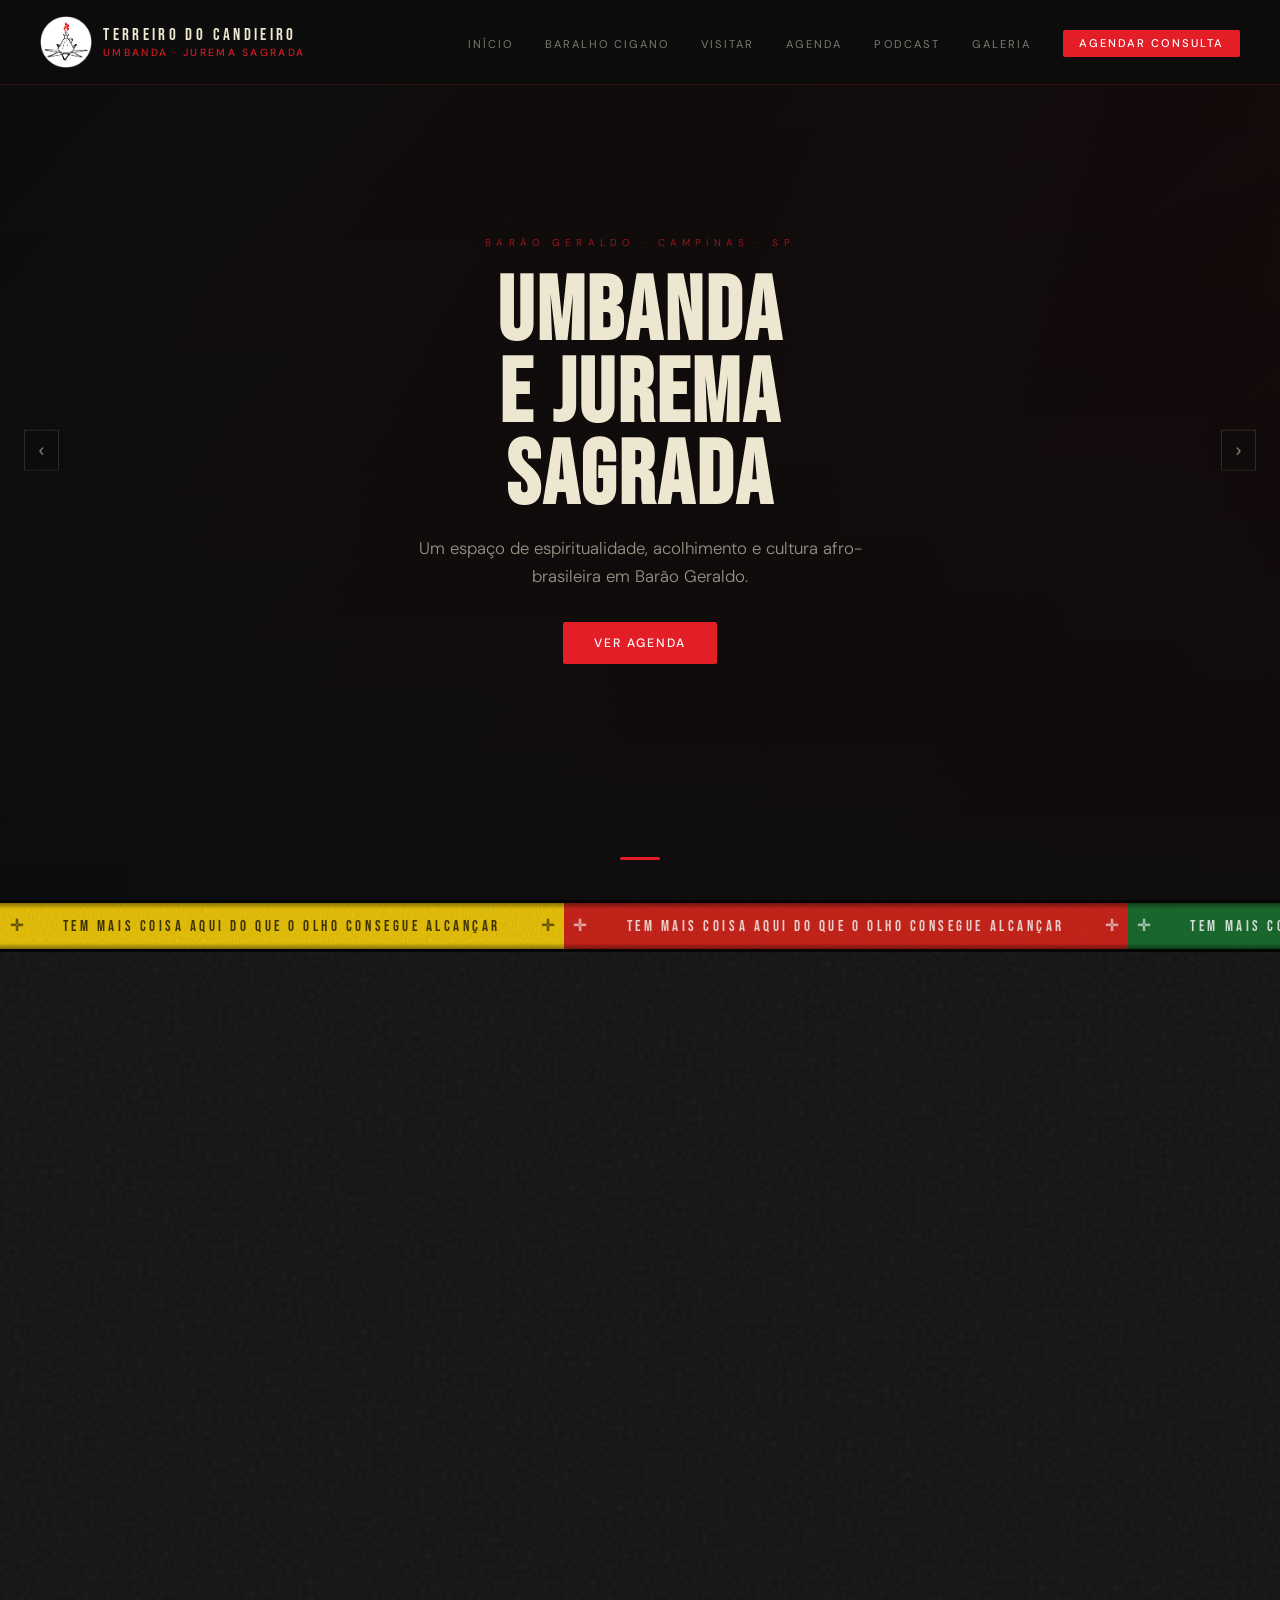
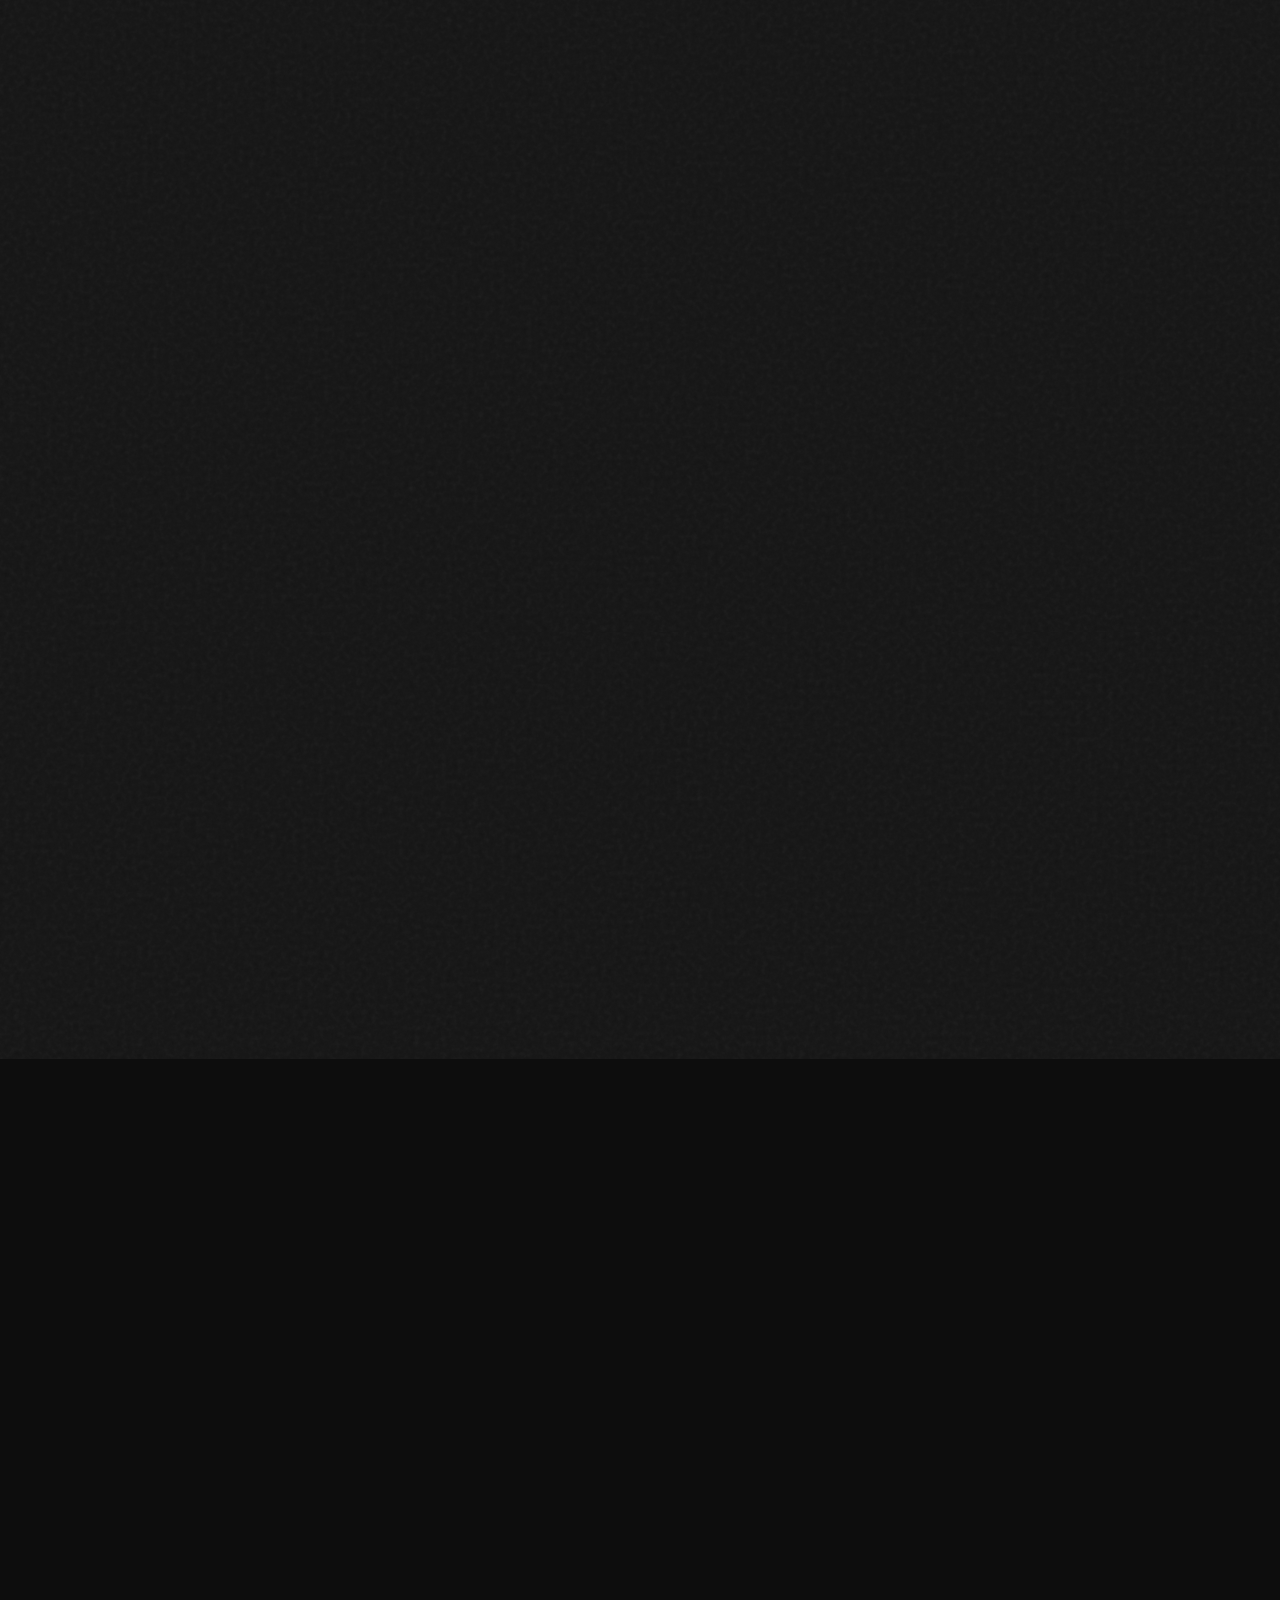
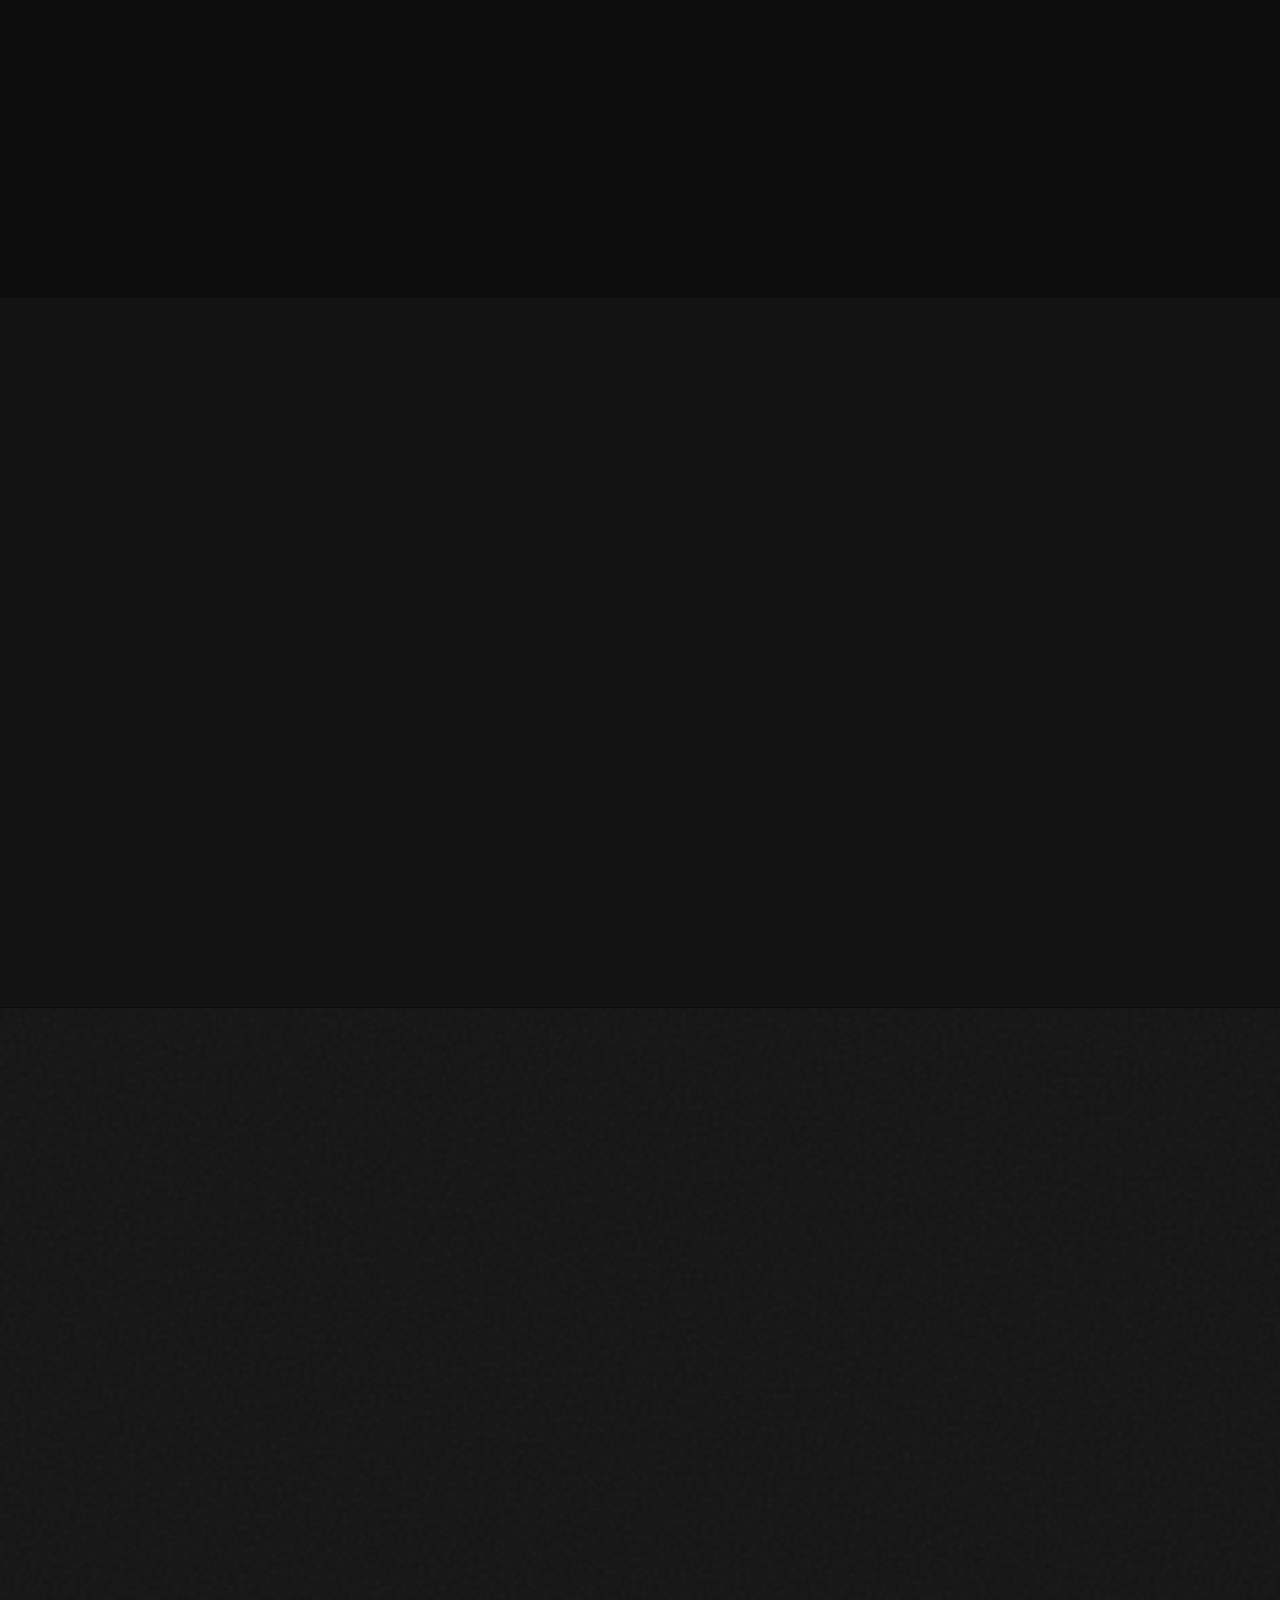
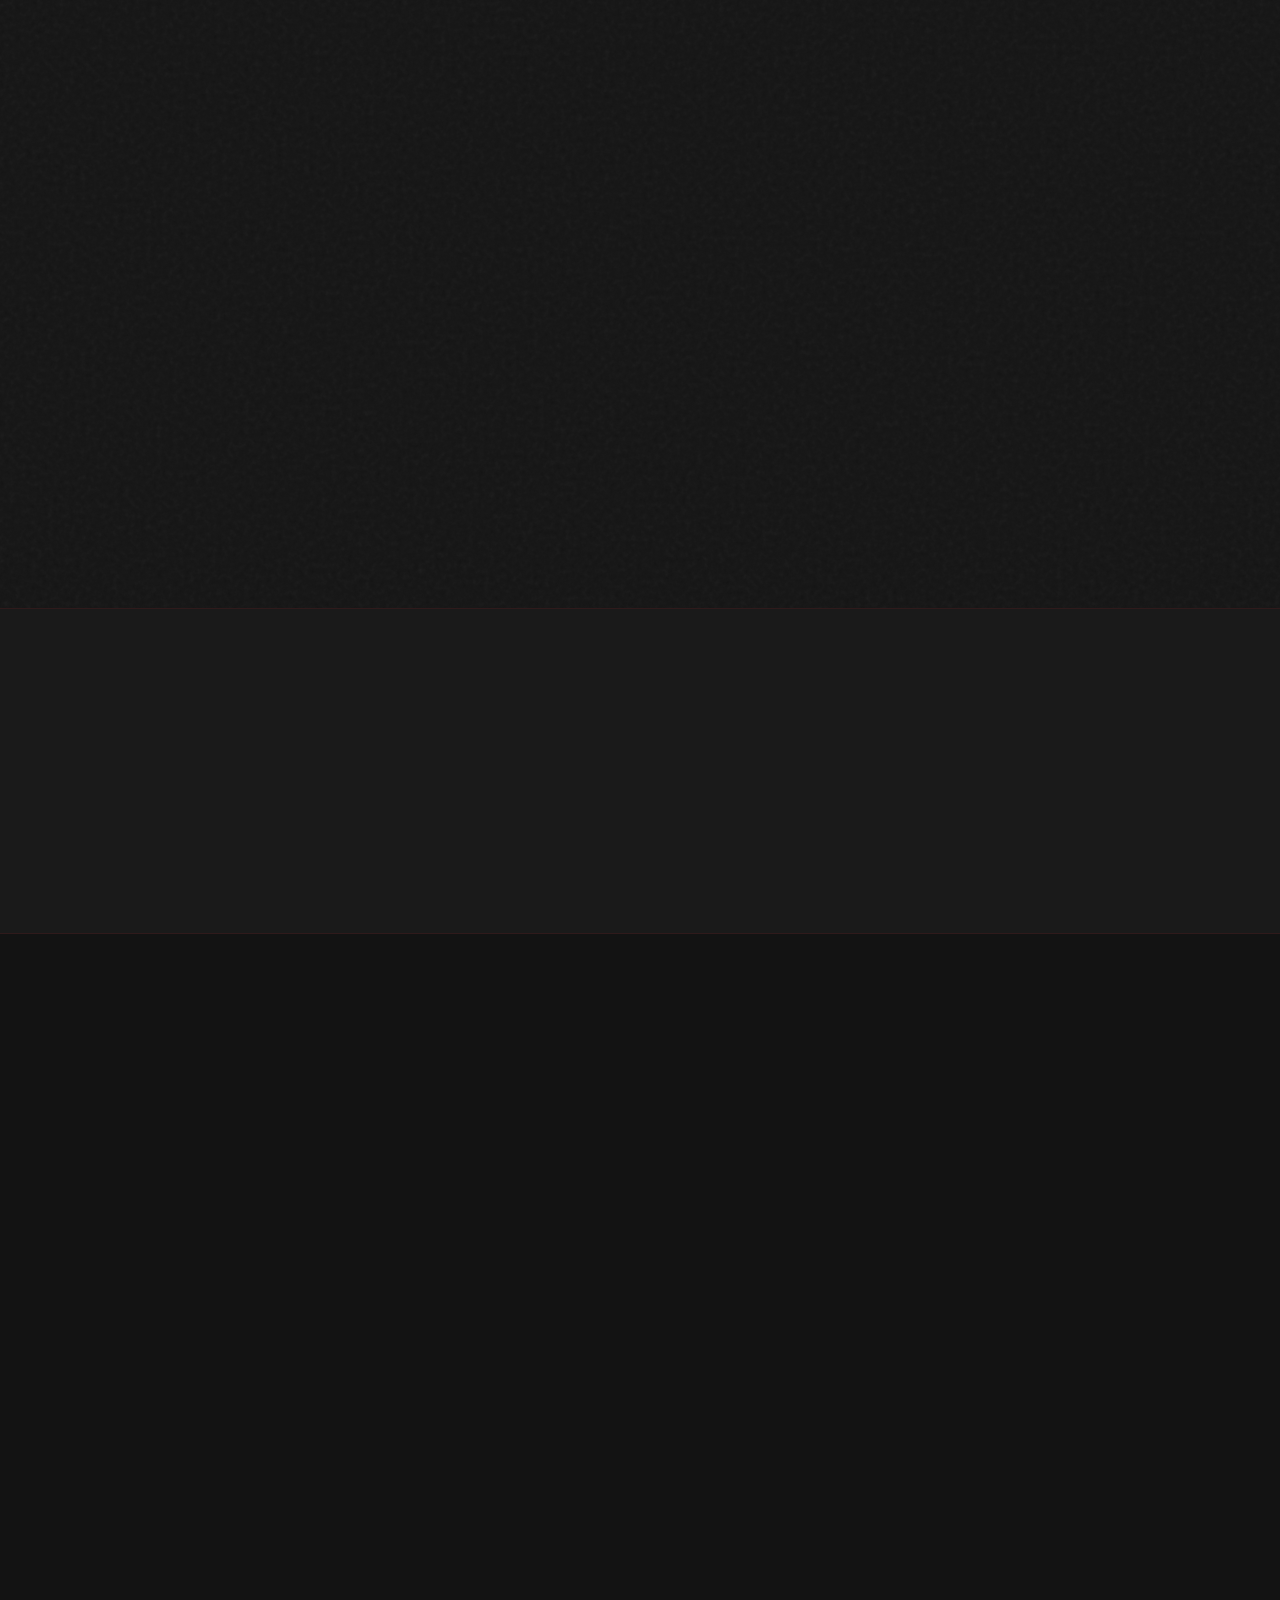
==== index.html @ 5033a3b3 "Sync: evento.html + area-filho com card de evento_filho + filtro site - evento.html novo: página púb" ====
<!DOCTYPE html>
<html lang="pt-BR">
<head>
<meta charset="UTF-8">
<meta name="viewport" content="width=device-width, initial-scale=1.0">
<meta http-equiv="Cache-Control" content="no-cache, must-revalidate">
<title>Terreiro do Candieiro — Umbanda e Jurema Sagrada em Campinas</title>
<!-- ══════════════════════════════════════════════════
     SEO — Terreiro do Candieiro
══════════════════════════════════════════════════ -->

<!-- Básico -->
<meta name="description" content="Casa de Umbanda de matriz africana e Jurema Sagrada em Barão Geraldo, Campinas. Giras abertas e baralho cigano com Pai Nando. Axé!">
<meta name="keywords" content="terreiro umbanda campinas, umbanda não sincrética, umbanda descolonial, umbanda de matriz africana, jurema sagrada campinas, catimbó jurema, terreiro africanista campinas, terreiro barão geraldo, gira umbanda campinas, baralho cigano online, baralho cigano campinas, terreiro do candieiro, umbanda barão geraldo, pai de santo campinas, religião de matriz africana, bloco quebra coco, samba do candieiro">
<meta name="author" content="Terreiro do Candieiro">
<meta name="robots" content="index, follow, max-image-preview:large, max-snippet:-1, max-video-preview:-1">
<link rel="canonical" href="https://terreirodocandieiro.com.br/">

<!-- Open Graph (Facebook, WhatsApp, LinkedIn) -->
<meta property="og:type" content="website">
<meta property="og:site_name" content="Terreiro do Candieiro">
<meta property="og:title" content="Terreiro do Candieiro — Umbanda e Jurema Sagrada em Campinas">
<meta property="og:description" content="Espaço de espiritualidade, cultura afro-brasileira e acolhimento em Barão Geraldo, Campinas/SP. Giras abertas, consultas de Baralho Cigano e muito axé.">
<meta property="og:url" content="https://terreirodocandieiro.com.br/">
<meta property="og:image" content="https://terreirodocandieiro.com.br/og-image.jpg">
<meta property="og:image:width" content="1200">
<meta property="og:image:height" content="630">
<meta property="og:image:alt" content="Terreiro do Candieiro — Umbanda e Jurema Sagrada em Campinas">
<meta property="og:locale" content="pt_BR">

<!-- Twitter Card -->
<meta name="twitter:card" content="summary_large_image">
<meta name="twitter:title" content="Terreiro do Candieiro — Umbanda e Jurema Sagrada em Campinas">
<meta name="twitter:description" content="Espaço de espiritualidade, cultura afro-brasileira e acolhimento em Barão Geraldo, Campinas/SP.">
<meta name="twitter:image" content="https://terreirodocandieiro.com.br/og-image.jpg">

<!-- Geo / Local SEO -->
<meta name="geo.region" content="BR-SP">
<meta name="geo.placename" content="Campinas, São Paulo">
<meta name="geo.position" content="-22.8165;-47.0686">
<meta name="ICBM" content="-22.8165, -47.0686">

<!-- Schema.org — Organização religiosa local (Google) -->
<script type="application/ld+json">
{
  "@context": "https://schema.org",
  "@type": "ReligiousOrganization",
  "name": "Terreiro do Candieiro",
  "alternateName": ["Terreiro do Candieiro Umbanda", "Candieiro Jurema Sagrada"],
  "description": "Comunidade de Umbanda e Jurema Sagrada em Barão Geraldo, Campinas/SP. Giras abertas, atendimento espiritual com Baralho Cigano, Samba do Candieiro e Bloco Quebra Coco.",
  "url": "https://terreirodocandieiro.com.br/",
  "logo": "https://terreirodocandieiro.com.br/logo.png",
  "image": "https://terreirodocandieiro.com.br/og-image.jpg",
  "telephone": "+55-19-99249-4267",
  "email": "terreiro.candieiro@gmail.com",
  "sameAs": [
    "https://www.instagram.com/terreirodocandieiro/",
    "https://open.spotify.com/show/1tFyCJ7zsvLf1eQLqlV5JS"
  ],
  "address": {
    "@type": "PostalAddress",
    "streetAddress": "Rua Angelo Vicentim, 236 - Jardim Santa Genebra II",
    "addressLocality": "Barão Geraldo",
    "addressRegion": "SP",
    "postalCode": "13084-060",
    "addressCountry": "BR"
  },
  "geo": {
    "@type": "GeoCoordinates",
    "latitude": -22.8165,
    "longitude": -47.0686
  },
  "hasOfferCatalog": {
    "@type": "OfferCatalog",
    "name": "Serviços e eventos",
    "itemListElement": [
      {
        "@type": "Offer",
        "itemOffered": {
          "@type": "Service",
          "name": "Giras Abertas de Umbanda e Jurema Sagrada",
          "description": "Cerimônias abertas à comunidade com Caboclos, Baianos, Exús e Pombagiras."
        }
      },
{
        "@type": "Offer",
        "itemOffered": {
          "@type": "Service",
          "name": "Baralho Cigano — Consulta Espiritual",
          "description": "Atendimento de orientação espiritual com o Pai Nando, presencial em Campinas ou online por videochamada. Agendamento pelo WhatsApp."
        }
      },
      {
        "@type": "Offer",
        "price": "0",
        "priceCurrency": "BRL",
        "itemOffered": {
          "@type": "Service",
          "name": "Alumeia Ori — Encontros de Reflexão",
          "description": "Encontros mensais e gratuitos para iluminar o ori e fortalecer o povo de terreiro."
        }
      },
      {
        "@type": "Offer",
        "price": "0",
        "priceCurrency": "BRL",
        "itemOffered": {
          "@type": "Service",
          "name": "CineMakumba — Sessão de Cinema Afrodiaspórico",
          "description": "Sessão mensal e gratuita de cinema afrodiaspórico com debate. Reapropriação da palavra macumba como afirmação cultural e espiritual."
        }
      }
    ]
  },
  "areaServed": {
    "@type": "City",
    "name": "Campinas",
    "@id": "https://www.wikidata.org/wiki/Q172765"
  }
}
</script>

<!-- Schema.org — FAQ (aparece como rich result no Google) -->
<script type="application/ld+json">
{
  "@context": "https://schema.org",
  "@type": "FAQPage",
  "mainEntity": [
    {
      "@type": "Question",
      "name": "Onde fica o Terreiro do Candieiro?",
      "acceptedAnswer": {
        "@type": "Answer",
        "text": "O Terreiro do Candieiro fica na Rua Angelo Vicentim, 236 - Jardim Santa Genebra II (Barão Geraldo), Campinas/SP, CEP 13084-060."
      }
    },
    {
      "@type": "Question",
      "name": "As giras do Terreiro do Candieiro são abertas ao público?",
      "acceptedAnswer": {
        "@type": "Answer",
        "text": "Sim! As giras são abertas a todos que desejam conhecer a Umbanda e a Jurema Sagrada. Consulte a agenda para os próximos eventos."
      }
    },
    {
      "@type": "Question",
      "name": "Como agendar uma consulta de Baralho Cigano?",
      "acceptedAnswer": {
        "@type": "Answer",
        "text": "O agendamento é feito online em terreirodocandieiro.com.br/agendar — você escolhe o serviço, modalidade (presencial ou online), data e horário direto na agenda do Pai Nando. Para dúvidas, também atendemos pelo WhatsApp (19) 99249-4267."
      }
    },
    {
      "@type": "Question",
      "name": "O que é a Jurema Sagrada?",
      "acceptedAnswer": {
        "@type": "Answer",
        "text": "A Jurema Sagrada é uma tradição espiritual de raízes indígenas e africanas, muito presente no nordeste do Brasil e crescente em todo o país. O Terreiro do Candieiro pratica e preserva essa tradição em Campinas/SP."
      }
    },
    {
      "@type": "Question",
      "name": "O Terreiro do Candieiro tem podcast?",
      "acceptedAnswer": {
        "@type": "Answer",
        "text": "Sim! O Terreiro do Candieiro tem um podcast no Spotify com reflexões sobre espiritualidade, cultura de terreiro, Umbanda e Jurema Sagrada."
      }
    }
  ]
}
</script>

<!-- Schema.org — BreadcrumbList -->
<script type="application/ld+json">
{
  "@context": "https://schema.org",
  "@type": "BreadcrumbList",
  "itemListElement": [
    {
      "@type": "ListItem",
      "position": 1,
      "name": "Início",
      "item": "https://terreirodocandieiro.com.br/"
    }
  ]
}
</script>

<!-- Preconnect para performance (ajuda Core Web Vitals) -->
<link rel="preconnect" href="https://fonts.googleapis.com">
<link rel="preconnect" href="https://fonts.gstatic.com" crossorigin>
<link rel="preconnect" href="https://www.gstatic.com">
<link rel="dns-prefetch" href="https://api.whatsapp.com">

<link href="https://fonts.googleapis.com/css2?family=Bebas+Neue&family=Playfair+Display:ital,wght@0,700;1,400&family=DM+Sans:wght@300;400;500&display=swap" rel="stylesheet">
<link rel="stylesheet" href="/style.css?v=3">
<!-- Firebase -->
<script type="module">
  import { initializeApp } from "https://www.gstatic.com/firebasejs/10.12.0/firebase-app.js";
  import { getFirestore, collection, getDocs, onSnapshot, orderBy, query } from "https://www.gstatic.com/firebasejs/10.12.0/firebase-firestore.js";
  import { getStorage, ref, getDownloadURL, listAll } from "https://www.gstatic.com/firebasejs/10.12.0/firebase-storage.js";

  // ─────────────────────────────────────────────────────────────
  // CONFIGURAÇÃO FIREBASE — substitua pelos seus dados do console
  // ─────────────────────────────────────────────────────────────
  const firebaseConfig = {
    apiKey:            "AIzaSyAViFU3bdl8RKSHBuxMGAc97SPITd1aJWM",
    authDomain:        "terreiro-candieiro.firebaseapp.com",
    projectId:         "terreiro-candieiro",
    storageBucket:     "terreiro-candieiro.firebasestorage.app",
    messagingSenderId: "100068133826",
    appId:             "1:100068133826:web:aa6bea82298a266737a45b"
  };

  const app = initializeApp(firebaseConfig);
  const db  = getFirestore(app);
  const st  = getStorage(app);

  // ── Calendário — escuta em tempo real ──
  // FILTRO: SÓ GIRAS ABERTAS aparecem no site público
  //   - publico === false → bloqueado
  //   - tipo interno (gira_fechada, trabalho_interno, mutirao, etc) → bloqueado
  //   - arquivado === true → bloqueado
  // Eventos antigos sem campo "tipo" e sem "publico" são tratados como gira aberta (compat).
  const TIPOS_INTERNOS = new Set(['gira_fechada','trabalho_interno','mutirao','reuniao','obrigacao_coletiva','ensaio_curimba','evento_filho']);
  const qEvt = query(collection(db, "eventos"), orderBy("data", "asc"));
  onSnapshot(qEvt, snap => {
    const evts = snap.docs
      .map(d => ({ id: d.id, ...d.data() }))
      .filter(e => {
        if (e.arquivado === true) return false;
        if (e.publico === false) return false;
        if (e.tipo && TIPOS_INTERNOS.has(e.tipo)) return false;
        if (e.tipo === 'festa') return false; // festas tb ficam fora por enquanto
        return true;
      });
    localStorage.setItem('cand_v5', JSON.stringify(evts));
    if (window.renderCal) window.renderCal();
  });

  // ── Carrossel ──
  getDocs(collection(db, "slides")).then(snap => {
    if (snap.empty) return;
    const slides = snap.docs
      .map(d => ({ _ord: d.data().ordem || 0, ...d.data() }))
      .sort((a,b) => a._ord - b._ord);
    if (window.svCar) { window.svCar(slides); window.carIdx = 0; window.renderCar(); }
  });

  // ── Galeria ──
  getDocs(query(collection(db, "galeria"), orderBy("ordem","asc"))).then(snap => {
    if (snap.empty) return;
    const grid = document.getElementById("galGrid");
    if (!grid) return;
    grid.innerHTML = "";
    snap.docs.forEach(d => {
      const data = d.data();
      if (!data.url) return;
      const div = document.createElement("div");
      div.className = "gal-item rev";
      div.innerHTML = `<img src="${data.url}" alt="${data.legenda||'Foto do terreiro'}" loading="lazy"><div class="gal-item-over"></div>`;
      div.onclick = () => window.abrirLightbox && window.abrirLightbox(data.url);
      grid.appendChild(div);
    });
    if (window.initReveal) window.initReveal();
  });

  // ── Pai de Santo ──
  getDocs(collection(db, "paideanto")).then(snap => {
    if (snap.empty) return;
    const data = snap.docs[0].data();
    const el = document.getElementById("pdsNome");
    if (el && data.nome) el.textContent = data.nome;
    const b1 = document.getElementById("pdsBio1");
    if (b1 && data.bio1) b1.innerHTML = data.bio1;
    const b2 = document.getElementById("pdsBio2");
    if (b2 && data.bio2) b2.innerHTML = data.bio2;
    if (data.fotoUrl) {
      const el2 = document.getElementById("pdsFoto");
      if (el2) el2.outerHTML = `<img src="${data.fotoUrl}" alt="${data.nome||''}" class="pds-foto-img" id="pdsFoto">`;
    }
    // Tags de orixás
    if (data.tags && Array.isArray(data.tags)) {
      const tagEl = document.querySelector(".pds-orix");
      if (tagEl) tagEl.innerHTML = data.tags.map(t => `<span class="pds-tag">${t}</span>`).join("");
    }
  });

  // ── Config (logo) ── removido: logo agora vem do HTML estático
  // (/logocandieiro.png). Pra trocar, atualize o arquivo no repo.

  // Expor renderCar/renderCal globalmente para o módulo poder chamá-los
  window._fbReady = true;
</script>
<link rel="icon" type="image/png" href="/logo-candieiro.png">
<link rel="apple-touch-icon" href="/logo-candieiro.png">
</head>
<body>

<!-- NAV -->
<nav id="nav">
  <a href="#hero" class="nl">
    <img id="nav-logo" src="/logo-candieiro.png" alt="Terreiro do Candieiro" width="40" height="40" style="object-fit:contain">
    <div class="nn">TERREIRO DO CANDIEIRO<small>Umbanda · Jurema Sagrada</small></div>
  </a>
  <ul class="nlinks">
    <li><a href="#hero">Início</a></li>
    <li><a href="/baralho-cigano.html">Baralho Cigano</a></li>
    <li><a href="/visitar.html">Visitar</a></li>
    <li><a href="#agenda">Agenda</a></li>
    <li><a href="#podcast">Podcast</a></li>
    <li><a href="#galeria">Galeria</a></li>
    <li><a href="/agendar.html?s=baralho-cigano" class="ncta">Agendar consulta</a></li>
  </ul>
  <button class="hbg" id="hbg" aria-label="Menu" onclick="toggleMenu()">
    <span></span><span></span><span></span>
  </button>
</nav>
<div class="mmob" id="mmob">
  <a href="#hero" onclick="fecharMenu()">Início</a>
  <a href="/baralho-cigano.html">Baralho Cigano</a>
  <a href="/visitar.html">Visitar</a>
  <a href="#agenda" onclick="fecharMenu()">Agenda</a>
  <a href="#podcast" onclick="fecharMenu()">Podcast</a>
  <a href="#galeria" onclick="fecharMenu()">Galeria</a>
  <a href="/agendar.html?s=baralho-cigano" style="color:var(--vm)!important">Agendar consulta</a>
</div>

<!-- HERO CARROSSEL -->
<section id="hero">
  <h1 class="sr-only">Terreiro do Candieiro — Casa de Umbanda de matriz africana e Jurema Sagrada em Barão Geraldo, Campinas/SP. Prática não sincrética, giras abertas e consulta de Baralho Cigano com Pai Nando.</h1>
  <div class="car-wrap" id="carWrap">
    <!-- slides gerados via JS -->
  </div>
  <button class="car-arr car-prev" onclick="moverCar(-1)" aria-label="Anterior">‹</button>
  <button class="car-arr car-next" onclick="moverCar(1)" aria-label="Próximo">›</button>
  <div class="car-nav" id="carNav"></div>
</section>

<!-- FITA DO BONFIM -->
<div class="fita-bonfim">
  <div class="fita-cos-t"></div>
  <div class="fita-cos-b"></div>
  <div class="fita-tec"></div>
  <div class="fita-trilha" id="ftrilha"></div>
</div>

<!-- SOBRE -->
<section id="sobre">
  <div class="miolo">
    <div class="sgr">
      <div class="stxt rev">
        <p class="rotulo">Quem somos</p>
        <h2 class="titulo">Uma chama <em>comunitária</em></h2>
        <p>O Terreiro do Candieiro é uma <strong>comunidade de Umbanda e Jurema Sagrada</strong> em Barão Geraldo, Campinas. Somos uma casa de espiritualidade, acolhimento e cultura popular afro-brasileira, abertos a todos que buscam conhecer nossas tradições ancestrais.</p>
        <p>Mais do que um espaço religioso, somos um ponto de encontros culturais e políticos com frentes que cruzam espiritualidade e luta coletiva.</p>
      </div>
      <div class="spilares rev">
        <div class="pilar">
          <svg viewBox="0 0 24 24" fill="none" stroke="currentColor" stroke-width="1.5"><path d="M12 2c0 0-5 4-5 9a5 5 0 0 0 10 0c0-5-5-9-5-9z"/></svg>
          <h4>Espiritualidade</h4><p>Umbanda Omoloko e Jurema Sagrada - Catimbó</p>
        </div>
        <div class="pilar">
          <svg viewBox="0 0 24 24" fill="none" stroke="currentColor" stroke-width="1.5"><path d="M9 18V5l12-2v13"/><circle cx="6" cy="18" r="3"/><circle cx="18" cy="16" r="3"/></svg>
          <h4>Cultural</h4><p>Cantos e danças no nosso coco de roda (Quebra coco), Samba do Candieiro e CineMakumba</p>
        </div>
        <div class="pilar">
          <svg viewBox="0 0 24 24" fill="none" stroke="currentColor" stroke-width="1.5"><path d="M19 11a7 7 0 0 1-7 7 7 7 0 0 1-7-7V5l7-3 7 3v6z"/></svg>
          <h4>(Re)Existência</h4><p>Construção coletivo de enfrentamento ao racismo e toda forma de violência: Alumeia Ori e Emancipa Axé Campinas</p>
        </div>
        <div class="pilar">
          <svg viewBox="0 0 24 24" fill="none" stroke="currentColor" stroke-width="1.5"><path d="M17 21v-2a4 4 0 0 0-4-4H5a4 4 0 0 0-4 4v2"/><circle cx="9" cy="7" r="4"/><path d="M23 21v-2a4 4 0 0 0-3-3.87M16 3.13a4 4 0 0 1 0 7.75"/></svg>
          <h4>Comunidade</h4><p>Tecendo redes e responsabilidades afetivas</p>
        </div>
      </div>
    </div>
  </div>
</section>

<!-- AGENDA -->
<section id="agenda">
  <div class="miolo">
    <div class="rev" style="margin-bottom:2.5rem"><p class="rotulo">Próximos encontros</p><h2 class="titulo">Agenda</h2></div>
    <div class="cal-wrap rev">
      <div class="cal" id="cal"></div>
      <div class="evt-detalhe" id="evtDetalhe">
        <div class="evt-vazio" id="evtVazio">
          <svg viewBox="0 0 24 24" fill="none" stroke="currentColor" stroke-width="1.2"><rect x="3" y="4" width="18" height="18" rx="2" ry="2"/><line x1="16" y1="2" x2="16" y2="6"/><line x1="8" y1="2" x2="8" y2="6"/><line x1="3" y1="10" x2="21" y2="10"/></svg>
          Clique em um dia com evento<br>para ver os detalhes
        </div>
      </div>
    </div>
    <div class="ger" id="ger">
      <div class="ger-top">
        <div><h3>Gerenciar agenda</h3><p>Adicione ou remova eventos</p></div>
        <button class="bfec" onclick="fecharGer()">Fechar</button>
      </div>
      <div class="ger-body">
        <div class="fg">
          <div class="ff"><label>Nome do evento</label><input type="text" id="nNome" placeholder="Ex: Gira de Baianos"></div>
          <div class="ff"><label>Data</label><input type="date" id="nData"></div>
          <div class="ff"><label>Horário</label><input type="time" id="nHora" value="19:00"></div>
          <div class="ff"><label>Situação</label>
            <select id="nSit"><option value="aberto">Aberto</option><option value="gratuito">Gratuito</option><option value="lotes">Com ingressos</option><option value="esgotado">Esgotado</option></select>
          </div>
          <button class="badd" onclick="addEvt()">+ Adicionar</button>
        </div>
        <div id="gerLista" style="margin-top:1.2rem"></div>
      </div>
    </div>
  </div>
</section>

<!-- PAI DE SANTO -->
<section id="pai-de-santo">
  <div class="miolo">
    <div class="pds-gr">
      <div class="pds-foto rev">
        <div class="pds-foto-placeholder" id="pdsFoto">
          <svg viewBox="0 0 24 24" fill="none" stroke="currentColor" stroke-width="1.2"><path d="M20 21v-2a4 4 0 0 0-4-4H8a4 4 0 0 0-4 4v2"/><circle cx="12" cy="7" r="4"/></svg>
          <span>Foto em breve</span>
        </div>
        <div class="pds-badge">
          <div class="pds-badge-nome" id="pdsNome">Liderança Espiritual</div>
          <div class="pds-badge-cargo">Pai de santo · Pós doutorando</div>
        </div>
      </div>
      <div class="pds-txt rev">
        <p class="rotulo">Liderança espiritual</p>
        <h2 class="titulo">Nosso Pai <em>de</em> Santo</h2>
        <p id="pdsBio1">Informações em breve. Acesse o painel admin para preencher.</p>
        <p id="pdsBio2"></p>
        <div class="pds-orix">
          <span class="pds-tag">Umbanda</span>
          <span class="pds-tag">Jurema Sagrada</span>
          <span class="pds-tag">Barão Geraldo</span>
        </div>
      </div>
    </div>
  </div>
</section>

<!-- O QUE FAZEMOS -->
<section id="fazemos">
  <div class="miolo">
    <div class="rev"><p class="rotulo">Nossa atuação</p><h2 class="titulo">O que fazemos</h2></div>
    <div class="fgr">

      <div class="fcard rev">
        <div class="fnum">01</div>
        <div class="fico">
          <svg xmlns="http://www.w3.org/2000/svg" width="20" height="20" viewBox="0 0 24 24" fill="none" stroke="currentColor" stroke-width="1.6" stroke-linecap="round" stroke-linejoin="round"><path d="M8.5 14.5A2.5 2.5 0 0 0 11 12c0-1.5-1-2-1-3s1-2 1-2 1 1.5 1 3a2.5 2.5 0 0 1-2.5 2.5z"/><path d="M12 2c0 0-4.5 5-4.5 10a7.5 7.5 0 0 0 15 0C22.5 7 18 2 12 2z"/></svg>
        </div>
        <h3>Giras Abertas</h3>
        <p>Toques de Umbanda e Jurema Sagrada abertas aos visitantes. Chegue cedo!</p>
        <a href="#agenda" class="flink">Ver agenda →</a>
      </div>

      <div class="fcard rev">
        <div class="fnum">02</div>
        <div class="fico">
          <svg xmlns="http://www.w3.org/2000/svg" width="20" height="20" viewBox="0 0 24 24" fill="none" stroke="currentColor" stroke-width="1.6" stroke-linecap="round" stroke-linejoin="round"><polygon points="12 2 2 7 12 12 22 7 12 2"/><polyline points="2 17 12 22 22 17"/><polyline points="2 12 12 17 22 12"/></svg>
        </div>
        <h3>Baralho Cigano</h3>
        <p>Consulta com Pai Nando — presencial em Campinas ou online por videochamada. Agenda aberta pelo WhatsApp.</p>
        <a href="/baralho-cigano.html" class="flink">Saber mais →</a>
      </div>

      <div class="fcard rev">
        <div class="fnum">03</div>
        <div class="fico">
          <svg xmlns="http://www.w3.org/2000/svg" width="20" height="20" viewBox="0 0 24 24" fill="none" stroke="currentColor" stroke-width="1.6" stroke-linecap="round" stroke-linejoin="round"><circle cx="8" cy="18" r="4"/><path d="M12 18V2l7 4"/></svg>
        </div>
        <h3>Samba do Candieiro</h3>
        <p>Roda de samba enraizada no axé. Celebração da musicalidade negra brasileira como fortalecimento espiritual e cultural.</p>
        <a href="https://instagram.com/terreirodocandieiro" target="_blank" class="fig">
          <svg width="11" height="11" viewBox="0 0 24 24" fill="currentColor"><path d="M12 2.163c3.204 0 3.584.012 4.85.07 3.252.148 4.771 1.691 4.919 4.919.058 1.265.069 1.645.069 4.849 0 3.205-.012 3.584-.069 4.849-.149 3.225-1.664 4.771-4.919 4.919-1.266.058-1.644.07-4.85.07-3.204 0-3.584-.012-4.849-.07-3.26-.149-4.771-1.699-4.919-4.92-.058-1.265-.07-1.644-.07-4.849 0-3.204.013-3.583.07-4.849.149-3.227 1.664-4.771 4.919-4.919 1.266-.057 1.645-.069 4.849-.069zm0-2.163c-3.259 0-3.667.014-4.947.072-4.358.2-6.78 2.618-6.98 6.98-.059 1.281-.073 1.689-.073 4.948 0 3.259.014 3.668.072 4.948.2 4.358 2.618 6.78 6.98 6.98 1.281.058 1.689.072 4.948.072 3.259 0 3.668-.014 4.948-.072 4.354-.2 6.782-2.618 6.979-6.98.059-1.28.073-1.689.073-4.948 0-3.259-.014-3.667-.072-4.947-.196-4.354-2.617-6.78-6.979-6.98-1.281-.059-1.69-.073-4.949-.073zm0 5.838c-3.403 0-6.162 2.759-6.162 6.162s2.759 6.163 6.162 6.163 6.162-2.759 6.162-6.163c0-3.403-2.759-6.162-6.162-6.162zm0 10.162c-2.209 0-4-1.79-4-4 0-2.209 1.791-4 4-4s4 1.791 4 4c0 2.21-1.791 4-4 4zm6.406-11.845c-.796 0-1.441.645-1.441 1.44s.645 1.44 1.441 1.44c.795 0 1.439-.645 1.439-1.44s-.644-1.44-1.439-1.44z"/></svg>
          @terreirodocandieiro
        </a>
      </div>

      <div class="fcard rev">
        <div class="fnum">04</div>
        <div class="fico">
          <svg xmlns="http://www.w3.org/2000/svg" width="20" height="20" viewBox="0 0 24 24" fill="none" stroke="currentColor" stroke-width="1.6" stroke-linecap="round" stroke-linejoin="round"><path d="M17 21v-2a4 4 0 0 0-4-4H5a4 4 0 0 0-4 4v2"/><circle cx="9" cy="7" r="4"/><path d="M23 21v-2a4 4 0 0 0-3-3.87"/><path d="M16 3.13a4 4 0 0 1 0 7.75"/></svg>
        </div>
        <h3>Bloco Quebra Coco</h3>
        <p>Bloco carnavalesco que arrasta milhares de pessoas. Fomenta o coco de roda em Campinas — manifestação afro-brasileira com raízes quilombolas e indígenas.</p>
        <div style="display:flex;gap:.6rem;flex-wrap:wrap;align-items:center">
          <a href="https://grupoquebracoco.com.br/" target="_blank" rel="noopener" class="fig">
            <svg width="11" height="11" viewBox="0 0 24 24" fill="none" stroke="currentColor" stroke-width="2" stroke-linecap="round" stroke-linejoin="round"><circle cx="12" cy="12" r="10"/><line x1="2" y1="12" x2="22" y2="12"/><path d="M12 2a15.3 15.3 0 0 1 4 10 15.3 15.3 0 0 1-4 10 15.3 15.3 0 0 1-4-10 15.3 15.3 0 0 1 4-10z"/></svg>
            grupoquebracoco.com.br
          </a>
          <a href="https://instagram.com/bloco.quebracoco" target="_blank" rel="noopener" class="fig">
            <svg width="11" height="11" viewBox="0 0 24 24" fill="currentColor"><path d="M12 2.163c3.204 0 3.584.012 4.85.07 3.252.148 4.771 1.691 4.919 4.919.058 1.265.069 1.645.069 4.849 0 3.205-.012 3.584-.069 4.849-.149 3.225-1.664 4.771-4.919 4.919-1.266.058-1.644.07-4.85.07-3.204 0-3.584-.012-4.849-.07-3.26-.149-4.771-1.699-4.919-4.92-.058-1.265-.07-1.644-.07-4.849 0-3.204.013-3.583.07-4.849.149-3.227 1.664-4.771 4.919-4.919 1.266-.057 1.645-.069 4.849-.069zm0-2.163c-3.259 0-3.667.014-4.947.072-4.358.2-6.78 2.618-6.98 6.98-.059 1.281-.073 1.689-.073 4.948 0 3.259.014 3.668.072 4.948.2 4.358 2.618 6.78 6.98 6.98 1.281.058 1.689.072 4.948.072 3.259 0 3.668-.014 4.948-.072 4.354-.2 6.782-2.618 6.979-6.98.059-1.28.073-1.689.073-4.948 0-3.259-.014-3.667-.072-4.947-.196-4.354-2.617-6.78-6.979-6.98-1.281-.059-1.69-.073-4.949-.073zm0 5.838c-3.403 0-6.162 2.759-6.162 6.162s2.759 6.163 6.162 6.163 6.162-2.759 6.162-6.163c0-3.403-2.759-6.162-6.162-6.162zm0 10.162c-2.209 0-4-1.79-4-4 0-2.209 1.791-4 4-4s4 1.791 4 4c0 2.21-1.791 4-4 4zm6.406-11.845c-.796 0-1.441.645-1.441 1.44s.645 1.44 1.441 1.44c.795 0 1.439-.645 1.439-1.44s-.644-1.44-1.439-1.44z"/></svg>
            @bloco.quebracoco
          </a>
        </div>
      </div>

      <div class="fcard rev">
        <div class="fnum">05</div>
        <div class="fico">
          <svg xmlns="http://www.w3.org/2000/svg" width="20" height="20" viewBox="0 0 24 24" fill="none" stroke="currentColor" stroke-width="1.6" stroke-linecap="round" stroke-linejoin="round"><circle cx="12" cy="12" r="4"/><path d="M12 2v2M12 20v2M4.93 4.93l1.41 1.41M17.66 17.66l1.41 1.41M2 12h2M20 12h2M4.93 19.07l1.41-1.41M17.66 6.34l1.41-1.41"/></svg>
        </div>
        <h3>Alumeia Ori</h3>
        <p>Encontro mensal e gratuito para iluminar o ori — a cabeça, a consciência, o caminho. Reflexão coletiva sobre temas que fortalecem o povo de terreiro. Aberto a todos.</p>
      </div>

      <div class="fcard rev">
        <div class="fnum">06</div>
        <div class="fico">
          <svg xmlns="http://www.w3.org/2000/svg" width="20" height="20" viewBox="0 0 24 24" fill="none" stroke="currentColor" stroke-width="1.6" stroke-linecap="round" stroke-linejoin="round"><rect x="2" y="2" width="20" height="20" rx="2.18" ry="2.18"/><line x1="7" y1="2" x2="7" y2="22"/><line x1="17" y1="2" x2="17" y2="22"/><line x1="2" y1="12" x2="22" y2="12"/><line x1="2" y1="7" x2="7" y2="7"/><line x1="2" y1="17" x2="7" y2="17"/><line x1="17" y1="17" x2="22" y2="17"/><line x1="17" y1="7" x2="22" y2="7"/></svg>
        </div>
        <h3>CineMakumba</h3>
        <p>Sessão mensal e gratuita de cinema afrodiaspórico seguida de debate. Reapropriação da palavra "macumba" como afirmação cultural e espiritual do povo de terreiro.</p>
      </div>

      <div class="fcard rev">
        <div class="fnum">07</div>
        <div class="fico">
          <svg xmlns="http://www.w3.org/2000/svg" width="20" height="20" viewBox="0 0 24 24" fill="none" stroke="currentColor" stroke-width="1.6" stroke-linecap="round" stroke-linejoin="round"><path d="M12 22s8-4 8-10V5l-8-3-8 3v7c0 6 8 10 8 10z"/><polyline points="9 12 11 14 15 10"/></svg>
        </div>
        <h3>Emancipa Axé Campinas</h3>
        <p>Frente de representação política pelos direitos dos povos de terreiro. Combate ao racismo religioso, educação ancestral popular e organização política da juventude de axé.</p>
      </div>

      <div class="fcard rev">
        <div class="fnum">08</div>
        <div class="fico">
          <svg xmlns="http://www.w3.org/2000/svg" width="20" height="20" viewBox="0 0 24 24" fill="none" stroke="currentColor" stroke-width="1.6" stroke-linecap="round" stroke-linejoin="round"><path d="M4 19.5A2.5 2.5 0 0 1 6.5 17H20"/><path d="M6.5 2H20v20H6.5A2.5 2.5 0 0 1 4 19.5v-15A2.5 2.5 0 0 1 6.5 2z"/></svg>
        </div>
        <h3>Desenvolvimento de Terreiro</h3>
        <p>Turmas abertas duas vezes por ano para aprofundamento nos temas da Umbanda que o Candieiro vive. Estudo da tradição — não é curso de incorporação.</p>
        <a href="https://api.whatsapp.com/send?phone=5519992494267&text=Olá%2C%20quero%20saber%20sobre%20a%20próxima%20turma%20de%20Desenvolvimento%20de%20Terreiro" target="_blank" class="flink">Próxima turma →</a>
      </div>

    </div>
  </div>
</section>

<!-- PODCAST -->
<section id="podcast">
  <div class="miolo">
    <div class="pdentro rev">
      <div class="parte">
        <svg width="54" height="54" viewBox="0 0 54 54" fill="none" style="position:relative;z-index:1">
          <circle cx="27" cy="27" r="25" stroke="rgba(237,230,208,.13)" stroke-width="1"/>
          <circle cx="27" cy="27" r="13" fill="rgba(228,30,38,.2)" stroke="#e41e26" stroke-width="1"/>
          <circle cx="27" cy="27" r="4" fill="#e41e26"/>
          <polygon points="23,21 23,33 35,27" fill="rgba(237,230,208,.68)"/>
        </svg>
      </div>
      <div class="ptxt">
        <p class="rotulo">Nos ouça</p>
        <h2>Nosso Podcast</h2>
        <p>Reflexões sobre espiritualidade, cultura de terreiro, Umbanda e Jurema Sagrada. Uma conversa aberta sobre o que vivemos e acreditamos.</p>
        <a href="https://open.spotify.com/show/1tFyCJ7zsvLf1eQLqlV5JS?si=451d372dd90948ad" target="_blank" class="bsp">
          <svg width="14" height="14" viewBox="0 0 24 24" fill="currentColor"><path d="M12 0C5.4 0 0 5.4 0 12s5.4 12 12 12 12-5.4 12-12S18.66 0 12 0zm5.521 17.34c-.24.359-.66.48-1.021.24-2.82-1.74-6.36-2.101-10.561-1.141-.418.122-.779-.179-.899-.539-.12-.421.18-.78.54-.9 4.56-1.021 8.52-.6 11.64 1.32.42.18.479.659.301 1.02zm1.44-3.3c-.301.42-.841.6-1.262.3-3.239-1.98-8.159-2.58-11.939-1.38-.479.12-1.02-.12-1.14-.6-.12-.48.12-1.021.6-1.141C9.6 9.9 15 10.561 18.72 12.84c.361.181.54.78.241 1.2zm.12-3.36C15.24 8.4 8.82 8.16 5.16 9.301c-.6.179-1.2-.181-1.38-.721-.18-.601.18-1.2.72-1.381 4.26-1.26 11.28-1.02 15.721 1.621.539.3.719 1.02.419 1.56-.299.421-1.02.599-1.559.3z"/></svg>
          Ouvir no Spotify
        </a>
      </div>
    </div>
  </div>
</section>

<!-- LOCAL -->
<section id="local">
  <div class="miolo">
    <div class="rev"><p class="rotulo">Onde estamos</p><h2 class="titulo">Venha nos visitar</h2></div>
    <div class="lgr">
      <div class="ctbloc rev">
        <div class="cti"><div class="ctio"><svg width="13" height="13" viewBox="0 0 24 24" fill="none" stroke="currentColor" stroke-width="1.8"><path d="M21 10c0 7-9 13-9 13S3 17 3 10a9 9 0 0 1 18 0z"/><circle cx="12" cy="10" r="3"/></svg></div><div><h4>Endereço</h4><p>Rua Angelo Vicentim, 236<br>Jardim Santa Genebra II (Barão Geraldo)<br>Campinas/SP · 13084-060</p></div></div>
        <div class="cti"><div class="ctio"><svg width="13" height="13" viewBox="0 0 24 24" fill="currentColor"><path d="M17.472 14.382c-.297-.149-1.758-.867-2.03-.967-.273-.099-.471-.148-.67.15-.197.297-.767.966-.94 1.164-.173.199-.347.223-.644.075-.297-.15-1.255-.463-2.39-1.475-.883-.788-1.48-1.761-1.653-2.059-.173-.297-.018-.458.13-.606.134-.133.298-.347.446-.52.149-.174.198-.298.298-.497.099-.198.05-.371-.025-.52-.075-.149-.669-1.612-.916-2.207-.242-.579-.487-.5-.669-.51-.173-.008-.371-.01-.57-.01-.198 0-.52.074-.792.372-.272.297-1.04 1.016-1.04 2.479 0 1.462 1.065 2.875 1.213 3.074.149.198 2.096 3.2 5.077 4.487.709.306 1.262.489 1.694.625.712.227 1.36.195 1.871.118.571-.085 1.758-.719 2.006-1.413.248-.694.248-1.289.173-1.413-.074-.124-.272-.198-.57-.347m-5.421 7.403h-.004a9.87 9.87 0 01-5.031-1.378l-.361-.214-3.741.982.998-3.648-.235-.374a9.86 9.86 0 01-1.51-5.26c.001-5.45 4.436-9.884 9.888-9.884 2.64 0 5.122 1.03 6.988 2.898a9.825 9.825 0 012.893 6.994c-.003 5.45-4.437 9.884-9.885 9.884m8.413-18.297A11.815 11.815 0 0012.05 0C5.495 0 .16 5.335.157 11.892c0 2.096.547 4.142 1.588 5.945L.057 24l6.305-1.654a11.882 11.882 0 005.683 1.448h.005c6.554 0 11.89-5.335 11.893-11.893a11.821 11.821 0 00-3.48-8.413z"/></svg></div><div><h4>WhatsApp</h4><a href="https://api.whatsapp.com/send?phone=5519992494267&text=Olá%2C%20vim%20do%20site!" target="_blank">Fale com a gente</a></div></div>
        <div class="cti"><div class="ctio"><svg width="13" height="13" viewBox="0 0 24 24" fill="none" stroke="currentColor" stroke-width="1.8"><path d="M4 4h16c1.1 0 2 .9 2 2v12c0 1.1-.9 2-2 2H4c-1.1 0-2-.9-2-2V6c0-1.1.9-2 2-2z"/><polyline points="22,6 12,13 2,6"/></svg></div><div><h4>E-mail</h4><p>terreiro.candieiro@gmail.com</p></div></div>
        <div class="cti"><div class="ctio"><svg width="13" height="13" viewBox="0 0 24 24" fill="currentColor"><path d="M12 2.163c3.204 0 3.584.012 4.85.07 3.252.148 4.771 1.691 4.919 4.919.058 1.265.069 1.645.069 4.849 0 3.205-.012 3.584-.069 4.849-.149 3.225-1.664 4.771-4.919 4.919-1.266.058-1.644.07-4.85.07-3.204 0-3.584-.012-4.849-.07-3.26-.149-4.771-1.699-4.919-4.92-.058-1.265-.07-1.644-.07-4.849 0-3.204.013-3.583.07-4.849.149-3.227 1.664-4.771 4.919-4.919 1.266-.057 1.645-.069 4.849-.069zm0-2.163c-3.259 0-3.667.014-4.947.072-4.358.2-6.78 2.618-6.98 6.98-.059 1.281-.073 1.689-.073 4.948 0 3.259.014 3.668.072 4.948.2 4.358 2.618 6.78 6.98 6.98 1.281.058 1.689.072 4.948.072 3.259 0 3.668-.014 4.948-.072 4.354-.2 6.782-2.618 6.979-6.98.059-1.28.073-1.689.073-4.948 0-3.259-.014-3.667-.072-4.947-.196-4.354-2.617-6.78-6.979-6.98-1.281-.059-1.69-.073-4.949-.073zm0 5.838c-3.403 0-6.162 2.759-6.162 6.162s2.759 6.163 6.162 6.163 6.162-2.759 6.162-6.163c0-3.403-2.759-6.162-6.162-6.162zm0 10.162c-2.209 0-4-1.79-4-4 0-2.209 1.791-4 4-4s4 1.791 4 4c0 2.21-1.791 4-4 4zm6.406-11.845c-.796 0-1.441.645-1.441 1.44s.645 1.44 1.441 1.44c.795 0 1.439-.645 1.439-1.44s-.644-1.44-1.439-1.44z"/></svg></div><div><h4>Instagram</h4><a href="https://instagram.com/terreirodocandieiro" target="_blank">@terreirodocandieiro</a></div></div>
      </div>
      <div class="mapa rev"><iframe src="https://www.google.com/maps/embed?pb=!1m18!1m12!1m3!1d3677.349382112063!2d-47.08582912361757!3d-22.8265598793115!2m3!1f0!2f0!3f0!3m2!1i1024!2i768!4f13.1!3m3!1m2!1s0x94c8b70060b03bad%3A0xf020ff8a7ee8ac75!2sTerreiro%20do%20Candieiro!5e0!3m2!1spt-BR!2sbr!4v1776083312991!5m2!1spt-BR!2sbr" width="600" height="450" style="border:0;" allowfullscreen="" loading="lazy" referrerpolicy="no-referrer-when-downgrade"></iframe></div>
    </div>
  </div>
</section>


<!-- GALERIA -->
<section id="galeria">
  <div class="miolo">
    <div class="rev"><p class="rotulo">Nossa história em imagens</p><h2 class="titulo">Galeria</h2></div>
    <div class="gal-grid" id="galGrid">
      <!-- placeholders — substituídos via CMS ou JS -->
      <div class="gal-placeholder"><div style="text-align:center"><svg viewBox="0 0 24 24" fill="none" stroke="currentColor" stroke-width="1.2" style="display:block;margin:0 auto .5rem"><rect x="3" y="3" width="18" height="18" rx="2"/><circle cx="8.5" cy="8.5" r="1.5"/><polyline points="21,15 16,10 5,21"/></svg>Foto</div></div>
      <div class="gal-placeholder"><div style="text-align:center"><svg viewBox="0 0 24 24" fill="none" stroke="currentColor" stroke-width="1.2" style="display:block;margin:0 auto .5rem"><rect x="3" y="3" width="18" height="18" rx="2"/><circle cx="8.5" cy="8.5" r="1.5"/><polyline points="21,15 16,10 5,21"/></svg>Foto</div></div>
      <div class="gal-placeholder"><div style="text-align:center"><svg viewBox="0 0 24 24" fill="none" stroke="currentColor" stroke-width="1.2" style="display:block;margin:0 auto .5rem"><rect x="3" y="3" width="18" height="18" rx="2"/><circle cx="8.5" cy="8.5" r="1.5"/><polyline points="21,15 16,10 5,21"/></svg>Foto</div></div>
      <div class="gal-placeholder"><div style="text-align:center"><svg viewBox="0 0 24 24" fill="none" stroke="currentColor" stroke-width="1.2" style="display:block;margin:0 auto .5rem"><rect x="3" y="3" width="18" height="18" rx="2"/><circle cx="8.5" cy="8.5" r="1.5"/><polyline points="21,15 16,10 5,21"/></svg>Foto</div></div>
      <div class="gal-placeholder"><div style="text-align:center"><svg viewBox="0 0 24 24" fill="none" stroke="currentColor" stroke-width="1.2" style="display:block;margin:0 auto .5rem"><rect x="3" y="3" width="18" height="18" rx="2"/><circle cx="8.5" cy="8.5" r="1.5"/><polyline points="21,15 16,10 5,21"/></svg>Foto</div></div>
      <div class="gal-placeholder"><div style="text-align:center"><svg viewBox="0 0 24 24" fill="none" stroke="currentColor" stroke-width="1.2" style="display:block;margin:0 auto .5rem"><rect x="3" y="3" width="18" height="18" rx="2"/><circle cx="8.5" cy="8.5" r="1.5"/><polyline points="21,15 16,10 5,21"/></svg>Foto</div></div>
    </div>
  </div>
  <!-- lightbox -->
  <div class="gal-lightbox" id="galLightbox" onclick="fecharLightbox()">
    <button class="gal-lb-close" onclick="fecharLightbox()">✕</button>
    <img class="gal-lb-img" id="galLbImg" src="" alt="">
  </div>
</section>

<!-- RODAPÉ -->
<footer>
  <div class="rod">
    <div class="rtop">
      <div class="rmar">TERREIRO DO CANDIEIRO<small>Umbanda · Jurema Sagrada · Barão Geraldo, Campinas</small></div>
      <div class="rsoc">
        <a href="https://instagram.com/terreirodocandieiro" target="_blank"><svg viewBox="0 0 24 24" fill="currentColor"><path d="M12 2.163c3.204 0 3.584.012 4.85.07 3.252.148 4.771 1.691 4.919 4.919.058 1.265.069 1.645.069 4.849 0 3.205-.012 3.584-.069 4.849-.149 3.225-1.664 4.771-4.919 4.919-1.266.058-1.644.07-4.85.07-3.204 0-3.584-.012-4.849-.07-3.26-.149-4.771-1.699-4.919-4.92-.058-1.265-.07-1.644-.07-4.849 0-3.204.013-3.583.07-4.849.149-3.227 1.664-4.771 4.919-4.919 1.266-.057 1.645-.069 4.849-.069zm0-2.163c-3.259 0-3.667.014-4.947.072-4.358.2-6.78 2.618-6.98 6.98-.059 1.281-.073 1.689-.073 4.948 0 3.259.014 3.668.072 4.948.2 4.358 2.618 6.78 6.98 6.98 1.281.058 1.689.072 4.948.072 3.259 0 3.668-.014 4.948-.072 4.354-.2 6.782-2.618 6.979-6.98.059-1.28.073-1.689.073-4.948 0-3.259-.014-3.667-.072-4.947-.196-4.354-2.617-6.78-6.979-6.98-1.281-.059-1.69-.073-4.949-.073zm0 5.838c-3.403 0-6.162 2.759-6.162 6.162s2.759 6.163 6.162 6.163 6.162-2.759 6.162-6.163c0-3.403-2.759-6.162-6.162-6.162zm0 10.162c-2.209 0-4-1.79-4-4 0-2.209 1.791-4 4-4s4 1.791 4 4c0 2.21-1.791 4-4 4zm6.406-11.845c-.796 0-1.441.645-1.441 1.44s.645 1.44 1.441 1.44c.795 0 1.439-.645 1.439-1.44s-.644-1.44-1.439-1.44z"/></svg></a>
        <a href="https://api.whatsapp.com/send?phone=5519992494267" target="_blank"><svg viewBox="0 0 24 24" fill="currentColor"><path d="M17.472 14.382c-.297-.149-1.758-.867-2.03-.967-.273-.099-.471-.148-.67.15-.197.297-.767.966-.94 1.164-.173.199-.347.223-.644.075-.297-.15-1.255-.463-2.39-1.475-.883-.788-1.48-1.761-1.653-2.059-.173-.297-.018-.458.13-.606.134-.133.298-.347.446-.52.149-.174.198-.298.298-.497.099-.198.05-.371-.025-.52-.075-.149-.669-1.612-.916-2.207-.242-.579-.487-.5-.669-.51-.173-.008-.371-.01-.57-.01-.198 0-.52.074-.792.372-.272.297-1.04 1.016-1.04 2.479 0 1.462 1.065 2.875 1.213 3.074.149.198 2.096 3.2 5.077 4.487.709.306 1.262.489 1.694.625.712.227 1.36.195 1.871.118.571-.085 1.758-.719 2.006-1.413.248-.694.248-1.289.173-1.413-.074-.124-.272-.198-.57-.347m-5.421 7.403h-.004a9.87 9.87 0 01-5.031-1.378l-.361-.214-3.741.982.998-3.648-.235-.374a9.86 9.86 0 01-1.51-5.26c.001-5.45 4.436-9.884 9.888-9.884 2.64 0 5.122 1.03 6.988 2.898a9.825 9.825 0 012.893 6.994c-.003 5.45-4.437 9.884-9.885 9.884m8.413-18.297A11.815 11.815 0 0012.05 0C5.495 0 .16 5.335.157 11.892c0 2.096.547 4.142 1.588 5.945L.057 24l6.305-1.654a11.882 11.882 0 005.683 1.448h.005c6.554 0 11.89-5.335 11.893-11.893a11.821 11.821 0 00-3.48-8.413z"/></svg></a>
        <a href="https://open.spotify.com/show/1tFyCJ7zsvLf1eQLqlV5JS" target="_blank"><svg viewBox="0 0 24 24" fill="currentColor"><path d="M12 0C5.4 0 0 5.4 0 12s5.4 12 12 12 12-5.4 12-12S18.66 0 12 0zm5.521 17.34c-.24.359-.66.48-1.021.24-2.82-1.74-6.36-2.101-10.561-1.141-.418.122-.779-.179-.899-.539-.12-.421.18-.78.54-.9 4.56-1.021 8.52-.6 11.64 1.32.42.18.479.659.301 1.02zm1.44-3.3c-.301.42-.841.6-1.262.3-3.239-1.98-8.159-2.58-11.939-1.38-.479.12-1.02-.12-1.14-.6-.12-.48.12-1.021.6-1.141C9.6 9.9 15 10.561 18.72 12.84c.361.181.54.78.241 1.2zm.12-3.36C15.24 8.4 8.82 8.16 5.16 9.301c-.6.179-1.2-.181-1.38-.721-.18-.601.18-1.2.72-1.381 4.26-1.26 11.28-1.02 15.721 1.621.539.3.719 1.02.419 1.56-.299.421-1.02.599-1.559.3z"/></svg></a>
        <a href="https://instagram.com/bloco.quebracoco" target="_blank"><svg viewBox="0 0 24 24" fill="none" stroke="currentColor" stroke-width="1.8"><path d="M9 18V5l12-2v13"/><circle cx="6" cy="18" r="3"/><circle cx="18" cy="16" r="3"/></svg></a>
      </div>
    </div>
    <div class="rlin"></div>
    <div class="rbot">
      <p>© 2026 Terreiro do Candieiro — Todos os direitos reservados</p>
      <a href="tel:+5519992494267">+55 (19) 99249-4267</a>
      <a href="mailto:terreiro.candieiro@gmail.com">terreiro.candieiro@gmail.com</a>
    </div>
  </div>
</footer>

<script>
/* ══ MENU MOBILE ══ */
function toggleMenu(){document.getElementById('hbg').classList.toggle('ativo');document.getElementById('mmob').classList.toggle('aberto')}
function fecharMenu(){document.getElementById('hbg').classList.remove('ativo');document.getElementById('mmob').classList.remove('aberto')}

/* ══ CARROSSEL ══ */
const SK_CAR = 'cand_car_v1';
// Slides carregados pelo Firebase — fallback mínimo enquanto carrega
const CAR_DFLT = [
  {
    label:'Barão Geraldo · Campinas · SP',
    titulo:'Umbanda\ne Jurema\nSagrada',
    sub:'Um espaço de espiritualidade, acolhimento e cultura afro-brasileira em Barão Geraldo.',
    btnTexto:'Ver agenda',btnLink:'#agenda',
    bgImg:'',
    bg:'linear-gradient(135deg,#0d0d0d 0%,#1a0808 100%)'
  }
];

let carSlides = [];
let carIdx = 0;
let carTimer = null;

function ldCar(){try{const s=localStorage.getItem(SK_CAR);return s?JSON.parse(s):CAR_DFLT}catch{return CAR_DFLT}}
function svCar(d){try{localStorage.setItem(SK_CAR,JSON.stringify(d))}catch{}}

function renderCar(){
  carSlides = ldCar();
  const wrap = document.getElementById('carWrap');
  const nav  = document.getElementById('carNav');
  wrap.innerHTML = '';
  nav.innerHTML  = '';

  carSlides.forEach((s,i)=>{
    // Slide
    const div = document.createElement('div');
    div.className = 'car-slide' + (i===0?' ativo':'');
    div.id = 'cs'+i;

    const bgStyle = s.bgImg
      ? `background-image:url('${s.bgImg}'),${s.bg||'linear-gradient(135deg,#0d0d0d,#1a0808)'}`
      : `background:${s.bg||'#0d0d0d'}`;

    div.innerHTML = `
      <div class="car-bg" style="${bgStyle}"></div>
      <div class="car-tex"></div>
      <div class="car-conteudo">
        <p class="car-label">${s.label||''}</p>
        <h2 class="car-titulo">${(s.titulo||'').replace(/\n/g,'<br>')}</h2>
        <p class="car-sub">${s.sub||''}</p>
        <div class="car-btn-wrap">
          <a href="${s.btnLink||'#'}" class="bvm">${s.btnTexto||'Ver mais'}</a>
        </div>
      </div>`;
    wrap.appendChild(div);

    // Dot
    const dot = document.createElement('button');
    dot.className = 'car-dot' + (i===0?' on':'');
    dot.setAttribute('aria-label','Slide '+(i+1));
    dot.onclick = ()=>irCar(i);
    nav.appendChild(dot);
  });

  iniciarTimer();
}

function irCar(n){
  const sl = document.querySelectorAll('.car-slide');
  const dots = document.querySelectorAll('.car-dot');
  if(!sl.length || !carSlides || !carSlides.length) return;
  sl.forEach(s=>s.classList.remove('ativo'));
  dots.forEach(d=>d.classList.remove('on'));
  carIdx = ((n%carSlides.length)+carSlides.length)%carSlides.length;
  if(sl[carIdx]) sl[carIdx].classList.add('ativo');
  if(dots[carIdx]) dots[carIdx].classList.add('on');
}

function moverCar(d){irCar(carIdx+d);reiniciarTimer()}
function iniciarTimer(){
  if(carTimer) clearInterval(carTimer); // evita acumular timers em re-renders
  if(!carSlides || carSlides.length < 2) return; // sem motivo de rotacionar
  carTimer = setInterval(()=>irCar(carIdx+1), 6500);
}
function reiniciarTimer(){clearInterval(carTimer);iniciarTimer()}

/* Editor de carrossel */
function abrirCarEditor(){
  const box = document.getElementById('carEdItems');
  const dados = ldCar();
  box.innerHTML = dados.map((s,i)=>`
    <div class="car-ed-item">
      <div style="display:flex;justify-content:space-between;align-items:center;margin-bottom:.8rem">
        <span style="font-family:var(--fd);font-size:.9rem;color:var(--br);letter-spacing:.08em">SLIDE ${i+1}</span>
        <button onclick="remSlide(${i})" style="background:none;border:none;color:rgba(228,30,38,.5);cursor:pointer;font-size:.7rem;letter-spacing:.1em;text-transform:uppercase;font-family:var(--fb)">✕ Remover</button>
      </div>
      <label>Rótulo (texto pequeno de cima)</label>
      <input class="car-ed-input" id="ed_label_${i}" value="${s.label||''}">
      <label>Título (use barra / para nova linha)</label>
      <input class="car-ed-input" id="ed_titulo_${i}" value="${(s.titulo||'').replace(/\n/g,'/')}">
      <label>Subtexto</label>
      <input class="car-ed-input" id="ed_sub_${i}" value="${s.sub||''}">
      <label>Texto do botão</label>
      <input class="car-ed-input" id="ed_btn_${i}" value="${s.btnTexto||'Ver mais'}">
      <label>Link do botão</label>
      <input class="car-ed-input" id="ed_link_${i}" value="${s.btnLink||'#'}">
      <label>URL da imagem de fundo (opcional)</label>
      <input class="car-ed-input" id="ed_bg_${i}" value="${s.bgImg||''}" placeholder="https://...">
    </div>`).join('');
  document.getElementById('carEditor').classList.add('aberto');
}

function fecharCarEditor(){document.getElementById('carEditor').classList.remove('aberto')}

function salvarCar(){
  const dados = ldCar();
  dados.forEach((s,i)=>{
    s.label   = document.getElementById('ed_label_'+i).value;
    s.titulo  = document.getElementById('ed_titulo_'+i).value.replace(/\//g,'\n');
    s.sub     = document.getElementById('ed_sub_'+i).value;
    s.btnTexto= document.getElementById('ed_btn_'+i).value;
    s.btnLink = document.getElementById('ed_link_'+i).value;
    s.bgImg   = document.getElementById('ed_bg_'+i).value;
  });
  svCar(dados);carIdx=0;renderCar();fecharCarEditor();
}

function addSlide(){
  const dados = ldCar();
  dados.push({label:'Novo slide',titulo:'Título',sub:'Descrição do slide.',btnTexto:'Saiba mais',btnLink:'#',bgImg:''});
  svCar(dados);abrirCarEditor();
}

function remSlide(i){
  let dados = ldCar();
  if(dados.length<=1){alert('Precisa ter pelo menos 1 slide.');return}
  dados.splice(i,1);svCar(dados);abrirCarEditor();
}

/* ══ FITA ══
   Frase identitária do terreiro com cruzinhas nas extremidades
*/
(function(){
  const fitas=[
    {bg:'#e8c20a',txt:'rgba(0,0,0,.72)'},{bg:'#c8241a',txt:'rgba(255,255,255,.82)'},
    {bg:'#1a6b2f',txt:'rgba(255,255,255,.82)'},{bg:'#f97316',txt:'rgba(0,0,0,.7)'},
    {bg:'#6d2fa8',txt:'rgba(255,255,255,.82)'},{bg:'#3b82f6',txt:'rgba(255,255,255,.82)'},
    {bg:'#f4f0e0',txt:'rgba(0,0,0,.7)'},{bg:'#e8c20a',txt:'rgba(0,0,0,.72)'},
    {bg:'#22c55e',txt:'rgba(0,0,0,.68)'},{bg:'#ec4899',txt:'rgba(255,255,255,.82)'},
    {bg:'#c8241a',txt:'rgba(255,255,255,.82)'},{bg:'#3b82f6',txt:'rgba(255,255,255,.82)'},
    {bg:'#f4f0e0',txt:'rgba(0,0,0,.7)'},{bg:'#1a6b2f',txt:'rgba(255,255,255,.82)'},
    {bg:'#f97316',txt:'rgba(0,0,0,.7)'},{bg:'#6d2fa8',txt:'rgba(255,255,255,.82)'},
    {bg:'#22c55e',txt:'rgba(0,0,0,.68)'},{bg:'#ec4899',txt:'rgba(255,255,255,.82)'},
  ];
  // Frase com identidade do ilê
  const frase = 'TEM MAIS COISA AQUI DO QUE O OLHO CONSEGUE ALCANÇAR';

  const trilha = document.getElementById('ftrilha');
  const PW = frase.length * 9.8 + 64; // largura estimada de cada segmento

  for(let r=0;r<3;r++){
    fitas.forEach(f=>{
      const seg=document.createElement('div');
      seg.className='fita-seg';
      seg.style.background=f.bg;
      seg.style.width=PW+'px';
      // cruzinha à esquerda
      const cl=document.createElement('span');
      cl.className='fita-cruz';cl.textContent='✛';cl.style.color=f.txt;
      // texto
      const tx=document.createElement('span');
      tx.className='fita-palavra';tx.textContent=frase;tx.style.color=f.txt;
      // cruzinha à direita
      const cr=document.createElement('span');
      cr.className='fita-cruz';cr.textContent='✛';cr.style.color=f.txt;
      seg.appendChild(cl);seg.appendChild(tx);seg.appendChild(cr);
      trilha.appendChild(seg);
    });
  }

  const uma = PW * fitas.length;
  const spd = Math.round(uma/60);
  const st=document.createElement('style');
  st.textContent=`@keyframes fa{from{transform:translateX(0)}to{transform:translateX(-${uma}px)}}.fita-trilha{animation:fa ${spd}s linear infinite}`;
  document.head.appendChild(st);
})();

/* ══ CALENDÁRIO ══ */
const SK='cand_v5';
const MS_FULL=['Janeiro','Fevereiro','Março','Abril','Maio','Junho','Julho','Agosto','Setembro','Outubro','Novembro','Dezembro'];
const MS_MINI=['JAN','FEV','MAR','ABR','MAI','JUN','JUL','AGO','SET','OUT','NOV','DEZ'];
const DS=['Dom','Seg','Ter','Qua','Qui','Sex','Sáb'];
const DFLT=[
  {id:1,nome:'Gira de Baianos',data:'2026-04-13',hora:'19:00',status:'aberto'},
  {id:2,nome:'Baralho Cigano — Agenda Aberta',data:'2026-04-18',hora:'14:00',status:'aberto'},
  {id:3,nome:'Feijoada de Ogum + Roda de Samba',data:'2026-04-26',hora:'10:00',status:'lotes'},
  {id:4,nome:'Gira de Caboclos',data:'2026-05-05',hora:'19:00',status:'gratuito'},
  {id:5,nome:'Alumeia Ori',data:'2026-05-12',hora:'19:30',status:'gratuito'},
];
const TAGS={aberto:['ta','Aberto'],gratuito:['tg','Gratuito'],lotes:['tl','Com ingressos'],esgotado:['te','Esgotado']};

let cMes,cAno;
{const h=new Date();cMes=h.getMonth();cAno=h.getFullYear()}
let modoEd=false;

function ld(){try{const s=localStorage.getItem(SK);return s?JSON.parse(s):DFLT}catch{return DFLT}}
function sv(e){try{localStorage.setItem(SK,JSON.stringify(e))}catch{}}

function renderCal(){
  const evts=ld();
  const datas=new Set(evts.map(e=>e.data));
  const hoje=new Date().toISOString().split('T')[0];
  const prim=new Date(cAno,cMes,1);
  const ult=new Date(cAno,cMes+1,0);
  const diasN=ult.getDate();
  const inic=prim.getDay();

  let h=`<div class="cal-header">
    <button class="cal-nav" onclick="mudaMes(-1)">‹</button>
    <span class="cal-mes">${MS_FULL[cMes]} ${cAno}</span>
    <button class="cal-nav" onclick="mudaMes(1)">›</button>
  </div>
  <div class="cal-ds-row">${DS.map(d=>`<div class="cal-ds">${d}</div>`).join('')}</div>
  <div class="cal-grade">`;
  for(let i=0;i<inic;i++)h+=`<div class="cal-dia fora"></div>`;
  for(let d=1;d<=diasN;d++){
    const ds=`${cAno}-${String(cMes+1).padStart(2,'0')}-${String(d).padStart(2,'0')}`;
    const c=['cal-dia',ds===hoje?'hoje':'',datas.has(ds)?'tem-evento':''].filter(Boolean).join(' ');
    const click=datas.has(ds)?`onclick="mostrarEvt('${ds}')"` :'';
    h+=`<div class="${c}" ${click}>${d}</div>`;
  }
  h+='</div>';
  document.getElementById('cal').innerHTML=h;
}

function mostrarEvt(data){
  const evts=ld().filter(e=>e.data===data);
  const d=data.split('-');
  const box=document.getElementById('evtDetalhe');
  if(!evts.length){box.innerHTML=`<div class="evt-vazio">Nenhum evento neste dia.</div>`;return}
  const e=evts[0]; // por simplicidade, mostra o primeiro
  const [tc,tl]=TAGS[e.status]||TAGS.aberto;
  const delBtn=modoEd?`<button onclick="delEvt(${e.id})" style="margin-top:1rem;background:none;border:1px solid rgba(228,30,38,.3);color:rgba(228,30,38,.6);padding:.35rem .8rem;font-size:.65rem;letter-spacing:.12em;text-transform:uppercase;cursor:pointer;border-radius:2px;font-family:var(--fb)">✕ Remover evento</button>`:'';
  box.innerHTML=`<div class="evt-info-box">
    <div class="evt-data-big">${d[2]}</div>
    <div class="evt-mes-big">${MS_MINI[parseInt(d[1])-1]} ${d[0]}</div>
    <div class="evt-nome-big">${e.nome}</div>
    <div class="evt-hora-big"><svg width="14" height="14" viewBox="0 0 24 24" fill="none" stroke="currentColor" stroke-width="1.8"><circle cx="12" cy="12" r="10"/><path d="M12 6v6l4 2"/></svg>${e.hora} — Barão Geraldo</div>
    <span class="evt-tag-big ${tc}">${tl}</span>
    ${delBtn}
    ${evts.length>1?`<p style="margin-top:.8rem;font-size:.7rem;color:rgba(237,230,208,.3)">+${evts.length-1} evento(s) neste dia</p>`:''}
  </div>`;
}

function mudaMes(d){cMes+=d;if(cMes>11){cMes=0;cAno++}if(cMes<0){cMes=11;cAno--}renderCal()}

function delEvt(id){sv(ld().filter(e=>e.id!==id));renderCal();document.getElementById('evtDetalhe').innerHTML=`<div class="evt-vazio"><svg viewBox="0 0 24 24" fill="none" stroke="currentColor" stroke-width="1.2" width="36" height="36" style="margin:0 auto 1rem;display:block;color:rgba(237,230,208,.12)"><rect x="3" y="4" width="18" height="18" rx="2"/><line x1="16" y1="2" x2="16" y2="6"/><line x1="8" y1="2" x2="8" y2="6"/><line x1="3" y1="10" x2="21" y2="10"/></svg>Clique em um dia com evento<br>para ver os detalhes</div>`;}

function addEvt(){
  const n=document.getElementById('nNome').value.trim();
  const d=document.getElementById('nData').value;
  const h=document.getElementById('nHora').value;
  const s=document.getElementById('nSit').value;
  if(!n||!d){alert('Preencha o nome e a data.');return}
  const e=ld();e.push({id:Date.now(),nome:n,data:d,hora:h,status:s});sv(e);
  renderCal();renderGerLista();
  document.getElementById('nNome').value='';document.getElementById('nData').value='';document.getElementById('nHora').value='19:00';
}

function renderGerLista(){
  const evts=ld().sort((a,b)=>new Date(a.data)-new Date(b.data));
  const el=document.getElementById('gerLista');
  if(!el)return;
  el.innerHTML=evts.length?evts.map(e=>{
    const[,m,d]=e.data.split('-');
    return`<div style="display:flex;align-items:center;gap:.8rem;padding:.6rem 0;border-bottom:1px solid rgba(237,230,208,.05)">
      <span style="font-family:var(--fd);font-size:1.1rem;color:var(--vm);min-width:2rem">${d}</span>
      <span style="font-size:.75rem;color:rgba(237,230,208,.35);min-width:2rem">${MS_MINI[parseInt(m)-1]}</span>
      <span style="font-size:.8rem;color:var(--br);flex:1">${e.nome}</span>
      <button onclick="delEvt(${e.id})" style="background:none;border:none;color:rgba(228,30,38,.35);cursor:pointer;font-size:.7rem;transition:color .2s" onmouseover="this.style.color='#e41e26'" onmouseout="this.style.color='rgba(228,30,38,.35)'">✕</button>
    </div>`}).join(''):'<p style="font-size:.75rem;color:rgba(237,230,208,.2);padding:.5rem 0">Nenhum evento.</p>';
}

function fecharGer(){document.getElementById('ger').classList.remove('aberto');modoEd=false}

function checarHash(){
  if(window.location.hash==='#gerenciar'){
    document.getElementById('ger').classList.add('aberto');
    modoEd=true;renderGerLista();
    history.replaceState(null,'',window.location.pathname);
    setTimeout(()=>document.getElementById('agenda').scrollIntoView({behavior:'smooth'}),200);
  }
  if(window.location.hash==='#editar-carrossel'){
    abrirCarEditor();
    history.replaceState(null,'',window.location.pathname);
  }
}
/* STRAPI (opcional)
   Para usar: defina window.STRAPI_URL = 'https://seu-cms/api'
   numa tag script separada ANTES deste arquivo ser carregado.
   Estrutura esperada:
     slide: { label, titulo, subtexto, btnTexto, btnLink, imagem }
     evento: { nome, data, hora, status }
     config: { logoUrl }
*/
function initStrapi() {
  if (!window.STRAPI_URL) return;
  var base = window.STRAPI_URL.replace(/\/$/, '');
  initStrapiExtra(base);

  // logo agora é estática (/logocandieiro.png) — não buscamos mais do Strapi

  fetch(base + '/slides?populate=imagem&sort=ordem:asc')
    .then(function(r){ return r.json(); })
    .then(function(d){
      if (!d || !d.data || !d.data.length) return;
      var slides = d.data.map(function(s){
        var a = s.attributes;
        var imgUrl = a.imagem && a.imagem.data && a.imagem.data.attributes && a.imagem.data.attributes.url;
        if (imgUrl && imgUrl.indexOf('http') !== 0) imgUrl = base.replace('/api','') + imgUrl;
        return { label: a.label||'', titulo: (a.titulo||'').replace(/\n/g,'\n'),
                 sub: a.subtexto||'', btnTexto: a.btnTexto||'Ver mais',
                 btnLink: a.btnLink||'#', bgImg: imgUrl||'' };
      });
      svCar(slides); carIdx = 0; renderCar();
    }).catch(function(){});

  fetch(base + '/eventos?sort=data:asc')
    .then(function(r){ return r.json(); })
    .then(function(d){
      if (!d || !d.data || !d.data.length) return;
      var evts = d.data.map(function(e){
        var a = e.attributes;
        return { id: e.id, nome: a.nome||'', data: a.data||'', hora: a.hora||'19:00', status: a.status||'aberto' };
      });
      sv(evts); renderCal();
    }).catch(function(){});
}

/* REVEAL */
var io = new IntersectionObserver(function(entries){
  entries.forEach(function(e){
    if(e.isIntersecting){ e.target.classList.add('ok'); io.unobserve(e.target); }
  });
}, {threshold: 0.05, rootMargin: '0px 0px -20px 0px'});

function initReveal(){
  document.querySelectorAll('.rev').forEach(function(el){ io.observe(el); });
  /* revelar elementos já visíveis imediatamente */
  setTimeout(function(){
    document.querySelectorAll('.rev:not(.ok)').forEach(function(el){
      var rect = el.getBoundingClientRect();
      if(rect.top < window.innerHeight + 100){ el.classList.add('ok'); }
    });
  }, 100);
}

/* NAV SCROLL */
window.addEventListener('scroll', function(){
  document.getElementById('nav').style.background =
    window.scrollY > 55 ? 'rgba(13,13,13,.98)' : 'rgba(13,13,13,.93)';
});


/* ── GALERIA ── */
function abrirLightbox(src){
  document.getElementById('galLbImg').src=src;
  document.getElementById('galLightbox').classList.add('vis');
  document.body.style.overflow='hidden';
}
function fecharLightbox(){
  document.getElementById('galLightbox').classList.remove('vis');
  document.body.style.overflow='';
}
document.addEventListener('keydown',function(e){if(e.key==='Escape')fecharLightbox();});

/* Strapi: galeria e pai de santo */
function initStrapiExtra(base){
  // Galeria
  fetch(base+'/galerias?populate=foto&sort=ordem:asc')
    .then(function(r){return r.json()})
    .then(function(d){
      if(!d||!d.data||!d.data.length) return;
      var grid=document.getElementById('galGrid');
      grid.innerHTML='';
      d.data.forEach(function(item){
        var a=item.attributes;
        var url=a.foto&&a.foto.data&&a.foto.data.attributes&&a.foto.data.attributes.url;
        if(url&&url.indexOf('http')!==0) url=base.replace('/api','')+url;
        if(!url) return;
        var div=document.createElement('div');
        div.className='gal-item rev';
        div.innerHTML='<img src="'+url+'" alt="'+(a.legenda||'Foto do terreiro')+'" loading="lazy">'
          +'<div class="gal-item-over"></div>';
        div.onclick=function(){abrirLightbox(url)};
        grid.appendChild(div);
      });
      initReveal();
    }).catch(function(){});
  // Pai de Santo
  fetch(base+'/pai-de-santo?populate=foto')
    .then(function(r){return r.json()})
    .then(function(d){
      if(!d||!d.data) return;
      var a=d.data.attributes;
      if(a.nome) document.getElementById('pdsNome').textContent=a.nome;
      if(a.bio1) document.getElementById('pdsBio1').innerHTML=a.bio1;
      if(a.bio2) document.getElementById('pdsBio2').innerHTML=a.bio2;
      var fotoUrl=a.foto&&a.foto.data&&a.foto.data.attributes&&a.foto.data.attributes.url;
      if(fotoUrl){
        if(fotoUrl.indexOf('http')!==0) fotoUrl=base.replace('/api','')+fotoUrl;
        var el=document.getElementById('pdsFoto');
        el.outerHTML='<img src="'+fotoUrl+'" alt="'+a.nome+'" class="pds-foto-img" id="pdsFoto">';
      }
    }).catch(function(){});
}

/* Logo agora é estática (/logocandieiro.png), sem override + sem filtro de cor */

window.addEventListener('load', function(){
  renderCar();
  renderCal();
  checarHash();
  initStrapi();
  initReveal();
});
</script>
</body>
</html>
---- style.css ----
/* ── SMOOTH PAGE TRANSITIONS ── */
/* View Transitions API (Chrome 111+, ~90% dos browsers modernos) */
@view-transition { navigation: auto }

/* Fade-in fallback pra suavizar o flash entre páginas */
@keyframes pageFade { from { opacity: 0 } to { opacity: 1 } }
body { animation: pageFade .28s ease-out }

:root{
  --vm:#e41e26;--vm2:#9e1419;--pr:#0d0d0d;--pr2:#131313;--pr3:#1a1a1a;--pr4:#222;
  --br:#ede6d0;--br2:#c9c0a8;--ou:#b8820a;--ou2:#e0a820;
  --fd:'Bebas Neue',sans-serif;--fs:'Playfair Display',serif;--fb:'DM Sans',sans-serif;
}
*{margin:0;padding:0;box-sizing:border-box}
.sr-only{position:absolute!important;width:1px!important;height:1px!important;padding:0!important;margin:-1px!important;overflow:hidden!important;clip:rect(0,0,0,0)!important;white-space:nowrap!important;border:0!important}
html{scroll-behavior:smooth}
body{background:var(--pr);color:var(--br);font-family:var(--fb);font-weight:300;overflow-x:hidden}

/* ── PAPEL: REMOVIDO por performance ──
   Os 2 overlays fullscreen (body::before/::after) com feTurbulence
   SVG + mix-blend-mode (multiply/overlay) eram os maiores culpados
   pelo jank de scroll — mix-blend-mode força recomposição pixel-a-pixel
   com tudo embaixo a cada frame. GPU layer não resolve totalmente
   esse caso. Trocados pelos cards/sections que já têm noise discreto. */

/* ── NAV ──
   backdrop-filter:blur removido — repinta tudo atrás a cada scroll
   frame. Fundo sólido rgba é virtualmente idêntico visualmente. */
#nav{position:fixed;top:0;left:0;right:0;z-index:700;display:flex;align-items:center;justify-content:space-between;padding:1rem 2.5rem;background:rgba(13,13,13,.97);border-bottom:1px solid rgba(228,30,38,.18);transition:background .3s;will-change:transform;transform:translateZ(0)}
.nl{display:flex;align-items:center;gap:.7rem;text-decoration:none}
.nl img{width:52px;height:52px;object-fit:contain;flex-shrink:0}
.nn{font-family:var(--fd);font-size:1.05rem;letter-spacing:.2em;color:var(--br);line-height:1.2}
.nn small{display:block;font-family:var(--fb);font-size:.65rem;letter-spacing:.22em;color:rgba(228,30,38,.9);text-transform:uppercase;margin-top:.1rem;font-weight:500}
.nlinks{display:flex;align-items:center;gap:2rem;list-style:none}
.nlinks a{color:rgba(237,230,208,.5);text-decoration:none;font-size:.7rem;letter-spacing:.18em;text-transform:uppercase;font-weight:400;transition:color .2s}
.nlinks a:hover{color:var(--vm)}
.ncta{background:var(--vm)!important;color:#fff!important;padding:.4rem 1rem;border-radius:2px;font-weight:500!important}
.ncta:hover{background:var(--vm2)!important}
.hbg{display:none;flex-direction:column;gap:5px;cursor:pointer;padding:.3rem;border:none;background:none}
.hbg span{width:22px;height:2px;background:var(--br);border-radius:1px;transition:all .3s}
.hbg.ativo span:nth-child(1){transform:rotate(45deg) translate(5px,5px)}
.hbg.ativo span:nth-child(2){opacity:0}
.hbg.ativo span:nth-child(3){transform:rotate(-45deg) translate(5px,-5px)}
.mmob{display:none;position:fixed;top:61px;left:0;right:0;z-index:699;background:rgba(13,13,13,.97);border-bottom:1px solid rgba(228,30,38,.14);flex-direction:column;padding:1.4rem 1.8rem;gap:1.1rem}
.mmob.aberto{display:flex}
.mmob a{color:rgba(237,230,208,.6);text-decoration:none;font-size:.82rem;letter-spacing:.18em;text-transform:uppercase;font-weight:400;transition:color .2s;padding:.28rem 0;border-bottom:1px solid rgba(237,230,208,.06)}
.mmob a:hover{color:var(--vm)}

/* ── CARROSSEL HERO ── */
#hero{min-height:100vh;display:flex;flex-direction:column;position:relative;overflow:hidden}
.car-wrap{flex:1;position:relative;min-height:100vh}
.car-slide{
  position:absolute;inset:0;
  opacity:0;transition:opacity .8s ease;
  display:flex;align-items:center;justify-content:center;
  pointer-events:none;
}
.car-slide.ativo{opacity:1;pointer-events:auto}
/* fundo do slide: imagem ou cor */
.car-bg{position:absolute;inset:0;background-size:cover;background-position:center}
.car-bg::after{content:'';position:absolute;inset:0;background:linear-gradient(to top,rgba(13,13,13,.85) 0%,rgba(13,13,13,.45) 50%,rgba(13,13,13,.2) 100%)}
/* textura sobre o carrossel — desativada por performance
   (feTurbulence + feDisplacementMap + mix-blend-mode era o filtro
   mais caro do site). O slide já tem gradient sobre a imagem que
   dá contraste suficiente pro texto. */
.car-tex{display:none}
.car-conteudo{position:relative;z-index:2;text-align:center;padding:2rem 1.5rem;max-width:700px;width:100%}
.car-label{font-size:.62rem;letter-spacing:.52em;text-transform:uppercase;color:rgba(228,30,38,.75);margin-bottom:1.4rem;opacity:0;transform:translateY(12px);transition:all .7s .1s}
.car-slide.ativo .car-label{opacity:1;transform:translateY(0)}
.car-titulo{font-family:var(--fd);font-size:clamp(2.8rem,7vw,6.5rem);line-height:.92;letter-spacing:.03em;color:var(--br);margin-bottom:1rem;opacity:0;transform:translateY(16px);transition:all .7s .2s}
.car-slide.ativo .car-titulo{opacity:1;transform:translateY(0)}
.car-sub{font-size:clamp(.88rem,1.4vw,1.05rem);line-height:1.65;color:rgba(237,230,208,.62);margin-bottom:2rem;max-width:480px;margin-left:auto;margin-right:auto;opacity:0;transform:translateY(16px);transition:all .7s .3s}
.car-slide.ativo .car-sub{opacity:1;transform:translateY(0)}
.car-btn-wrap{opacity:0;transform:translateY(16px);transition:all .7s .4s;display:flex;gap:1rem;justify-content:center;flex-wrap:wrap}
.car-slide.ativo .car-btn-wrap{opacity:1;transform:translateY(0)}
/* navegação */
.car-nav{position:absolute;bottom:2.5rem;left:50%;transform:translateX(-50%);display:flex;gap:.6rem;z-index:3}
.car-dot{width:28px;height:3px;background:rgba(237,230,208,.22);border:none;cursor:pointer;transition:all .25s;border-radius:2px}
.car-dot.on{background:var(--vm);width:40px}
.car-arr{position:absolute;top:50%;transform:translateY(-50%);z-index:3;background:rgba(13,13,13,.5);border:1px solid rgba(237,230,208,.14);color:rgba(237,230,208,.6);padding:.55rem .85rem;cursor:pointer;font-size:1.1rem;transition:all .2s;backdrop-filter:blur(6px)}
.car-arr:hover{background:rgba(228,30,38,.18);color:var(--br);border-color:var(--vm)}
.car-prev{left:1.5rem}.car-next{right:1.5rem}
/* painel de edição do carrossel */
.car-editor{display:none;position:fixed;inset:0;z-index:7000;background:rgba(0,0,0,.8);align-items:center;justify-content:center;padding:1.5rem}
.car-editor.aberto{display:flex}
.car-ed-box{background:var(--pr3);border:1px solid rgba(228,30,38,.2);padding:2rem;width:100%;max-width:580px;max-height:85vh;overflow-y:auto;position:relative}
.car-ed-box h3{font-family:var(--fd);font-size:1.2rem;letter-spacing:.1em;color:var(--br);margin-bottom:1.5rem}
.car-ed-item{border:1px solid rgba(237,230,208,.08);padding:1.2rem;margin-bottom:1rem;background:var(--pr2)}
.car-ed-item label{display:block;font-size:.6rem;letter-spacing:.18em;text-transform:uppercase;color:rgba(237,230,208,.28);margin-bottom:.3rem;margin-top:.6rem}
.car-ed-item label:first-child{margin-top:0}
.car-ed-input{width:100%;background:var(--pr);border:1px solid rgba(237,230,208,.1);color:var(--br);padding:.5rem .7rem;font-size:.8rem;font-family:var(--fb);border-radius:2px;outline:none;transition:border-color .2s}
.car-ed-input:focus{border-color:rgba(228,30,38,.4)}
.car-ed-btns{display:flex;gap:.8rem;margin-top:1.2rem;flex-wrap:wrap}
.bvm{display:inline-flex;align-items:center;gap:.45rem;background:var(--vm);color:#fff;padding:.8rem 1.9rem;text-decoration:none;font-size:.76rem;font-weight:500;letter-spacing:.16em;text-transform:uppercase;border-radius:2px;transition:all .22s;font-family:var(--fb);border:none;cursor:pointer}
.bvm:hover{background:var(--vm2);transform:translateY(-2px)}
/* botão outline — sem fundo */
.bco{display:inline-flex;align-items:center;gap:.45rem;background:transparent;color:var(--br);padding:.8rem 1.9rem;text-decoration:none;font-size:.76rem;font-weight:400;letter-spacing:.16em;text-transform:uppercase;border-radius:2px;border:1px solid rgba(237,230,208,.2);transition:all .22s;font-family:var(--fb);cursor:pointer}
.bco:hover{border-color:var(--vm);color:var(--vm);transform:translateY(-2px)}
/* botão WhatsApp — outline verde */
.bwa-o{display:inline-flex;align-items:center;gap:.65rem;background:transparent;color:#25D366;padding:.88rem 1.8rem;text-decoration:none;font-size:.78rem;font-weight:500;letter-spacing:.08em;border-radius:2px;border:1.5px solid #25D366;transition:all .2s;font-family:var(--fb)}
.bwa-o:hover{background:rgba(37,211,102,.08);transform:translateY(-2px)}
.bwa-o svg{width:17px;height:17px;flex-shrink:0}
/* botão fechar editor */
.bfec{background:transparent;border:1px solid rgba(228,30,38,.28);color:rgba(228,30,38,.65);padding:.4rem .85rem;font-size:.66rem;letter-spacing:.12em;text-transform:uppercase;cursor:pointer;border-radius:2px;font-family:var(--fb);transition:all .2s}
.bfec:hover{background:rgba(228,30,38,.1)}

/* ── FITA DO BONFIM ── */
.fita-bonfim{
  position:relative;overflow:hidden;
  /* altura maior, como a fita real */
  height:52px;
  border-top:3px solid rgba(0,0,0,.6);
  border-bottom:3px solid rgba(0,0,0,.6);
  z-index:10;
}
.fita-cos-t{position:absolute;top:0;left:0;right:0;height:6px;z-index:3;background:linear-gradient(to bottom,rgba(0,0,0,.4),transparent);pointer-events:none}
.fita-cos-b{position:absolute;bottom:0;left:0;right:0;height:6px;z-index:3;background:linear-gradient(to top,rgba(0,0,0,.4),transparent);pointer-events:none}
.fita-tec{
  position:absolute;inset:0;z-index:4;pointer-events:none;
  background-image:url("data:image/svg+xml,%3Csvg xmlns='http://www.w3.org/2000/svg' viewBox='0 0 256 52'%3E%3Cfilter id='t'%3E%3CfeTurbulence type='fractalNoise' baseFrequency='0.85 0.18' numOctaves='3' stitchTiles='stitch'/%3E%3CfeColorMatrix type='saturate' values='0'/%3E%3C/filter%3E%3Crect width='256' height='52' filter='url(%23t)' opacity='0.32'/%3E%3C/svg%3E");
  mix-blend-mode:multiply;
}
.fita-trilha{
  display:flex;height:100%;
  position:absolute;inset:0;z-index:1;
  /* animação injetada via JS */
}
.fita-seg{
  display:flex;align-items:center;justify-content:space-between;
  height:100%;flex-shrink:0;
  padding:0 .6rem;
  position:relative;
}
.fita-cruz{
  font-size:1rem;font-weight:700;
  line-height:1;flex-shrink:0;opacity:.75;
}
.fita-palavra{
  font-family:'Bebas Neue',sans-serif;
  font-size:.92rem;letter-spacing:.24em;
  text-transform:uppercase;
  padding:0 .5rem;
  user-select:none;
}

/* ── SEÇÕES ──
   content-visibility:auto pula render de seções fora do viewport
   (Chrome 85+). contain-intrinsic-size dá uma altura estimada pra
   manter scroll position correto. Ganho enorme em scroll. */
section{position:relative;z-index:1;content-visibility:auto;contain-intrinsic-size:auto 700px}
/* Hero não pode ter content-visibility — viewport inicial */
section#hero{content-visibility:visible}
.miolo{max-width:1060px;margin:0 auto;padding:0 2rem}
.rotulo{font-size:.62rem;letter-spacing:.52em;text-transform:uppercase;color:var(--vm);margin-bottom:.72rem;font-weight:400}
.titulo{font-family:var(--fd);font-size:clamp(2.4rem,5.5vw,4.8rem);line-height:.92;color:var(--br);margin-bottom:1.35rem;letter-spacing:.02em}
.titulo em{font-family:var(--fs);font-style:italic;color:var(--ou2);font-size:.83em}

/* ── SOBRE ── */
#sobre{padding:8rem 0;background:var(--pr2);
  background-image:url("data:image/svg+xml,%3Csvg xmlns='http://www.w3.org/2000/svg' viewBox='0 0 400 400'%3E%3Cfilter id='n'%3E%3CfeTurbulence type='fractalNoise' baseFrequency='.6' numOctaves='4' stitchTiles='stitch'/%3E%3CfeColorMatrix type='saturate' values='0'/%3E%3C/filter%3E%3Crect width='400' height='400' filter='url(%23n)' opacity='.06'/%3E%3C/svg%3E")}
.sgr{display:grid;grid-template-columns:1fr 1fr;gap:4rem;align-items:start}
.stxt p{font-size:.95rem;line-height:1.95;color:rgba(237,230,208,.63);margin-bottom:1.3rem}
.stxt strong{color:var(--br);font-weight:500}
/* pilares antigos (dentro do texto) — não usados */
.pilares{display:none}
/* pilares novos — coluna direita do sobre */
.spilares{display:grid;grid-template-columns:1fr 1fr;gap:1px;background:rgba(228,30,38,.13);border:1px solid rgba(228,30,38,.13);align-content:start}
.pilar{background:var(--pr2);padding:2rem 1.6rem;transition:background .22s;position:relative}
.pilar::after{content:'';position:absolute;bottom:0;left:0;width:0;height:2px;background:var(--vm);transition:width .3s}
.pilar:hover{background:var(--pr3)}
.pilar:hover::after{width:100%}
.pilar svg{width:28px;height:28px;color:var(--vm);margin-bottom:.8rem;display:block}
.pilar h4{font-family:var(--fd);font-size:1.1rem;letter-spacing:.07em;color:var(--br);margin-bottom:.35rem}
.pilar p{font-size:.78rem;color:rgba(237,230,208,.42);line-height:1.65}
.scard{background:var(--pr3);border:1px solid rgba(228,30,38,.16);padding:2.5rem;position:relative;overflow:hidden;
  background-image:url("data:image/svg+xml,%3Csvg xmlns='http://www.w3.org/2000/svg' viewBox='0 0 256 256'%3E%3Cfilter id='f'%3E%3CfeTurbulence type='fractalNoise' baseFrequency='.85 .35' numOctaves='3' stitchTiles='stitch'/%3E%3CfeColorMatrix type='saturate' values='0'/%3E%3C/filter%3E%3Crect width='256' height='256' filter='url(%23f)' opacity='.09'/%3E%3C/svg%3E")}
.scard::before{content:'';position:absolute;top:0;left:0;width:100%;height:3px;background:linear-gradient(90deg,var(--vm),var(--ou2),transparent)}
.scita{font-family:var(--fs);font-style:italic;font-size:1.18rem;line-height:1.7;color:var(--br);margin-bottom:1.7rem}
.scita::before{content:'\201C';font-size:3rem;color:var(--vm);line-height:0;vertical-align:-.8rem;margin-right:.06rem}
.sdados{display:flex;flex-direction:column;gap:.72rem;border-top:1px solid rgba(237,230,208,.07);padding-top:1.3rem}
.dado{display:flex;align-items:center;gap:.75rem;font-size:.78rem;color:rgba(237,230,208,.47)}
.dado svg{color:var(--vm);flex-shrink:0}

/* ── AGENDA ── */
#agenda{padding:8rem 0;background:var(--pr)}
.cal-wrap{display:grid;grid-template-columns:320px 1fr;gap:2rem;align-items:start}
/* calendário */
.cal{background:var(--pr3);border:1px solid rgba(228,30,38,.13);border-radius:2px;overflow:hidden;user-select:none;
  background-image:url("data:image/svg+xml,%3Csvg xmlns='http://www.w3.org/2000/svg' viewBox='0 0 256 256'%3E%3Cfilter id='n'%3E%3CfeTurbulence type='fractalNoise' baseFrequency='.85' numOctaves='3' stitchTiles='stitch'/%3E%3CfeColorMatrix type='saturate' values='0'/%3E%3C/filter%3E%3Crect width='256' height='256' filter='url(%23n)' opacity='.07'/%3E%3C/svg%3E")}
.cal-header{display:flex;align-items:center;justify-content:space-between;padding:.75rem 1.1rem;background:rgba(228,30,38,.07);border-bottom:1px solid rgba(228,30,38,.13)}
.cal-mes{font-family:var(--fd);font-size:1.05rem;letter-spacing:.12em;color:var(--br)}
.cal-nav{background:none;border:none;color:rgba(237,230,208,.42);cursor:pointer;font-size:1rem;padding:.2rem .45rem;transition:color .2s;border-radius:1px}
.cal-nav:hover{color:var(--vm)}
.cal-ds-row{display:grid;grid-template-columns:repeat(7,1fr);padding:.45rem .7rem .25rem}
.cal-ds{text-align:center;font-size:.56rem;letter-spacing:.1em;text-transform:uppercase;color:rgba(237,230,208,.26);padding:.18rem 0}
.cal-grade{display:grid;grid-template-columns:repeat(7,1fr);padding:.15rem .7rem .75rem;gap:2px}
.cal-dia{
  aspect-ratio:1;display:flex;align-items:center;justify-content:center;
  font-size:.72rem;color:rgba(237,230,208,.32);border-radius:2px;
  font-family:var(--fb);font-weight:400;
  transition:all .18s;cursor:default;position:relative;
}
.cal-dia.hoje{color:var(--br);font-weight:500}
.cal-dia.tem-evento{
  background:rgba(228,30,38,.14);color:var(--br);cursor:pointer;
  border:1px solid rgba(228,30,38,.24);
}
.cal-dia.tem-evento:hover{background:rgba(228,30,38,.3)}
.cal-dia.tem-evento::after{content:'';position:absolute;bottom:3px;left:50%;transform:translateX(-50%);width:4px;height:4px;border-radius:50%;background:var(--vm)}
.cal-dia.fora{opacity:.15}
/* painel de detalhe do evento */
.evt-detalhe{
  background:var(--pr3);border:1px solid rgba(228,30,38,.15);
  min-height:260px;display:flex;align-items:center;justify-content:center;
  position:relative;overflow:hidden;
  background-image:url("data:image/svg+xml,%3Csvg xmlns='http://www.w3.org/2000/svg' viewBox='0 0 256 256'%3E%3Cfilter id='f'%3E%3CfeTurbulence type='fractalNoise' baseFrequency='.85 .35' numOctaves='3' stitchTiles='stitch'/%3E%3CfeColorMatrix type='saturate' values='0'/%3E%3C/filter%3E%3Crect width='256' height='256' filter='url(%23f)' opacity='.08'/%3E%3C/svg%3E");
}
.evt-detalhe::before{content:'';position:absolute;top:0;left:0;width:100%;height:3px;background:linear-gradient(90deg,var(--vm),transparent)}
.evt-vazio{text-align:center;color:rgba(237,230,208,.22);font-size:.82rem;line-height:1.7;padding:2rem}
.evt-vazio svg{width:36px;height:36px;color:rgba(237,230,208,.12);margin:0 auto 1rem;display:block}
.evt-info-box{padding:2rem;width:100%}
.evt-data-big{font-family:var(--fd);font-size:3.5rem;line-height:1;color:var(--vm);margin-bottom:.2rem}
.evt-mes-big{font-size:.62rem;letter-spacing:.22em;text-transform:uppercase;color:rgba(237,230,208,.3);margin-bottom:1.2rem}
.evt-nome-big{font-family:var(--fd);font-size:1.6rem;letter-spacing:.04em;color:var(--br);margin-bottom:.5rem}
.evt-hora-big{display:flex;align-items:center;gap:.5rem;font-size:.8rem;color:rgba(237,230,208,.45);margin-bottom:.7rem}
.evt-tag-big{display:inline-flex;padding:.22rem .7rem;font-size:.6rem;letter-spacing:.13em;text-transform:uppercase;border-radius:2px;font-weight:500}
.ta{background:rgba(46,125,50,.13);color:#7ec87f;border:1px solid rgba(46,125,50,.22)}
.tg{background:rgba(184,130,10,.1);color:var(--ou2);border:1px solid rgba(184,130,10,.2)}
.tl{background:rgba(33,150,243,.1);color:#90CAF9;border:1px solid rgba(33,150,243,.2)}
.te{background:rgba(228,30,38,.13);color:var(--vm);border:1px solid rgba(228,30,38,.22)}
/* gerenciador de eventos */
.ger{display:none;border:1px solid rgba(228,30,38,.15);border-top:none;margin-top:2rem}
.ger.aberto{display:block}
.ger-top{background:var(--pr3);border-bottom:1px solid rgba(228,30,38,.1);padding:.9rem 1.7rem;display:flex;align-items:center;justify-content:space-between;flex-wrap:wrap;gap:1rem}
.ger-top h3{font-family:var(--fd);font-size:.86rem;letter-spacing:.1em;color:var(--br)}
.ger-top p{font-size:.63rem;color:rgba(237,230,208,.28);margin-top:.08rem}
.ger-body{padding:1.4rem 1.7rem;background:var(--pr2)}
.fg{display:grid;grid-template-columns:2fr 1.1fr .75fr 1fr auto;gap:.82rem;align-items:end}
.ff label{display:block;font-size:.6rem;letter-spacing:.17em;text-transform:uppercase;color:rgba(237,230,208,.28);margin-bottom:.3rem}
.ff input,.ff select{width:100%;background:var(--pr3);border:1px solid rgba(237,230,208,.08);color:var(--br);padding:.5rem .7rem;font-size:.78rem;font-family:var(--fb);border-radius:2px;outline:none;transition:border-color .2s}
.ff input:focus,.ff select:focus{border-color:rgba(228,30,38,.4)}
.ff select option{background:var(--pr3)}
.badd{background:var(--vm);color:#fff;border:none;padding:.56rem 1.1rem;font-size:.7rem;font-weight:500;letter-spacing:.12em;text-transform:uppercase;cursor:pointer;border-radius:2px;font-family:var(--fb);transition:background .2s;white-space:nowrap}
.badd:hover{background:var(--vm2)}

/* ── O QUE FAZEMOS ── */
#fazemos{padding:8rem 0;background:var(--pr2);
  background-image:url("data:image/svg+xml,%3Csvg xmlns='http://www.w3.org/2000/svg' viewBox='0 0 400 400'%3E%3Cfilter id='n'%3E%3CfeTurbulence type='fractalNoise' baseFrequency='.55' numOctaves='4' stitchTiles='stitch'/%3E%3CfeColorMatrix type='saturate' values='0'/%3E%3C/filter%3E%3Crect width='400' height='400' filter='url(%23n)' opacity='.055'/%3E%3C/svg%3E")}
.fgr{display:grid;grid-template-columns:repeat(3,1fr);gap:1px;background:transparent;border:none;margin-top:3rem}
.fcard{background:var(--pr);padding:2.1rem 1.6rem;position:relative;overflow:hidden;transition:background .28s;
  background-image:url("data:image/svg+xml,%3Csvg xmlns='http://www.w3.org/2000/svg' viewBox='0 0 200 200'%3E%3Cfilter id='f'%3E%3CfeTurbulence type='fractalNoise' baseFrequency='.8 .3' numOctaves='3' stitchTiles='stitch'/%3E%3CfeColorMatrix type='saturate' values='0'/%3E%3C/filter%3E%3Crect width='200' height='200' filter='url(%23f)' opacity='.055'/%3E%3C/svg%3E")}
.fcard::after{content:'';position:absolute;bottom:0;left:0;width:0;height:2px;background:var(--vm);transition:width .32s}
.fcard:hover{background:var(--pr3)}
.fcard:hover::after{width:100%}
.fico{width:46px;height:46px;background:rgba(228,30,38,.08);border:1px solid rgba(228,30,38,.17);border-radius:3px;display:flex;align-items:center;justify-content:center;color:var(--vm);margin-bottom:1rem;flex-shrink:0}
.fico svg{width:21px;height:21px}
.fnum{position:absolute;top:1.4rem;right:1.4rem;font-family:var(--fd);font-size:2.6rem;line-height:1;background:linear-gradient(135deg,rgba(228,30,38,.42) 0%,rgba(228,30,38,.1) 100%);-webkit-background-clip:text;-webkit-text-fill-color:transparent;background-clip:text}
.fcard h3{font-family:var(--fd);font-size:1.2rem;letter-spacing:.06em;color:var(--br);margin-bottom:.42rem}
.fcard p{font-size:.77rem;line-height:1.8;color:rgba(237,230,208,.46)}
.flink{display:inline-flex;align-items:center;gap:.32rem;margin-top:.95rem;font-size:.66rem;letter-spacing:.14em;text-transform:uppercase;color:var(--vm);text-decoration:none;font-weight:500;transition:gap .2s}
.flink:hover{gap:.52rem}
.fig{display:inline-flex;align-items:center;gap:.3rem;margin-top:.68rem;font-size:.63rem;color:rgba(237,230,208,.27);text-decoration:none;transition:color .2s}
.fig:hover{color:rgba(237,230,208,.6)}

/* ── PODCAST ── */
#podcast{padding:4.5rem 0;background:var(--pr3);border-top:1px solid rgba(228,30,38,.1);border-bottom:1px solid rgba(228,30,38,.1)}
.pdentro{display:flex;align-items:center;gap:3rem;max-width:720px;margin:0 auto}
.parte{width:130px;height:130px;flex-shrink:0;background:var(--vm2);border-radius:4px;display:flex;align-items:center;justify-content:center;position:relative;overflow:hidden}
.parte::before{content:'';position:absolute;inset:0;background:radial-gradient(at center,rgba(184,130,10,.12),transparent 70%)}
.ptxt h2{font-family:var(--fd);font-size:1.65rem;letter-spacing:.07em;color:var(--br);margin-bottom:.38rem}
.ptxt p{font-size:.82rem;color:rgba(237,230,208,.44);line-height:1.65;margin-bottom:1.3rem}
.bsp{display:inline-flex;align-items:center;gap:.5rem;background:#1DB954;color:#fff;padding:.6rem 1.35rem;text-decoration:none;font-size:.75rem;font-weight:500;letter-spacing:.07em;border-radius:50px;transition:all .2s;font-family:var(--fb)}
.bsp:hover{background:#1ed760;transform:translateY(-1px)}

/* ── LOCAL ── */
#local{padding:8rem 0;background:var(--pr2)}
.lgr{display:grid;grid-template-columns:1fr 1fr;gap:3.5rem;margin-top:3rem;align-items:start}
.ctbloc{background:var(--pr3);border:1px solid rgba(228,30,38,.13);padding:2.2rem}
.ctbloc::before{content:'';display:block;width:100%;height:3px;background:linear-gradient(90deg,var(--vm),transparent);margin-bottom:1.65rem}
.cti{display:flex;gap:.9rem;margin-bottom:1.45rem;padding-bottom:1.45rem;border-bottom:1px solid rgba(237,230,208,.05)}
.cti:last-child{border-bottom:none;margin-bottom:0;padding-bottom:0}
.ctio{width:33px;height:33px;background:rgba(228,30,38,.07);border:1px solid rgba(228,30,38,.14);border-radius:2px;display:flex;align-items:center;justify-content:center;flex-shrink:0;color:var(--vm)}
.cti h4{font-size:.58rem;letter-spacing:.22em;text-transform:uppercase;color:rgba(237,230,208,.25);margin-bottom:.23rem}
.cti p,.cti a{font-size:.84rem;color:var(--br);text-decoration:none;line-height:1.5}
.cti a:hover{color:var(--vm)}
.mapa{height:330px;background:var(--pr3);border:1px solid rgba(228,30,38,.1);overflow:hidden}
.mapa iframe{width:100%;height:100%;border:none;filter:grayscale(92%) invert(88%) hue-rotate(148deg);opacity:.52}

/* ── RODAPÉ ── */
footer{background:var(--pr);border-top:1px solid rgba(228,30,38,.12);padding:2.5rem 0 1.8rem}
.rod{max-width:1060px;margin:0 auto;padding:0 2rem}
.rtop{display:flex;align-items:center;justify-content:space-between;margin-bottom:1.5rem;flex-wrap:wrap;gap:1.2rem}
.rmar{font-family:var(--fd);font-size:1rem;letter-spacing:.16em;color:var(--br)}
.rmar small{display:block;font-family:var(--fb);font-size:.56rem;letter-spacing:.26em;color:rgba(237,230,208,.23);margin-top:.13rem;text-transform:uppercase}
.rsoc{display:flex;gap:.6rem}
.rsoc a{width:32px;height:32px;border:1px solid rgba(237,230,208,.09);border-radius:2px;display:flex;align-items:center;justify-content:center;color:rgba(237,230,208,.32);text-decoration:none;transition:all .2s}
.rsoc a:hover{border-color:var(--vm);color:var(--vm)}
.rsoc a svg{width:13px;height:13px}
.rlin{height:1px;background:rgba(237,230,208,.055);margin-bottom:1.25rem}
.rbot{display:flex;align-items:center;justify-content:space-between;flex-wrap:wrap;gap:.8rem}
.rbot p,.rbot a{font-size:.65rem;color:rgba(237,230,208,.17);text-decoration:none}
.rbot a:hover{color:var(--vm)}

/* ── REVEAL ── */
.rev{opacity:0;transform:translateY(22px);transition:opacity .65s,transform .65s}
.rev.ok{opacity:1;transform:translateY(0)}
/* fallback: se JS falhar, tudo aparece */
@media(prefers-reduced-motion:reduce){.rev{opacity:1;transform:none}}

/* ── KEYFRAMES ── */
@keyframes sobe{from{opacity:0;transform:translateY(18px)}to{opacity:1;transform:translateY(0)}}
@keyframes aparece{from{opacity:0}to{opacity:1}}

/* ── RESPONSIVO ── */
/* Tablet */
/* ─── 1280px+: desktop largo — padrão, sem overrides necessários ─── */

/* ─── 1024px: desktop médio ─── */
@media(max-width:1024px){
  .miolo{max-width:900px}
  .fgr{grid-template-columns:repeat(3,1fr)}
}

/* ─── 900px: tablet paisagem / desktop pequeno ─── */
@media(max-width:900px){
  #nav{padding:.9rem 1.8rem}
  .nlinks{display:none}
  .hbg{display:flex}
  .sgr{grid-template-columns:1fr;gap:2.5rem}
  .spilares{grid-template-columns:1fr 1fr}
  .cgr{grid-template-columns:1fr;gap:2.5rem}
  .lgr{grid-template-columns:1fr;gap:2.5rem}
  .fgr{grid-template-columns:1fr 1fr}
  .cal-wrap{grid-template-columns:1fr;gap:1.5rem}
  .fg{grid-template-columns:1fr 1fr}
  .pdentro{gap:2rem}
  .car-titulo{font-size:clamp(2.6rem,6vw,5rem)}
  .car-arr{display:none}
  #sobre,#agenda,#fazemos,#local{padding:5rem 0!important}
  .miolo{padding:0 1.5rem}
}

/* ─── 768px: tablet retrato ─── */
@media(max-width:768px){
  .fgr{grid-template-columns:1fr 1fr}
  .cal-grade{gap:1px}
  .nn{font-size:.82rem}
}

/* ─── 640px: mobile grande / iPhone Plus ─── */
@media(max-width:640px){
  #nav{padding:.85rem 1rem}
  .nl .nn{display:none}
  .nl img{width:42px;height:42px}
  .car-titulo{font-size:clamp(2.2rem,8vw,3.4rem)}
  .car-sub{font-size:.9rem;padding:0 .5rem}
  .car-btn-wrap{flex-direction:column;align-items:center}
  .bvm,.bco{width:100%;max-width:280px;justify-content:center}
  .fgr{grid-template-columns:1fr}
  .spilares{grid-template-columns:1fr}
  .pilar{padding:1.1rem}
  .fg{grid-template-columns:1fr}
  .cal-ds{font-size:.52rem}
  .cal-dia{font-size:.68rem}
  .cal-grade{padding:.1rem .5rem .6rem}
  #sobre,#agenda,#fazemos,#local{padding:4rem 0!important}
  .miolo{padding:0 1rem}
  .fita-bonfim{height:44px}
  .fita-palavra{font-size:.78rem;letter-spacing:.18em}
  .rtop{flex-direction:column;align-items:flex-start;gap:1rem}
  .rsoc{gap:.5rem}
  .rbot{flex-direction:column;gap:.5rem}
  .scard{padding:1.8rem}
  .svcs{padding:1.6rem}
  .ctbloc{padding:1.6rem}
}

/* ─── 480px: mobile médio / iPhone padrão ─── */
@media(max-width:480px){
  .car-titulo{font-size:clamp(2rem,9vw,3rem)}
  .fita-bonfim{height:40px}
  .fita-palavra{font-size:.72rem;letter-spacing:.15em}
  .fita-cruz{font-size:.82rem}
  .cal-dia{font-size:.64rem}
  .sgr,.cgr,.lgr{gap:2rem}
  .titulo{font-size:clamp(2.2rem,7vw,3.5rem)}
  #sobre,#agenda,#fazemos,#local{padding:3.5rem 0!important}
}

/* ─── 360px: mobile pequeno / Android compacto ─── */
@media(max-width:360px){
  .miolo{padding:0 .85rem}
  .fita-bonfim{height:36px}
  .fita-palavra{font-size:.65rem;letter-spacing:.12em}
  .car-titulo{font-size:clamp(1.9rem,9.5vw,2.6rem)}
  .pilar h4{font-size:.8rem}
  .pilar p{font-size:.65rem}
  #sobre,#agenda,#fazemos,#local{padding:3rem 0!important}
}

/* ── PAI DE SANTO ── */
#pai-de-santo{padding:8rem 0;background:var(--pr2)}
.pds-gr{display:grid;grid-template-columns:340px 1fr;gap:4.5rem;align-items:center}
.pds-foto{position:relative}
.pds-foto-img{width:100%;aspect-ratio:3/4;object-fit:cover;object-position:top;background:var(--pr3);border:1px solid rgba(228,30,38,.14);display:block}
.pds-foto-placeholder{width:100%;aspect-ratio:3/4;background:var(--pr3);border:1px solid rgba(228,30,38,.14);display:flex;flex-direction:column;align-items:center;justify-content:center;gap:.8rem;color:rgba(237,230,208,.2);font-size:.72rem;letter-spacing:.15em;text-transform:uppercase}
.pds-foto-placeholder svg{width:40px;height:40px;opacity:.3}
.pds-badge{position:absolute;bottom:-1px;left:0;right:0;background:linear-gradient(to top,rgba(13,13,13,.95),transparent);padding:1.5rem 1.2rem .8rem}
.pds-badge-nome{font-family:var(--fd);font-size:1.1rem;letter-spacing:.12em;color:var(--br)}
.pds-badge-cargo{font-size:.6rem;letter-spacing:.22em;text-transform:uppercase;color:rgba(228,30,38,.8)}
.pds-txt p{font-size:.96rem;line-height:1.95;color:rgba(237,230,208,.63);margin-bottom:1.35rem}
.pds-txt strong{color:var(--br);font-weight:500}
.pds-orix{display:flex;gap:.6rem;flex-wrap:wrap;margin-top:1.6rem}
.pds-tag{display:inline-flex;align-items:center;gap:.4rem;padding:.3rem .85rem;border:1px solid rgba(228,30,38,.2);font-size:.63rem;letter-spacing:.16em;text-transform:uppercase;color:rgba(237,230,208,.5);border-radius:2px}

/* ── GALERIA ── */
#galeria{padding:8rem 0;background:var(--pr)}
.gal-grid{display:grid;grid-template-columns:repeat(3,1fr);gap:3px;margin-top:3rem}
.gal-item{position:relative;aspect-ratio:1;overflow:hidden;background:var(--pr3);border:1px solid rgba(228,30,38,.07);cursor:pointer}
.gal-item img{width:100%;height:100%;object-fit:cover;transition:transform .4s ease;display:block}
.gal-item:hover img{transform:scale(1.06)}
.gal-item-over{position:absolute;inset:0;background:rgba(13,13,13,0);transition:background .3s;display:flex;align-items:flex-end;padding:1rem}
.gal-item:hover .gal-item-over{background:rgba(13,13,13,.45)}
.gal-placeholder{aspect-ratio:1;background:var(--pr3);border:1px solid rgba(228,30,38,.08);display:flex;align-items:center;justify-content:center;color:rgba(237,230,208,.12);font-size:.65rem;letter-spacing:.15em;text-transform:uppercase}
.gal-placeholder svg{width:28px;height:28px;margin-bottom:.5rem;opacity:.2}
.gal-lightbox{display:none;position:fixed;inset:0;z-index:9000;background:rgba(0,0,0,.92);align-items:center;justify-content:center}
.gal-lightbox.vis{display:flex}
.gal-lb-img{max-width:90vw;max-height:88vh;object-fit:contain}
.gal-lb-close{position:absolute;top:1.5rem;right:1.5rem;background:none;border:1px solid rgba(237,230,208,.2);color:rgba(237,230,208,.7);width:36px;height:36px;font-size:1.1rem;cursor:pointer;border-radius:2px;display:flex;align-items:center;justify-content:center;transition:all .2s}
.gal-lb-close:hover{border-color:var(--vm);color:var(--vm)}

@media(max-width:900px){
  .pds-gr{grid-template-columns:1fr;gap:2.5rem}
  .pds-foto{max-width:300px}
  .gal-grid{grid-template-columns:repeat(2,1fr)}
}
@media(max-width:480px){
  .gal-grid{grid-template-columns:repeat(2,1fr);gap:2px}
}
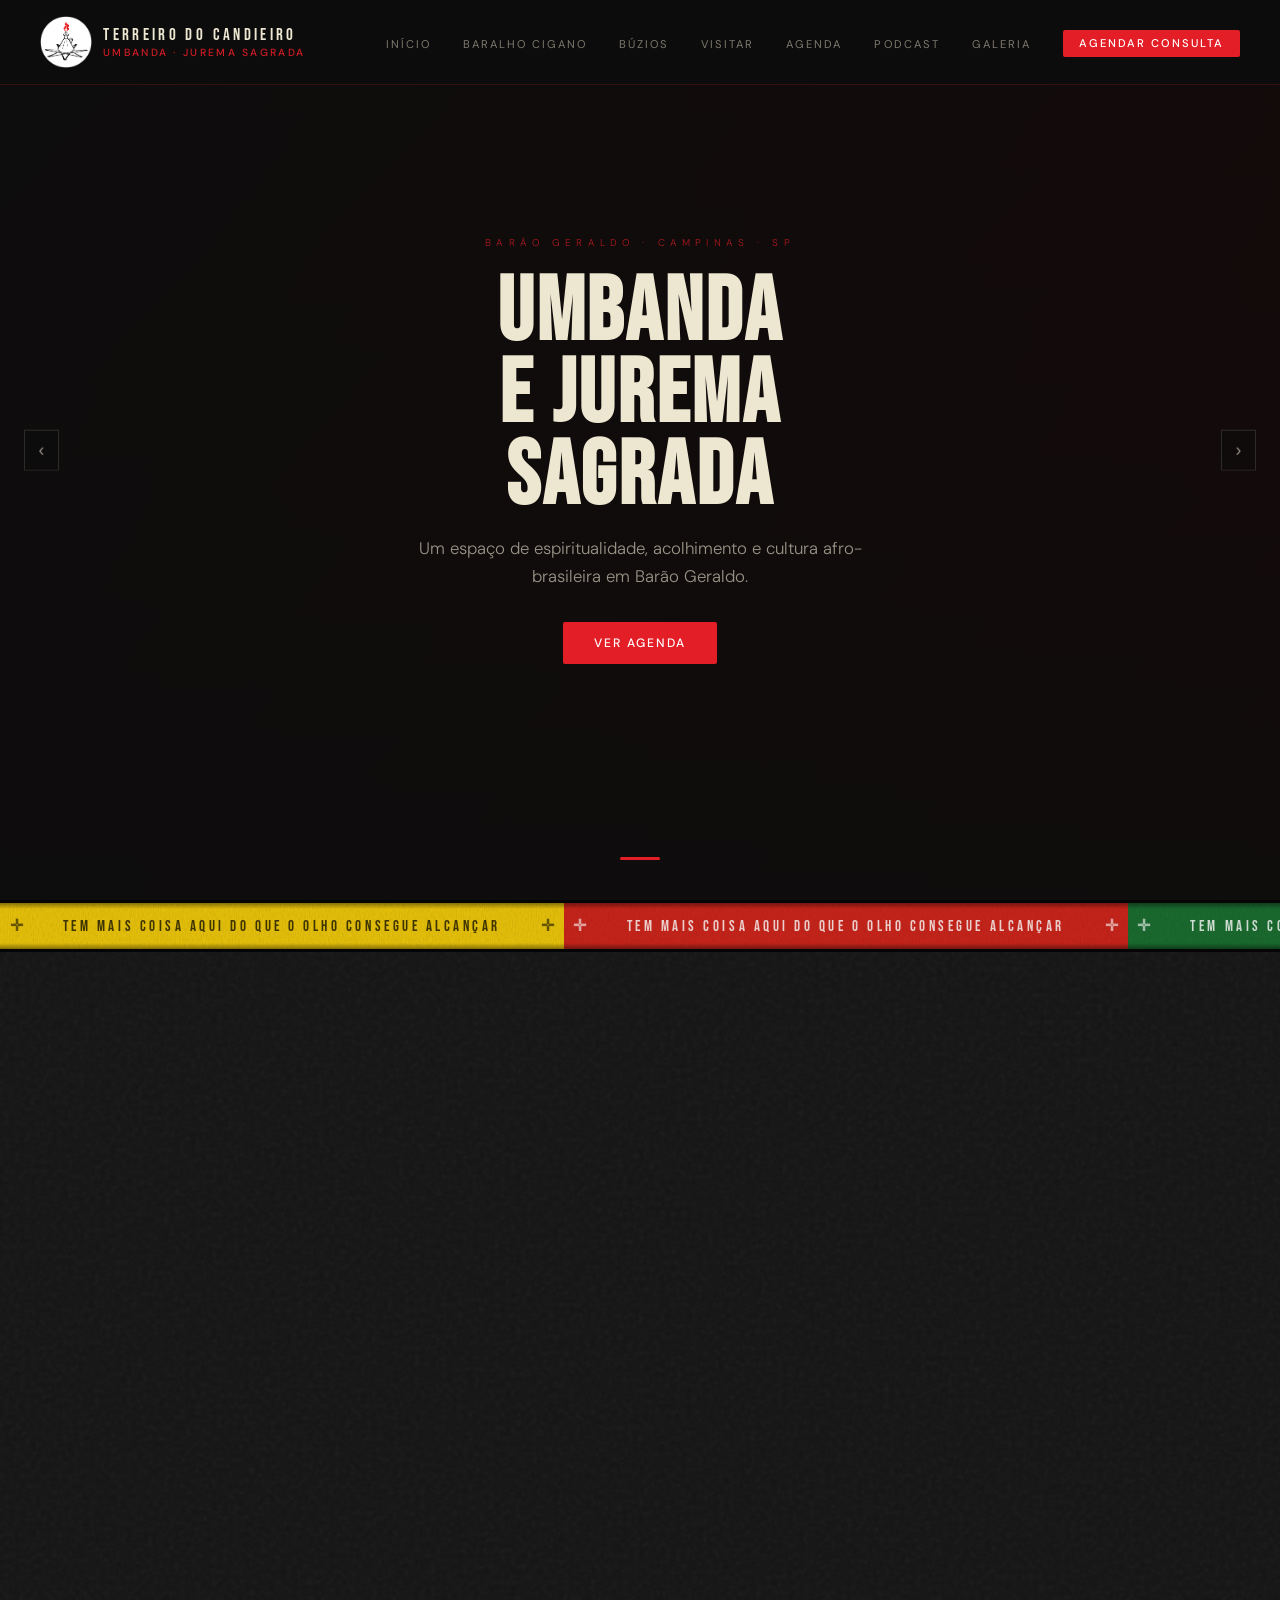
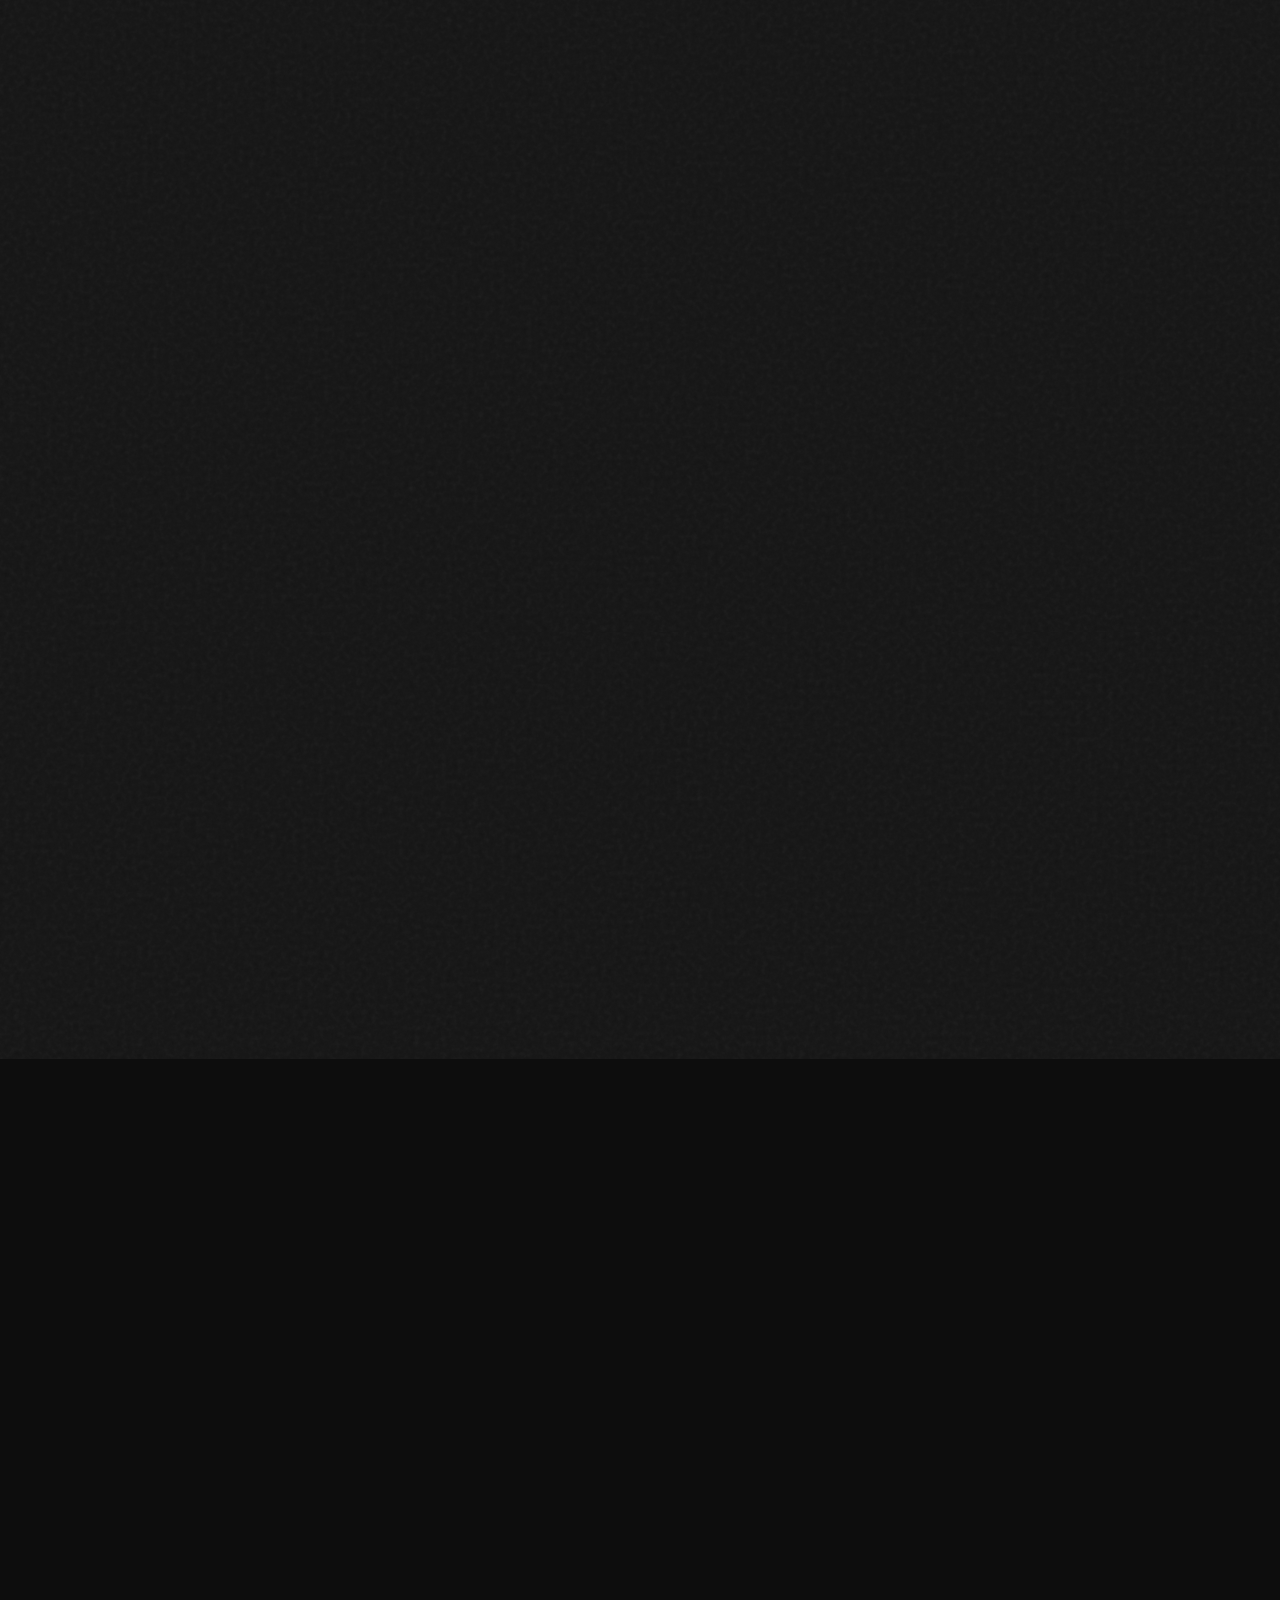
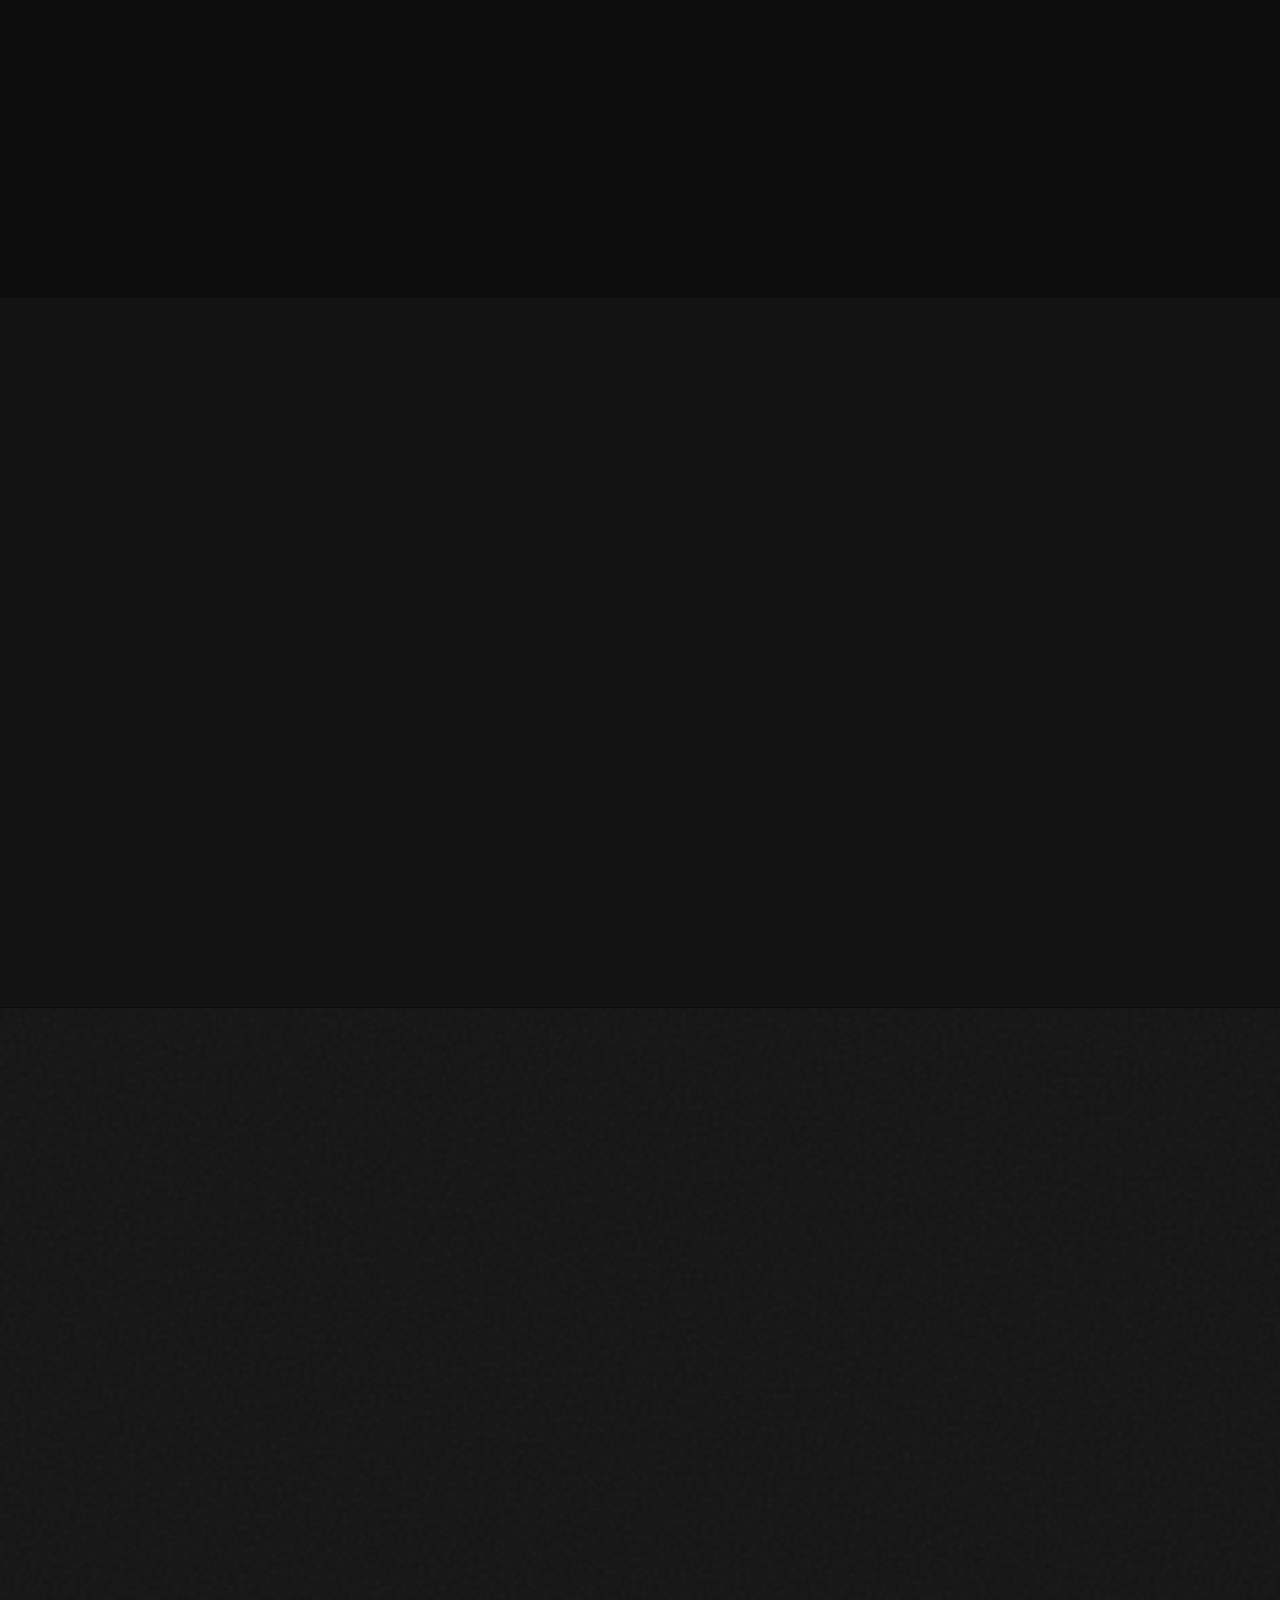
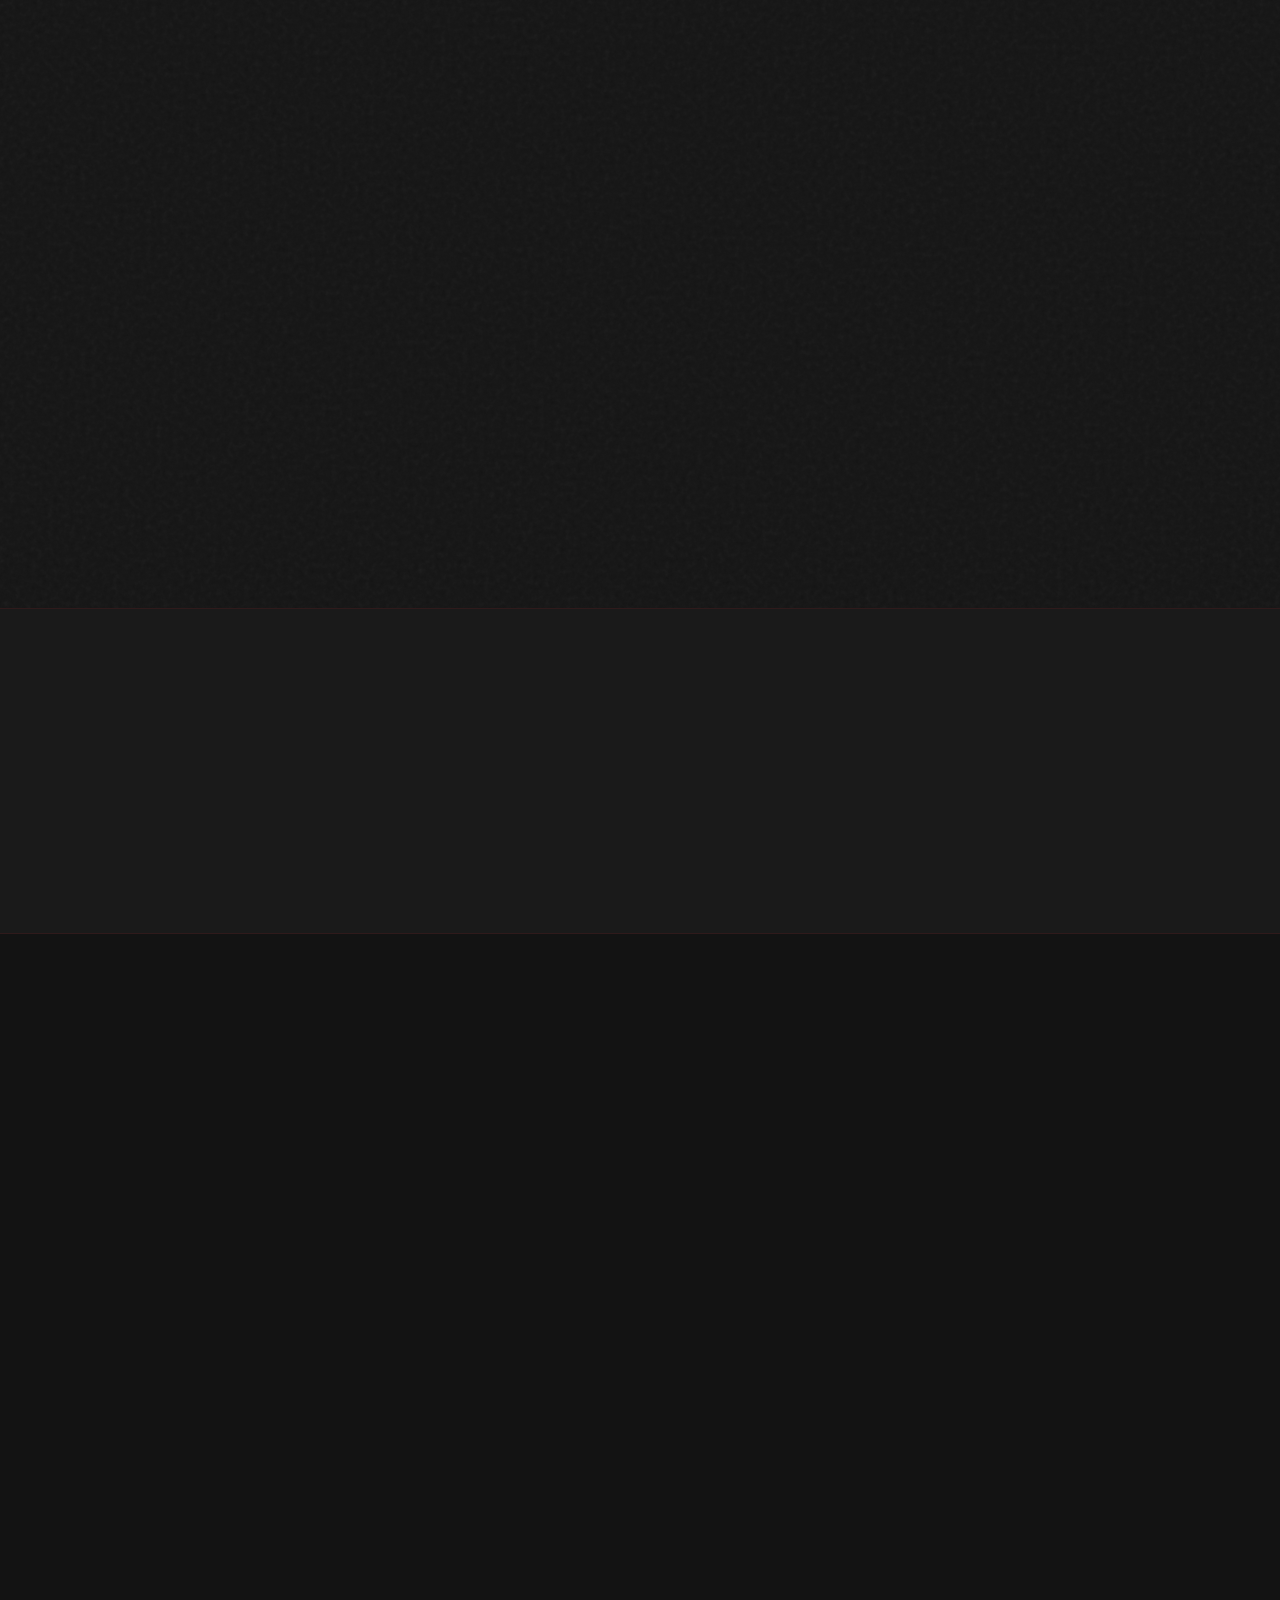
==== commit bb53c190: "O búzios volta pro site, com página própria O Pai Nando liberou a divulgação em 07/09, e a decisão d" ====
--- a/index.html
+++ b/index.html
@@ -10,8 +10,8 @@
 ══════════════════════════════════════════════════ -->
 
 <!-- Básico -->
-<meta name="description" content="Casa de Umbanda de matriz africana e Jurema Sagrada em Barão Geraldo, Campinas. Giras abertas e baralho cigano com Pai Nando. Axé!">
-<meta name="keywords" content="terreiro umbanda campinas, umbanda não sincrética, umbanda descolonial, umbanda de matriz africana, jurema sagrada campinas, catimbó jurema, terreiro africanista campinas, terreiro barão geraldo, gira umbanda campinas, baralho cigano online, baralho cigano campinas, terreiro do candieiro, umbanda barão geraldo, pai de santo campinas, religião de matriz africana, bloco quebra coco, samba do candieiro">
+<meta name="description" content="Casa de Umbanda de matriz africana e Jurema Sagrada em Barão Geraldo, Campinas. Giras abertas, baralho cigano e jogo de búzios com Pai Nando. Axé!">
+<meta name="keywords" content="terreiro umbanda campinas, umbanda não sincrética, umbanda descolonial, umbanda de matriz africana, jurema sagrada campinas, catimbó jurema, terreiro africanista campinas, terreiro barão geraldo, gira umbanda campinas, baralho cigano online, baralho cigano campinas, jogo de búzios campinas, jogo de búzios barão geraldo, terreiro do candieiro, umbanda barão geraldo, pai de santo campinas, religião de matriz africana, bloco quebra coco, samba do candieiro">
 <meta name="author" content="Terreiro do Candieiro">
 <meta name="robots" content="index, follow, max-image-preview:large, max-snippet:-1, max-video-preview:-1">
 <link rel="canonical" href="https://terreirodocandieiro.com.br/">
@@ -20,7 +20,7 @@
 <meta property="og:type" content="website">
 <meta property="og:site_name" content="Terreiro do Candieiro">
 <meta property="og:title" content="Terreiro do Candieiro — Umbanda e Jurema Sagrada em Campinas">
-<meta property="og:description" content="Espaço de espiritualidade, cultura afro-brasileira e acolhimento em Barão Geraldo, Campinas/SP. Giras abertas, consultas de Baralho Cigano e muito axé.">
+<meta property="og:description" content="Espaço de espiritualidade, cultura afro-brasileira e acolhimento em Barão Geraldo, Campinas/SP. Giras abertas, consultas de baralho cigano e jogo de búzios, e muito axé.">
 <meta property="og:url" content="https://terreirodocandieiro.com.br/">
 <meta property="og:image" content="https://terreirodocandieiro.com.br/og-image.jpg">
 <meta property="og:image:width" content="1200">
@@ -47,7 +47,7 @@
   "@type": "ReligiousOrganization",
   "name": "Terreiro do Candieiro",
   "alternateName": ["Terreiro do Candieiro Umbanda", "Candieiro Jurema Sagrada"],
-  "description": "Comunidade de Umbanda e Jurema Sagrada em Barão Geraldo, Campinas/SP. Giras abertas, atendimento espiritual com Baralho Cigano, Samba do Candieiro e Bloco Quebra Coco.",
+  "description": "Comunidade de Umbanda e Jurema Sagrada em Barão Geraldo, Campinas/SP. Giras abertas, atendimento espiritual com baralho cigano e jogo de búzios, Samba do Candieiro e Bloco Quebra Coco.",
   "url": "https://terreirodocandieiro.com.br/",
   "logo": "https://terreirodocandieiro.com.br/logo.png",
   "image": "https://terreirodocandieiro.com.br/og-image.jpg",
@@ -92,6 +92,14 @@
       },
       {
         "@type": "Offer",
+        "itemOffered": {
+          "@type": "Service",
+          "name": "Jogo de Búzios",
+          "description": "Jogo de búzios com o Pai Nando, presencial no terreiro em Barão Geraldo, Campinas. Agendamento online."
+        }
+      },
+      {
+        "@type": "Offer",
         "price": "0",
         "priceCurrency": "BRL",
         "itemOffered": {
@@ -152,6 +160,14 @@
     },
     {
       "@type": "Question",
+      "name": "O terreiro faz jogo de búzios?",
+      "acceptedAnswer": {
+        "@type": "Answer",
+        "text": "Faz. O jogo de búzios é com o Pai Nando, só presencial, no terreiro em Barão Geraldo, Campinas. O agendamento é feito em terreirodocandieiro.com.br/agendar."
+      }
+    },
+    {
+      "@type": "Question",
       "name": "O que é a Jurema Sagrada?",
       "acceptedAnswer": {
         "@type": "Answer",
@@ -222,21 +238,26 @@
   //   - tipo interno (gira_fechada, trabalho_interno, mutirao, etc) → bloqueado
   //   - arquivado === true → bloqueado
   // Eventos antigos sem campo "tipo" e sem "publico" são tratados como gira aberta (compat).
-  const TIPOS_INTERNOS = new Set(['gira_fechada','trabalho_interno','mutirao','reuniao','obrigacao_coletiva','ensaio_curimba','evento_filho']);
-  const qEvt = query(collection(db, "eventos"), orderBy("data", "asc"));
-  onSnapshot(qEvt, snap => {
-    const evts = snap.docs
-      .map(d => ({ id: d.id, ...d.data() }))
-      .filter(e => {
-        if (e.arquivado === true) return false;
-        if (e.publico === false) return false;
-        if (e.tipo && TIPOS_INTERNOS.has(e.tipo)) return false;
-        if (e.tipo === 'festa') return false; // festas tb ficam fora por enquanto
-        return true;
+  // A agenda vem do Worker, já filtrada. Antes era leitura direta da collection
+  // com o filtro AQUI, no navegador de quem visita: o site escondia os
+  // trabalhos internos e o dado continuava aberto pra quem consultasse a API.
+  // Gira aberta é convite; desenvolvimento de segunda não é.
+  //
+  // O localStorage segue sendo a rede: se o Worker não responder, o site mostra
+  // a última agenda que viu em vez de um calendário vazio.
+  (async () => {
+    try {
+      const resp = await fetch('https://terreiro-email.hunter-soares-c.workers.dev/agenda', {
+        method: 'POST', headers: { 'Content-Type': 'application/json' }, body: '{}'
       });
-    localStorage.setItem('cand_v5', JSON.stringify(evts));
+      if (!resp.ok) throw new Error('HTTP ' + resp.status);
+      const { eventos } = await resp.json();
+      localStorage.setItem('cand_v5', JSON.stringify(eventos || []));
+    } catch (e) {
+      console.warn('agenda indisponível, usando a última que ficou guardada', e);
+    }
     if (window.renderCal) window.renderCal();
-  });
+  })();
 
   // ── Carrossel ──
   getDocs(collection(db, "slides")).then(snap => {
@@ -306,11 +327,12 @@
   <ul class="nlinks">
     <li><a href="#hero">Início</a></li>
     <li><a href="/baralho-cigano.html">Baralho Cigano</a></li>
+    <li><a href="/buzios.html">Búzios</a></li>
     <li><a href="/visitar.html">Visitar</a></li>
     <li><a href="#agenda">Agenda</a></li>
     <li><a href="#podcast">Podcast</a></li>
     <li><a href="#galeria">Galeria</a></li>
-    <li><a href="/agendar.html?s=baralho-cigano" class="ncta">Agendar consulta</a></li>
+    <li><a href="/agendar.html" class="ncta">Agendar consulta</a></li>
   </ul>
   <button class="hbg" id="hbg" aria-label="Menu" onclick="toggleMenu()">
     <span></span><span></span><span></span>
@@ -319,16 +341,17 @@
 <div class="mmob" id="mmob">
   <a href="#hero" onclick="fecharMenu()">Início</a>
   <a href="/baralho-cigano.html">Baralho Cigano</a>
+  <a href="/buzios.html">Búzios</a>
   <a href="/visitar.html">Visitar</a>
   <a href="#agenda" onclick="fecharMenu()">Agenda</a>
   <a href="#podcast" onclick="fecharMenu()">Podcast</a>
   <a href="#galeria" onclick="fecharMenu()">Galeria</a>
-  <a href="/agendar.html?s=baralho-cigano" style="color:var(--vm)!important">Agendar consulta</a>
+  <a href="/agendar.html" style="color:var(--vm)!important">Agendar consulta</a>
 </div>
 
 <!-- HERO CARROSSEL -->
 <section id="hero">
-  <h1 class="sr-only">Terreiro do Candieiro — Casa de Umbanda de matriz africana e Jurema Sagrada em Barão Geraldo, Campinas/SP. Prática não sincrética, giras abertas e consulta de Baralho Cigano com Pai Nando.</h1>
+  <h1 class="sr-only">Terreiro do Candieiro — Casa de Umbanda de matriz africana e Jurema Sagrada em Barão Geraldo, Campinas/SP. Prática não sincrética, giras abertas, consulta de baralho cigano e jogo de búzios com Pai Nando.</h1>
   <div class="car-wrap" id="carWrap">
     <!-- slides gerados via JS -->
   </div>
@@ -469,6 +492,16 @@
       <div class="fcard rev">
         <div class="fnum">03</div>
         <div class="fico">
+          <svg xmlns="http://www.w3.org/2000/svg" width="20" height="20" viewBox="0 0 24 24" fill="none" stroke="currentColor" stroke-width="1.6" stroke-linecap="round" stroke-linejoin="round"><ellipse cx="8" cy="8.5" rx="3.4" ry="4.6" transform="rotate(-20 8 8.5)"/><ellipse cx="16.4" cy="10" rx="3.4" ry="4.6" transform="rotate(25 16.4 10)"/><ellipse cx="11.6" cy="17" rx="3.4" ry="4.6" transform="rotate(-8 11.6 17)"/></svg>
+        </div>
+        <h3>Jogo de Búzios</h3>
+        <p>Oráculo de matriz africana com Pai Nando, só presencial, no terreiro em Barão Geraldo.</p>
+        <a href="/buzios.html" class="flink">Saber mais →</a>
+      </div>
+
+      <div class="fcard rev">
+        <div class="fnum">04</div>
+        <div class="fico">
           <svg xmlns="http://www.w3.org/2000/svg" width="20" height="20" viewBox="0 0 24 24" fill="none" stroke="currentColor" stroke-width="1.6" stroke-linecap="round" stroke-linejoin="round"><circle cx="8" cy="18" r="4"/><path d="M12 18V2l7 4"/></svg>
         </div>
         <h3>Samba do Candieiro</h3>
@@ -480,7 +513,7 @@
       </div>
 
       <div class="fcard rev">
-        <div class="fnum">04</div>
+        <div class="fnum">05</div>
         <div class="fico">
           <svg xmlns="http://www.w3.org/2000/svg" width="20" height="20" viewBox="0 0 24 24" fill="none" stroke="currentColor" stroke-width="1.6" stroke-linecap="round" stroke-linejoin="round"><path d="M17 21v-2a4 4 0 0 0-4-4H5a4 4 0 0 0-4 4v2"/><circle cx="9" cy="7" r="4"/><path d="M23 21v-2a4 4 0 0 0-3-3.87"/><path d="M16 3.13a4 4 0 0 1 0 7.75"/></svg>
         </div>
@@ -499,26 +532,26 @@
       </div>
 
       <div class="fcard rev">
-        <div class="fnum">05</div>
+        <div class="fnum">06</div>
         <div class="fico">
           <svg xmlns="http://www.w3.org/2000/svg" width="20" height="20" viewBox="0 0 24 24" fill="none" stroke="currentColor" stroke-width="1.6" stroke-linecap="round" stroke-linejoin="round"><circle cx="12" cy="12" r="4"/><path d="M12 2v2M12 20v2M4.93 4.93l1.41 1.41M17.66 17.66l1.41 1.41M2 12h2M20 12h2M4.93 19.07l1.41-1.41M17.66 6.34l1.41-1.41"/></svg>
         </div>
         <h3>Alumeia Ori</h3>
         <p>Encontro mensal e gratuito para iluminar o ori — a cabeça, a consciência, o caminho. Reflexão coletiva sobre temas que fortalecem o povo de terreiro. Aberto a todos.</p>
-      </div>
-
-      <div class="fcard rev">
-        <div class="fnum">06</div>
-        <div class="fico">
-          <svg xmlns="http://www.w3.org/2000/svg" width="20" height="20" viewBox="0 0 24 24" fill="none" stroke="currentColor" stroke-width="1.6" stroke-linecap="round" stroke-linejoin="round"><rect x="2" y="2" width="20" height="20" rx="2.18" ry="2.18"/><line x1="7" y1="2" x2="7" y2="22"/><line x1="17" y1="2" x2="17" y2="22"/><line x1="2" y1="12" x2="22" y2="12"/><line x1="2" y1="7" x2="7" y2="7"/><line x1="2" y1="17" x2="7" y2="17"/><line x1="17" y1="17" x2="22" y2="17"/><line x1="17" y1="7" x2="22" y2="7"/></svg>
-        </div>
-        <h3>CineMakumba</h3>
-        <p>Sessão mensal e gratuita de cinema afrodiaspórico seguida de debate. Reapropriação da palavra "macumba" como afirmação cultural e espiritual do povo de terreiro.</p>
       </div>
 
       <div class="fcard rev">
         <div class="fnum">07</div>
         <div class="fico">
+          <svg xmlns="http://www.w3.org/2000/svg" width="20" height="20" viewBox="0 0 24 24" fill="none" stroke="currentColor" stroke-width="1.6" stroke-linecap="round" stroke-linejoin="round"><rect x="2" y="2" width="20" height="20" rx="2.18" ry="2.18"/><line x1="7" y1="2" x2="7" y2="22"/><line x1="17" y1="2" x2="17" y2="22"/><line x1="2" y1="12" x2="22" y2="12"/><line x1="2" y1="7" x2="7" y2="7"/><line x1="2" y1="17" x2="7" y2="17"/><line x1="17" y1="17" x2="22" y2="17"/><line x1="17" y1="7" x2="22" y2="7"/></svg>
+        </div>
+        <h3>CineMakumba</h3>
+        <p>Sessão mensal e gratuita de cinema afrodiaspórico seguida de debate. Reapropriação da palavra "macumba" como afirmação cultural e espiritual do povo de terreiro.</p>
+      </div>
+
+      <div class="fcard rev">
+        <div class="fnum">08</div>
+        <div class="fico">
           <svg xmlns="http://www.w3.org/2000/svg" width="20" height="20" viewBox="0 0 24 24" fill="none" stroke="currentColor" stroke-width="1.6" stroke-linecap="round" stroke-linejoin="round"><path d="M12 22s8-4 8-10V5l-8-3-8 3v7c0 6 8 10 8 10z"/><polyline points="9 12 11 14 15 10"/></svg>
         </div>
         <h3>Emancipa Axé Campinas</h3>
@@ -526,7 +559,7 @@
       </div>
 
       <div class="fcard rev">
-        <div class="fnum">08</div>
+        <div class="fnum">09</div>
         <div class="fico">
           <svg xmlns="http://www.w3.org/2000/svg" width="20" height="20" viewBox="0 0 24 24" fill="none" stroke="currentColor" stroke-width="1.6" stroke-linecap="round" stroke-linejoin="round"><path d="M4 19.5A2.5 2.5 0 0 1 6.5 17H20"/><path d="M6.5 2H20v20H6.5A2.5 2.5 0 0 1 4 19.5v-15A2.5 2.5 0 0 1 6.5 2z"/></svg>
         </div>
@@ -866,12 +899,18 @@
   const e=evts[0]; // por simplicidade, mostra o primeiro
   const [tc,tl]=TAGS[e.status]||TAGS.aberto;
   const delBtn=modoEd?`<button onclick="delEvt(${e.id})" style="margin-top:1rem;background:none;border:1px solid rgba(228,30,38,.3);color:rgba(228,30,38,.6);padding:.35rem .8rem;font-size:.65rem;letter-spacing:.12em;text-transform:uppercase;cursor:pointer;border-radius:2px;font-family:var(--fb)">✕ Remover evento</button>`:'';
+  const ingressoBtn = e.ingresso_slug ? `
+    <div style="margin-top:1.4rem">
+      <a href="vendas.html?p=${encodeURIComponent(e.ingresso_slug)}" target="_blank" rel="noopener" style="display:inline-flex;align-items:center;gap:.45rem;padding:.55rem 1rem;background:transparent;border:1px solid rgba(212,168,67,.4);color:#d4a843;border-radius:2px;text-decoration:none;font-weight:600;font-size:.7rem;letter-spacing:.12em;text-transform:uppercase;font-family:var(--fb);transition:all .15s">→ Comprar ingresso</a>
+    </div>
+  ` : '';
   box.innerHTML=`<div class="evt-info-box">
     <div class="evt-data-big">${d[2]}</div>
     <div class="evt-mes-big">${MS_MINI[parseInt(d[1])-1]} ${d[0]}</div>
     <div class="evt-nome-big">${e.nome}</div>
     <div class="evt-hora-big"><svg width="14" height="14" viewBox="0 0 24 24" fill="none" stroke="currentColor" stroke-width="1.8"><circle cx="12" cy="12" r="10"/><path d="M12 6v6l4 2"/></svg>${e.hora} — Barão Geraldo</div>
     <span class="evt-tag-big ${tc}">${tl}</span>
+    ${ingressoBtn}
     ${delBtn}
     ${evts.length>1?`<p style="margin-top:.8rem;font-size:.7rem;color:rgba(237,230,208,.3)">+${evts.length-1} evento(s) neste dia</p>`:''}
   </div>`;
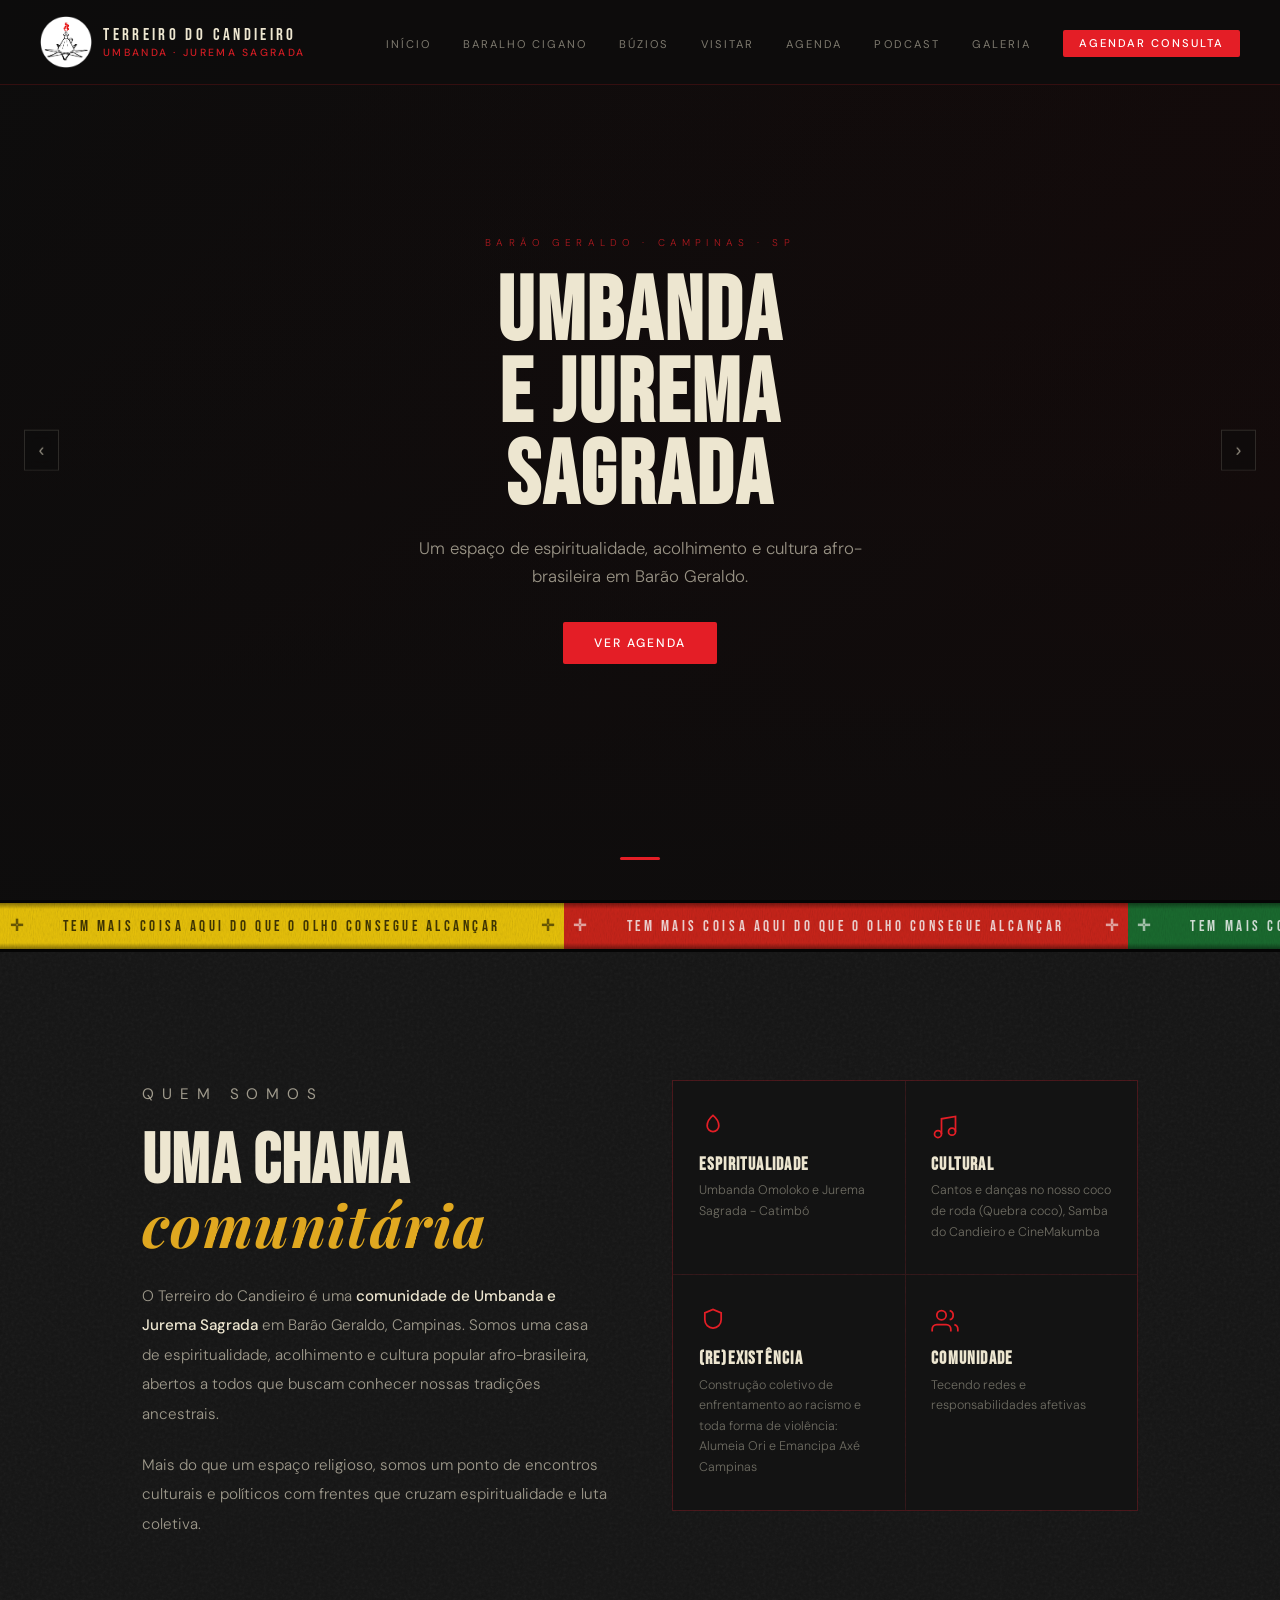
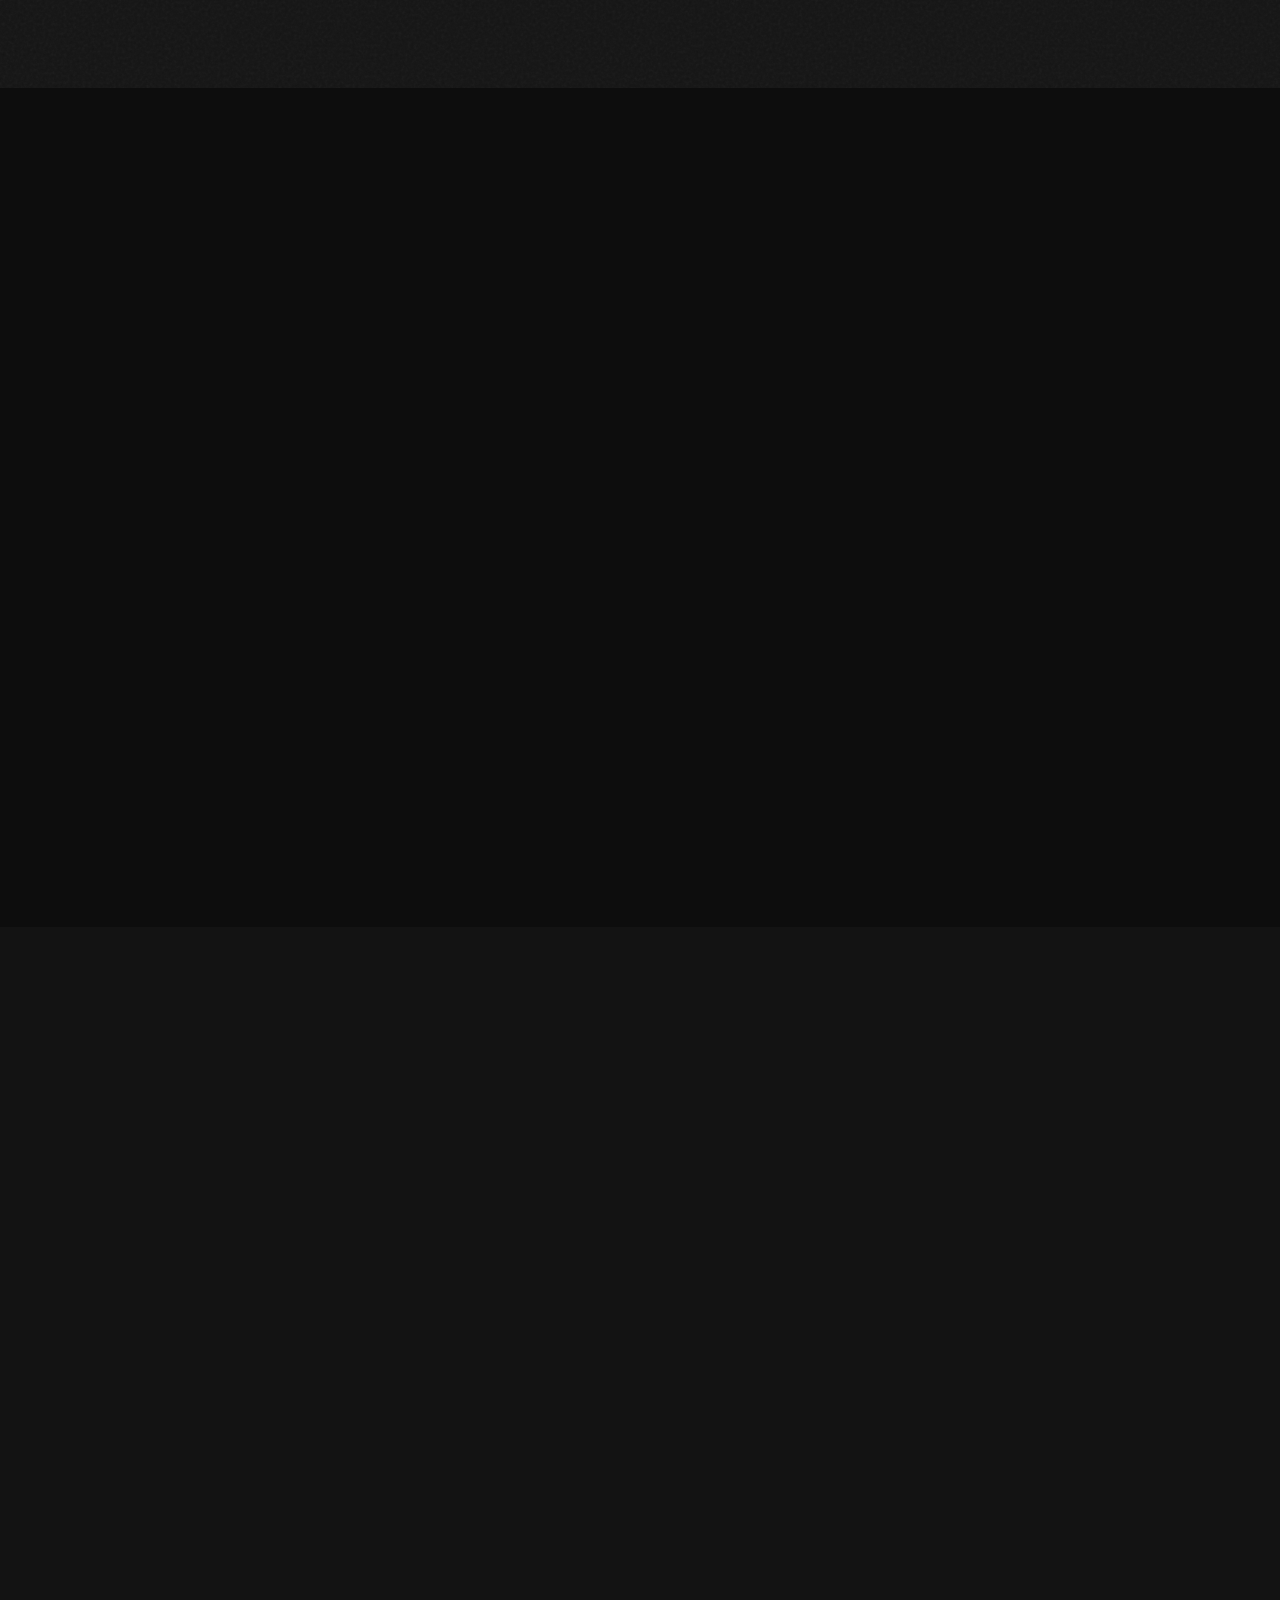
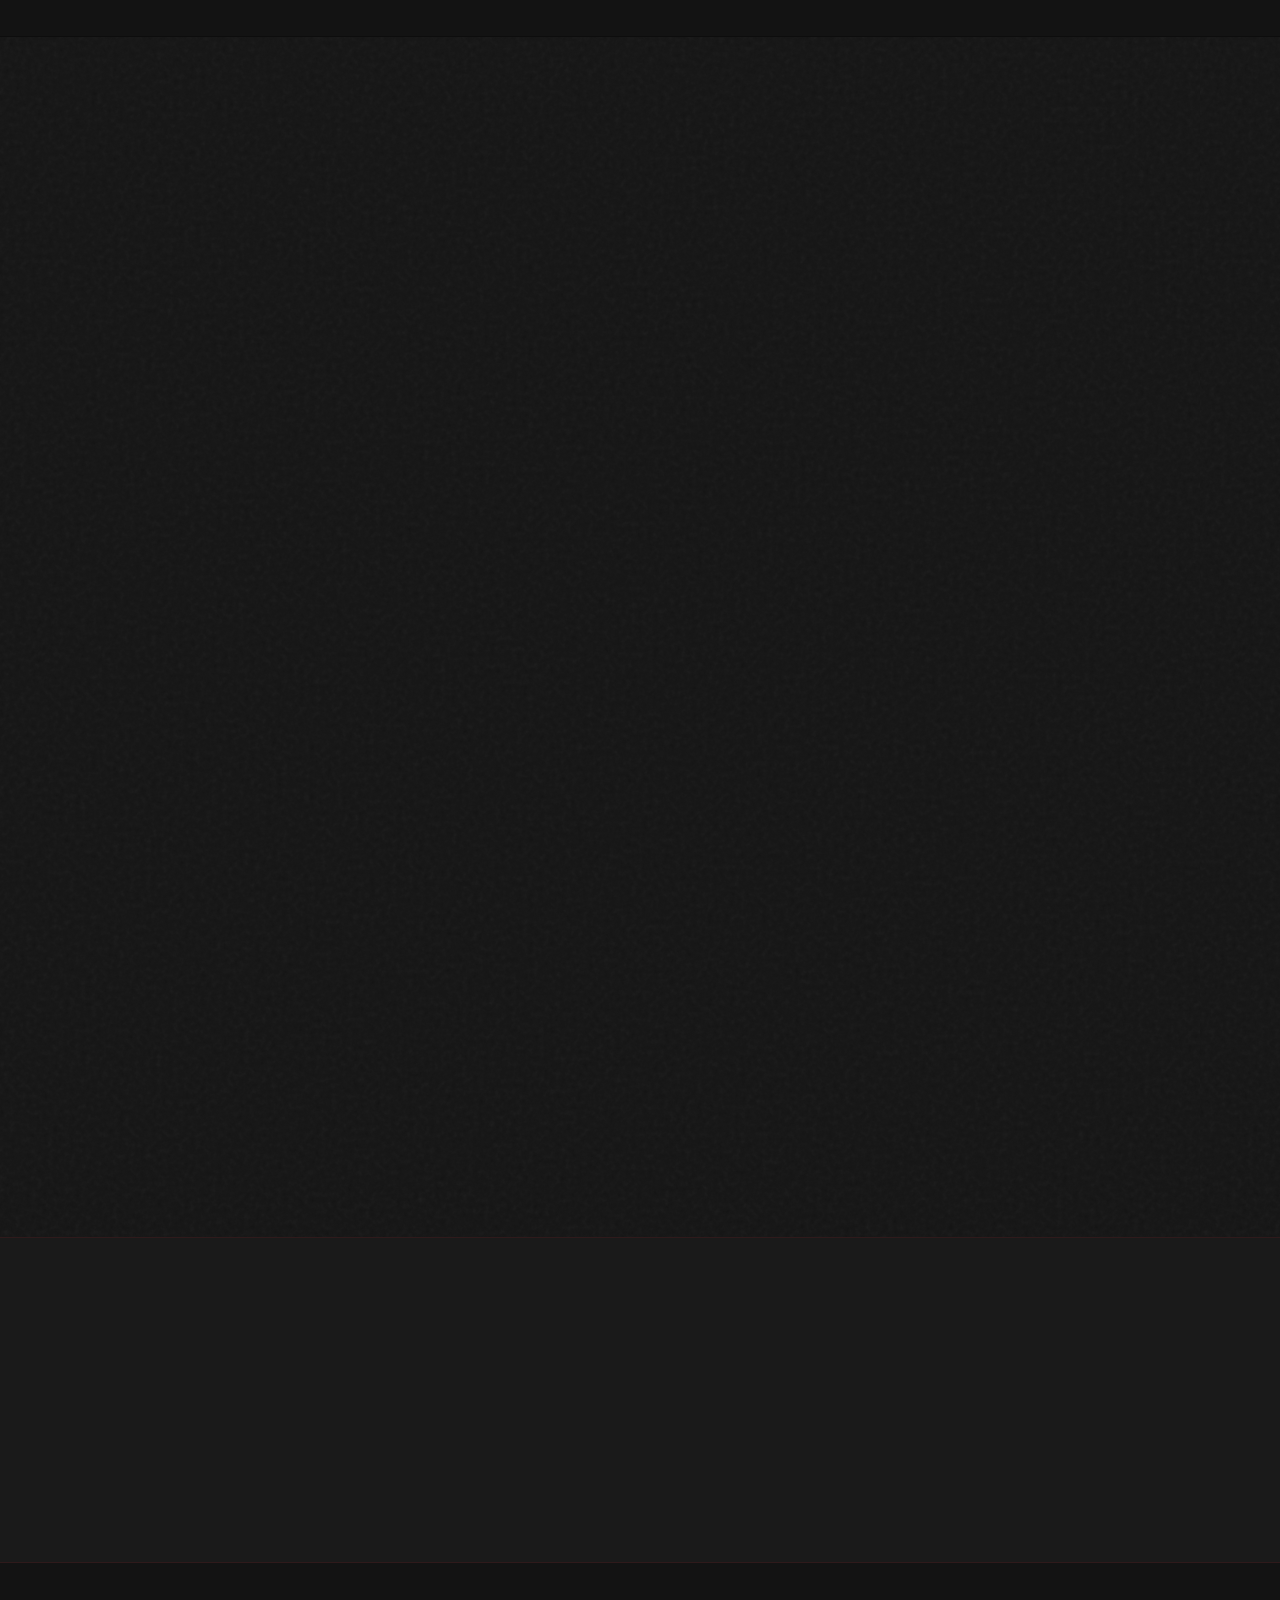
==== commit 62b94215: "Carrega visita.js nas páginas do site" ====
--- a/index.html
+++ b/index.html
@@ -1089,5 +1089,6 @@
   initReveal();
 });
 </script>
+<script src="visita.js" defer></script>
 </body>
 </html>
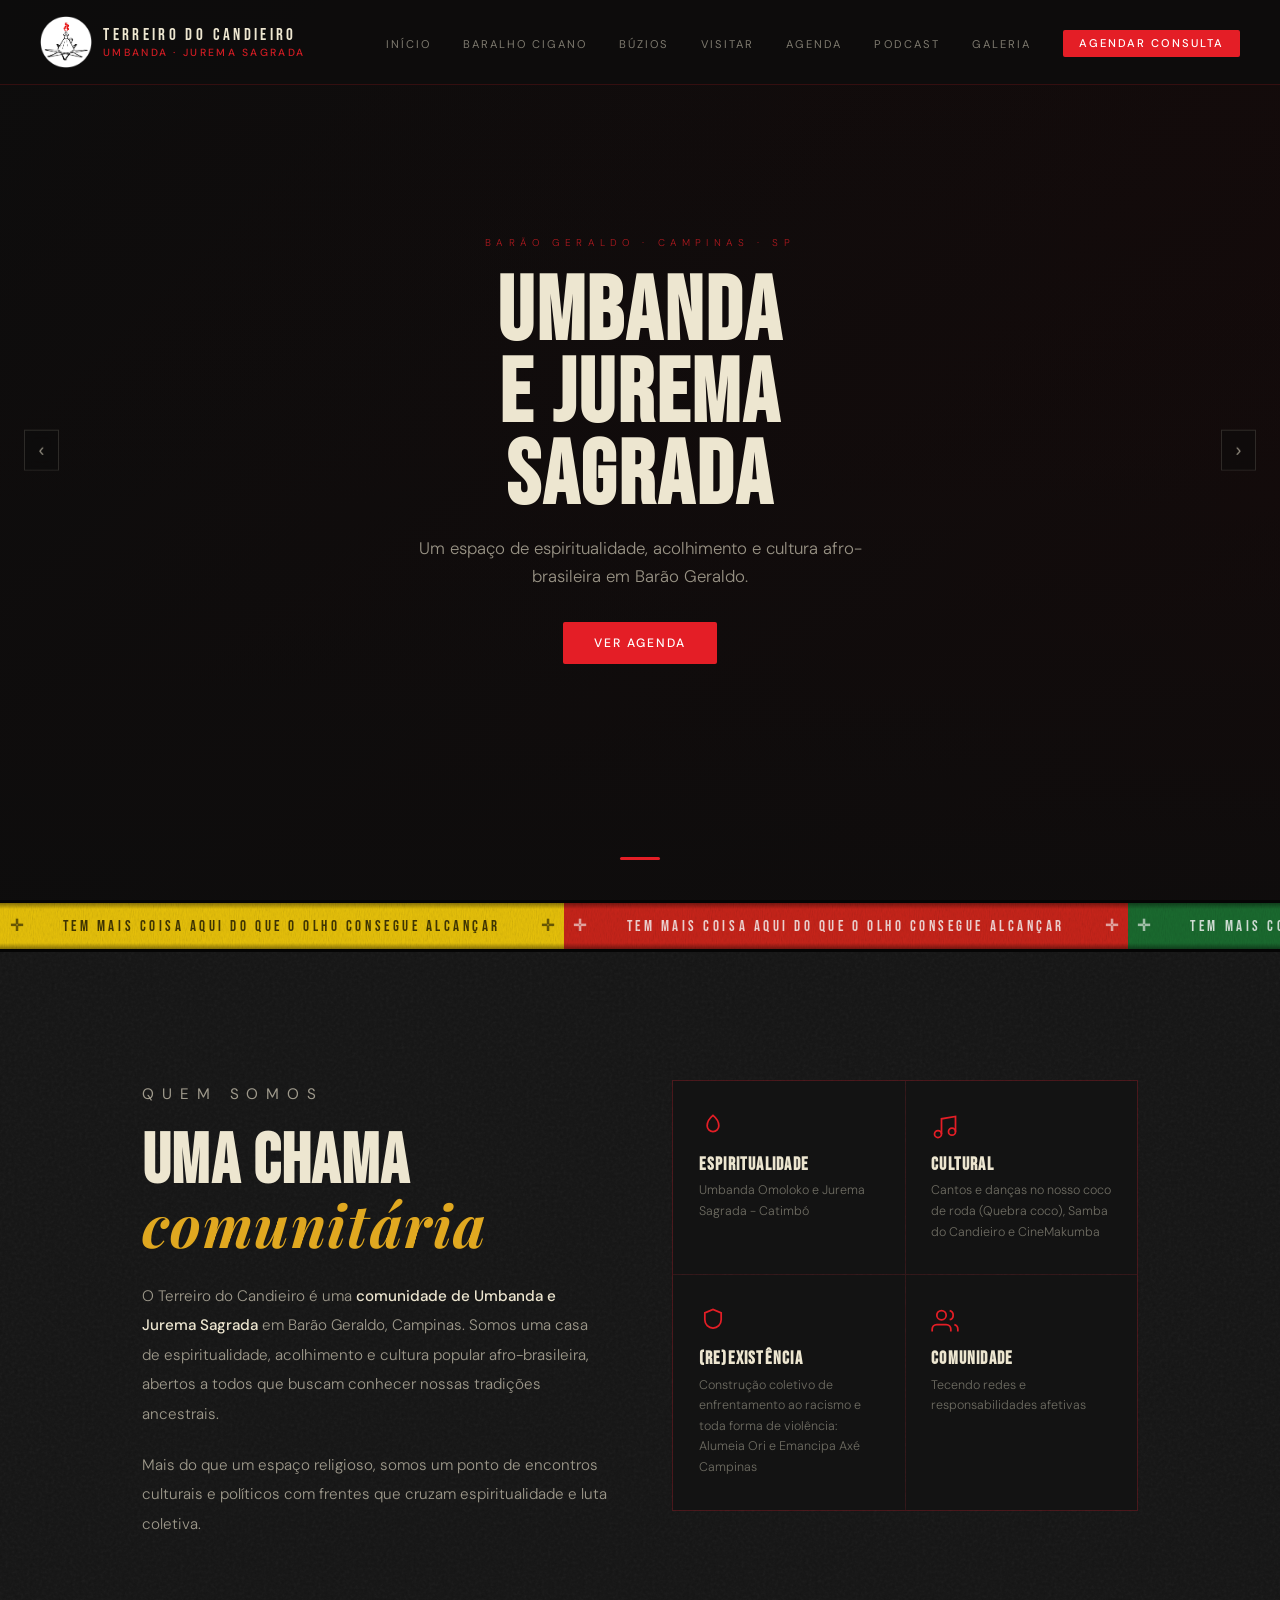
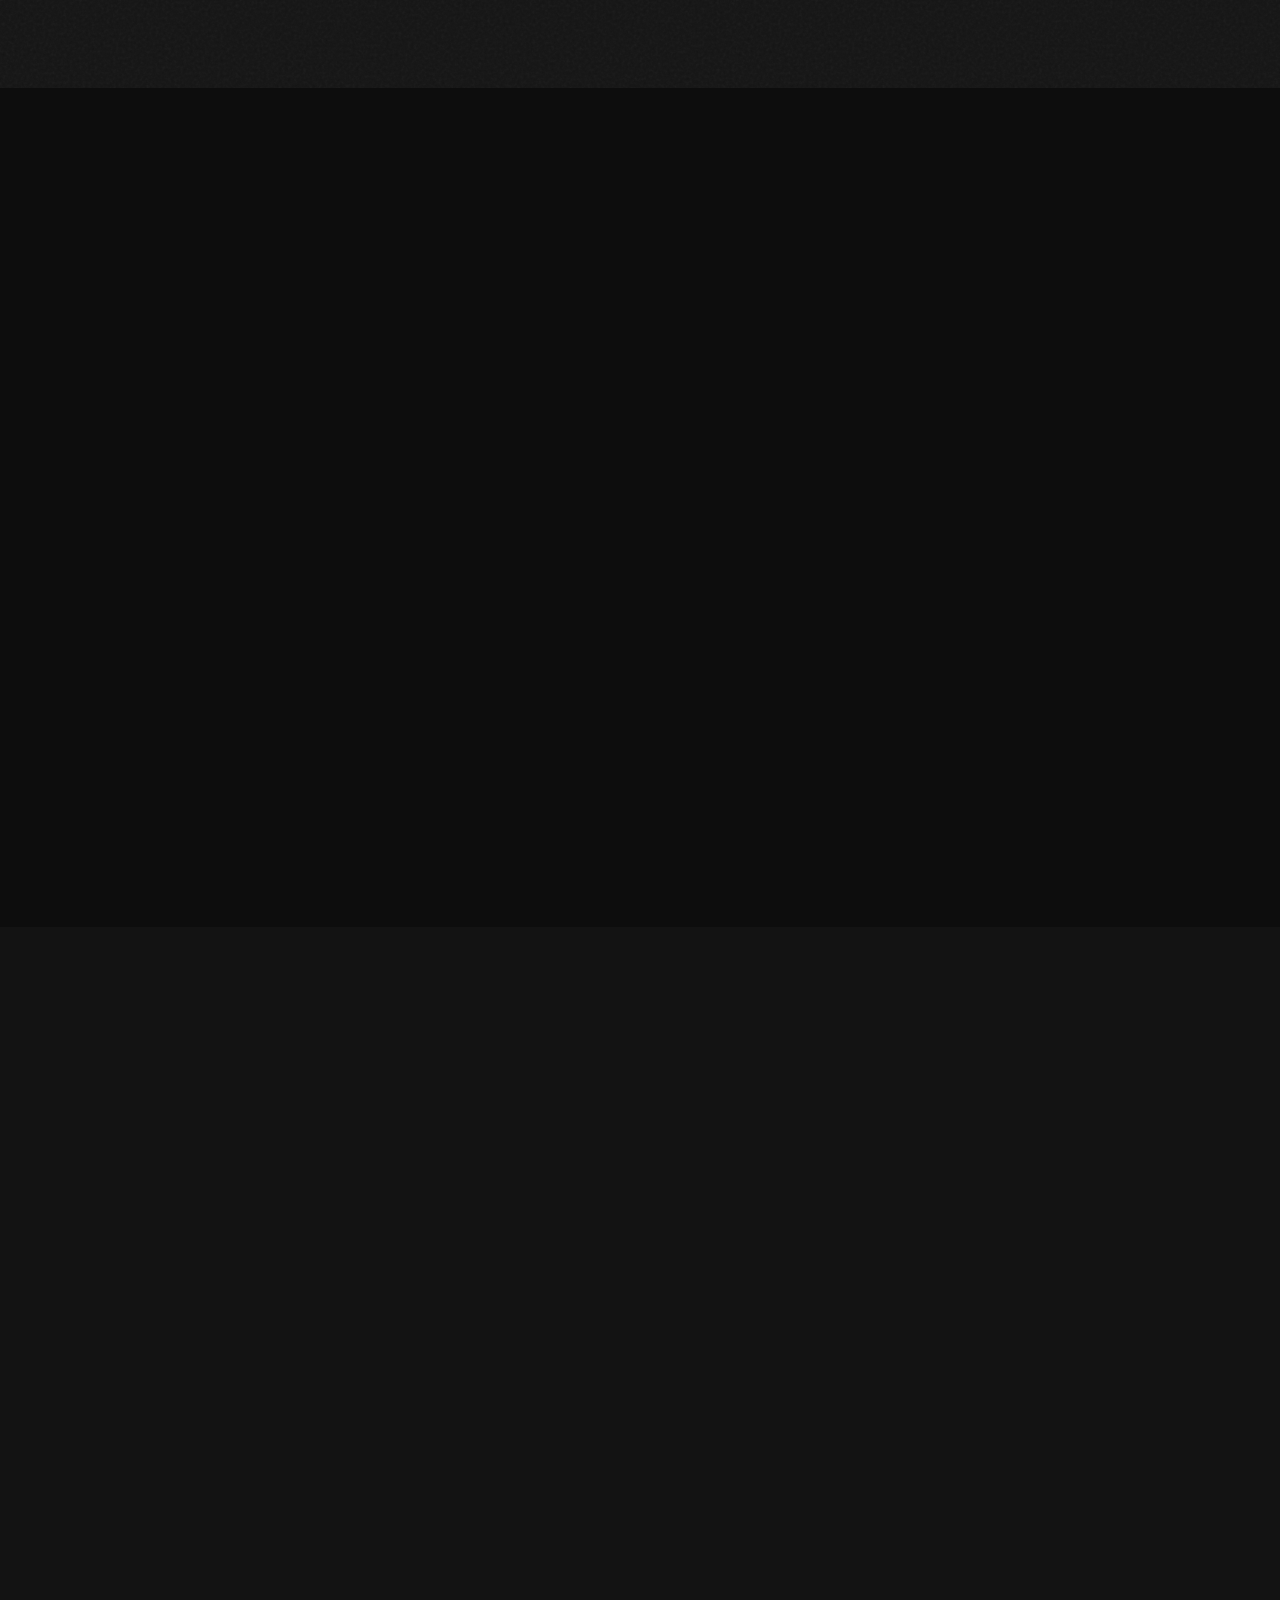
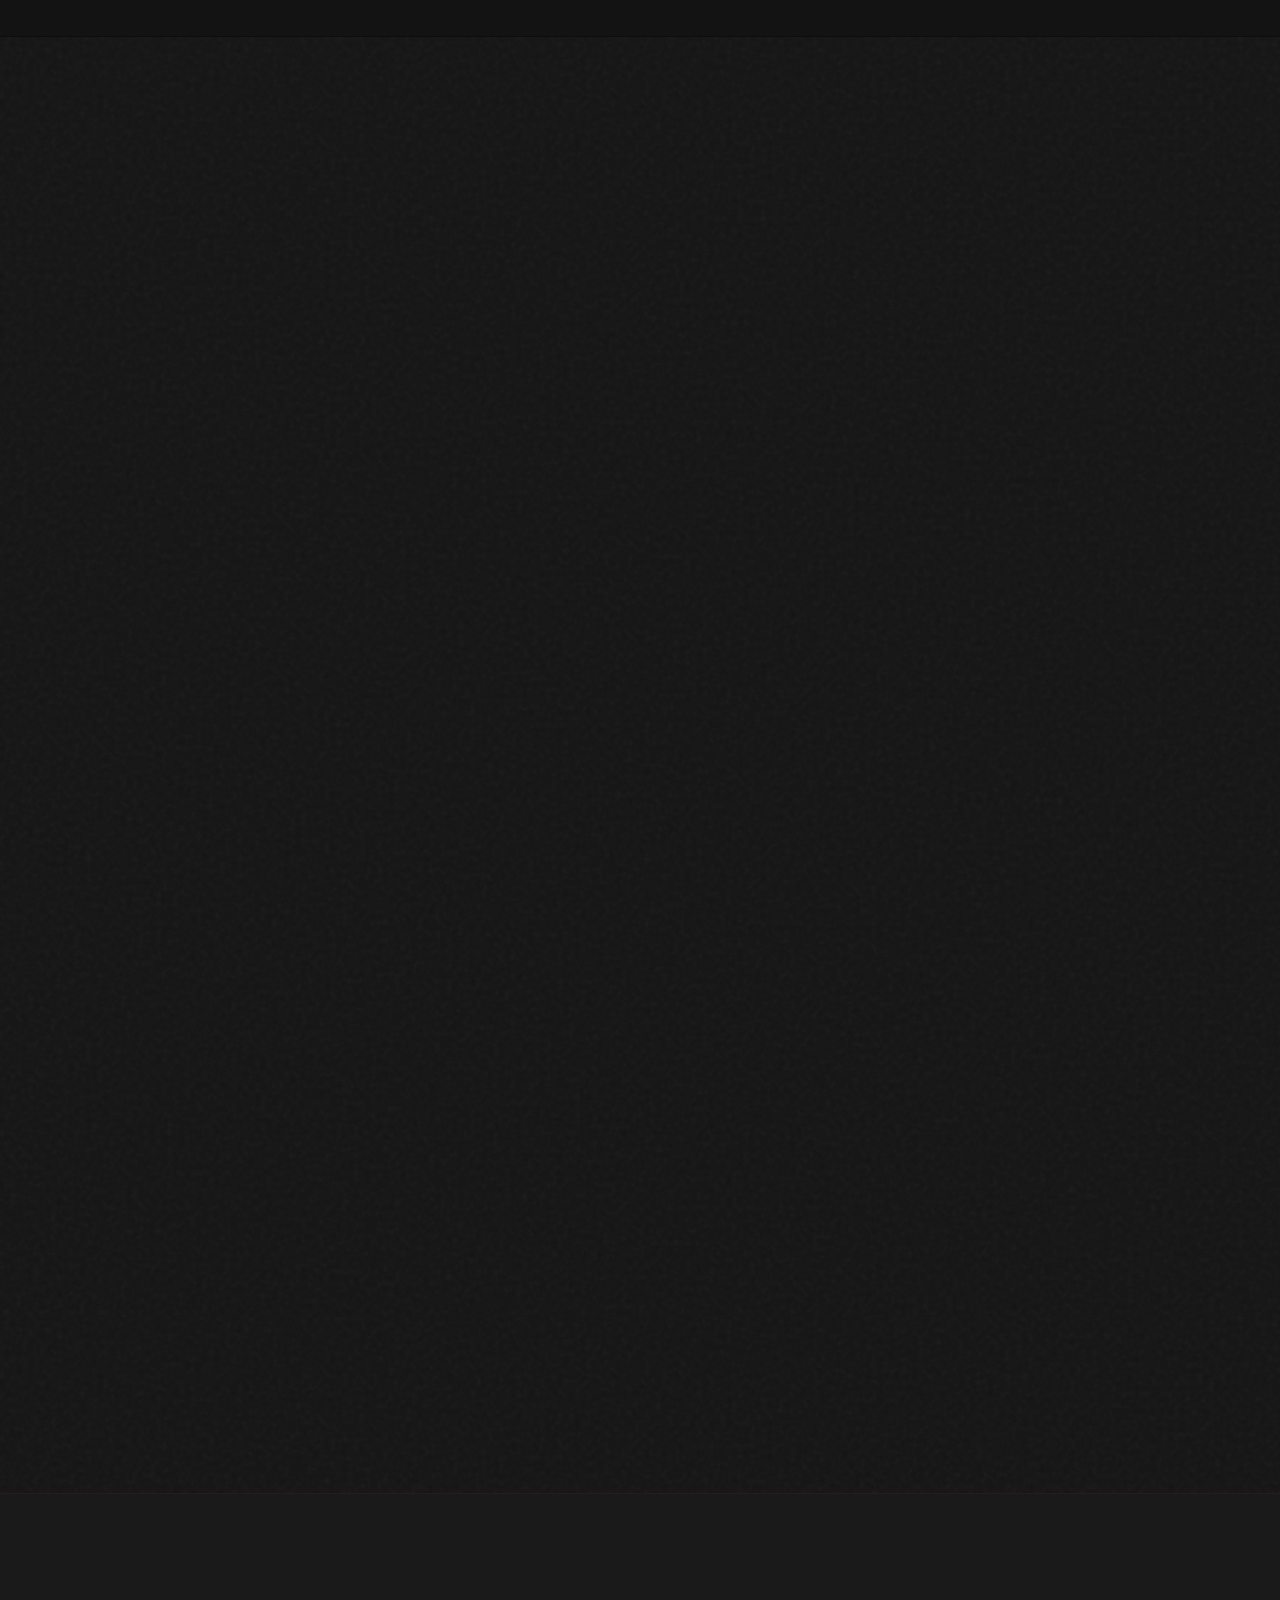
==== commit fd900c4f: "Desenvolvimento aponta pra inscrição da turma 2027; card do Cruzo" ====
--- a/index.html
+++ b/index.html
@@ -565,7 +565,17 @@
         </div>
         <h3>Desenvolvimento de Terreiro</h3>
         <p>Turmas abertas duas vezes por ano para aprofundamento nos temas da Umbanda que o Candieiro vive. Estudo da tradição — não é curso de incorporação.</p>
-        <a href="https://api.whatsapp.com/send?phone=5519992494267&text=Olá%2C%20quero%20saber%20sobre%20a%20próxima%20turma%20de%20Desenvolvimento%20de%20Terreiro" target="_blank" class="flink">Próxima turma →</a>
+        <a href="vendas.html?p=desenvolvimento-de-terreiro-2027" class="flink">Inscrição da turma 2027 →</a>
+      </div>
+
+      <div class="fcard rev">
+        <div class="fnum">10</div>
+        <div class="fico">
+          <svg xmlns="http://www.w3.org/2000/svg" width="20" height="20" viewBox="0 0 24 24" fill="none" stroke="currentColor" stroke-width="1.6" stroke-linecap="round" stroke-linejoin="round"><path d="M21 15a2 2 0 0 1-2 2H7l-4 4V5a2 2 0 0 1 2-2h14a2 2 0 0 1 2 2z"/></svg>
+        </div>
+        <h3>Cruzo</h3>
+        <p>Terapia online com psicólogos e psicanalistas que vivem o axé. Você não precisa explicar a sua fé antes de falar da sua vida.</p>
+        <a href="https://cruzopsi.com.br" target="_blank" class="flink">Conhecer o Cruzo →</a>
       </div>
 
     </div>
